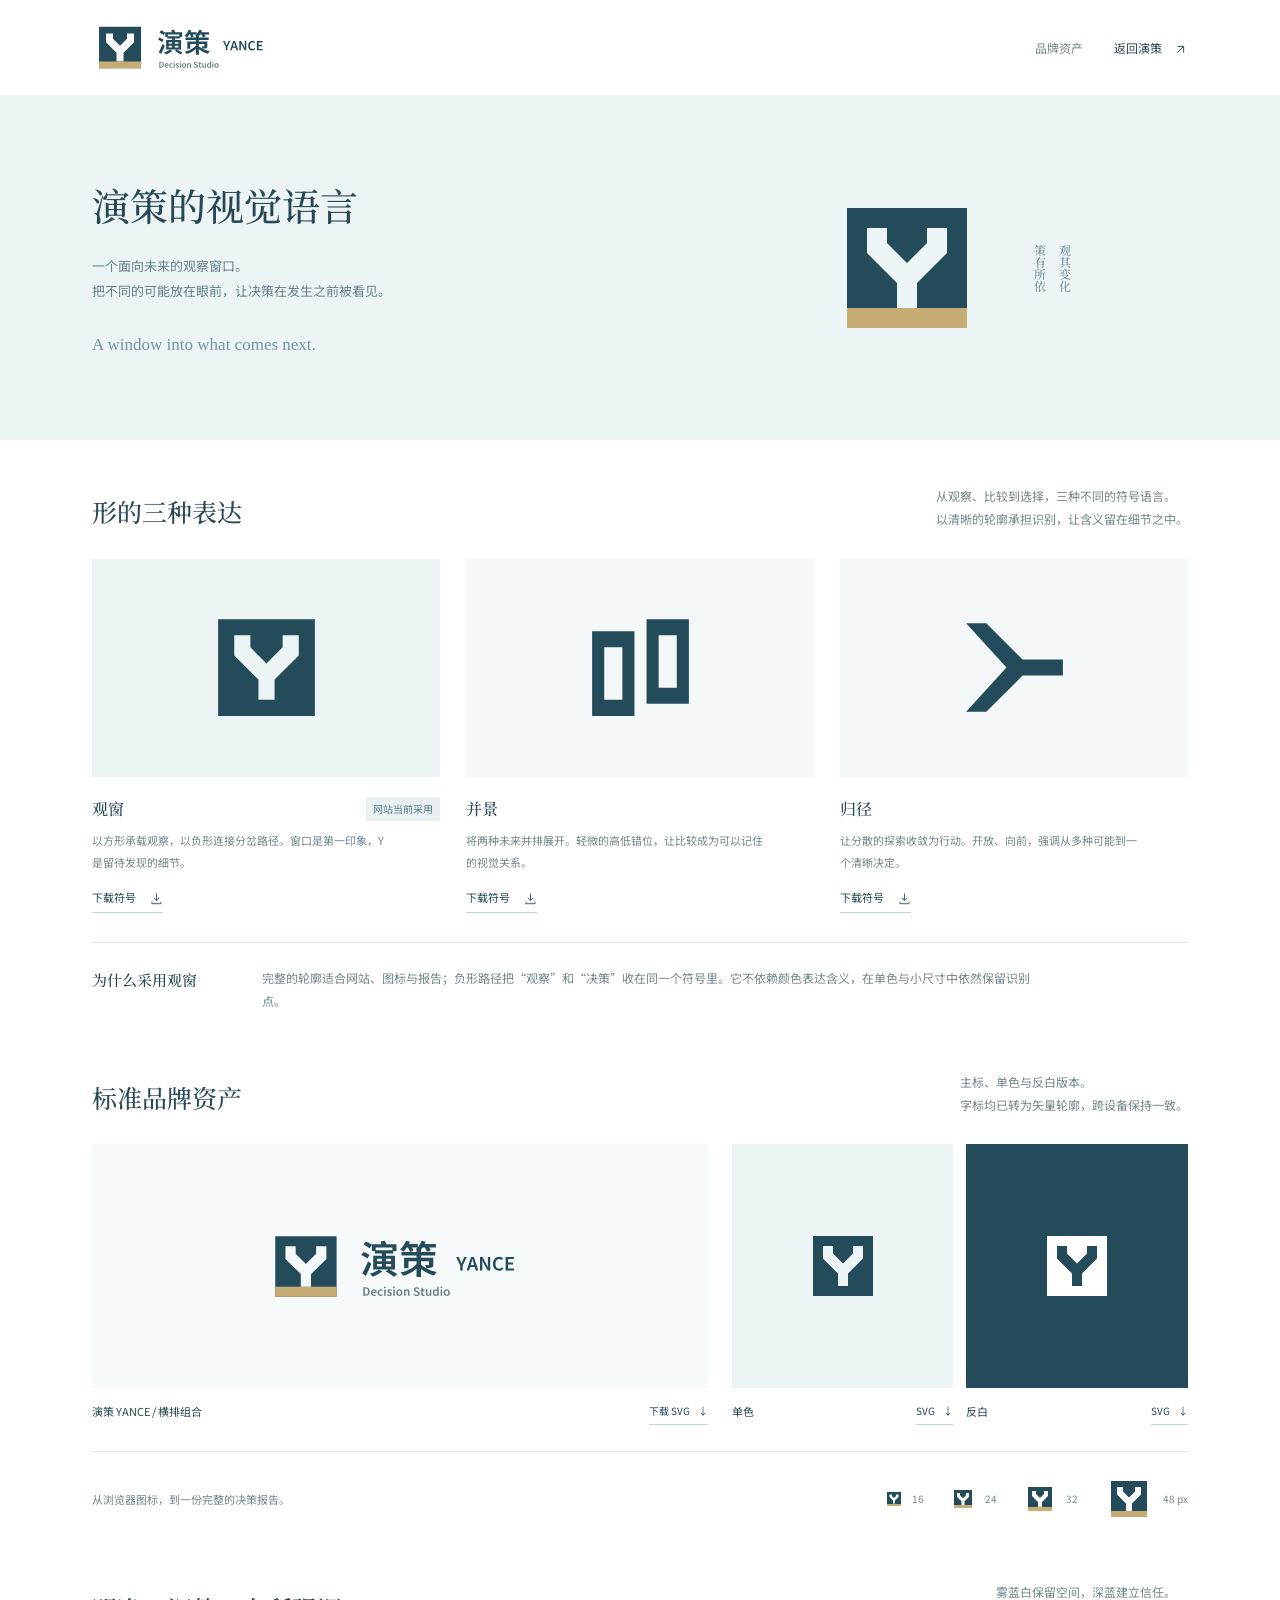
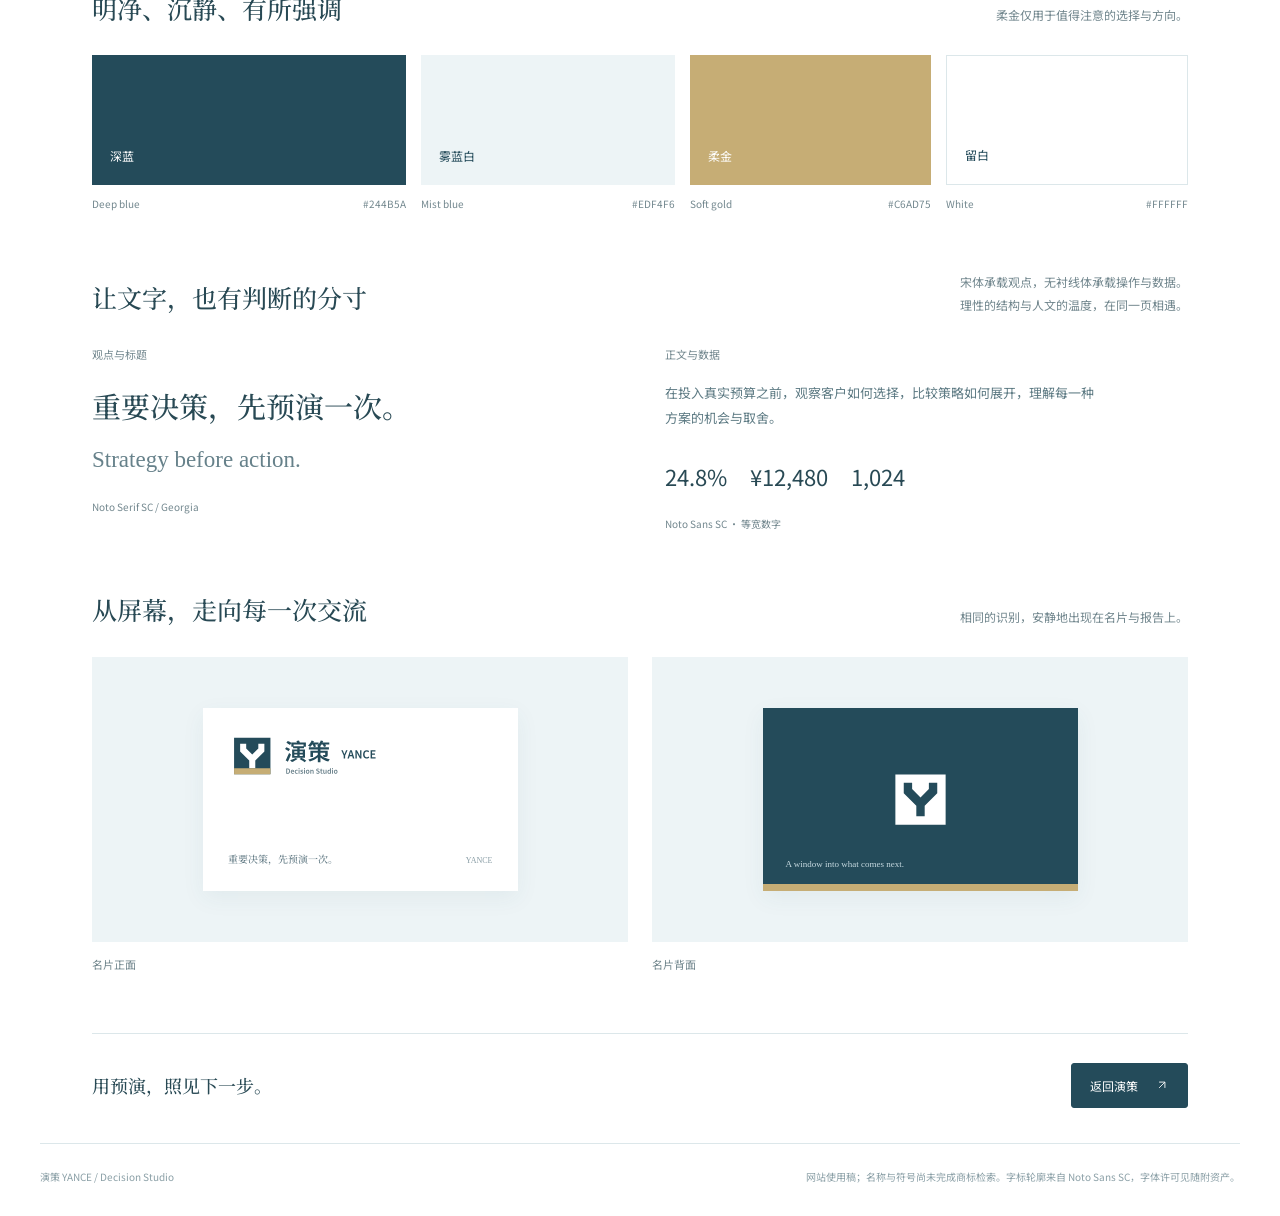
==== docs/brand.html @ 154eb12d "Launch YANCE decision workspace with three scenarios and pixel town" ====
<!doctype html>
<html lang="zh-CN">
<head>
<meta charset="utf-8">
<meta name="viewport" content="width=device-width, initial-scale=1">
<meta name="theme-color" content="#edf4f6">
<meta name="description" content="演策 YANCE 的品牌符号、视觉语言与可下载资产。">
<title>品牌资产 · 演策 YANCE</title>
<link rel="icon" type="image/svg+xml" href="assets/favicon.svg">
<link rel="stylesheet" href="assets/fonts.css">
<style>
:root{--sky:#edf4f6;--navy:#244b5a;--gold:#c6ad75;--lake:#6c9eae;--ink:#284954;--muted:#72878e;--line:#dce7ea;--sans:"Noto Sans SC","Segoe UI","Microsoft YaHei",sans-serif;--serif:"Noto Serif SC","Songti SC",SimSun,Georgia,serif}
*{box-sizing:border-box}html{scroll-behavior:smooth}body{margin:0;background:#fff;color:var(--ink);font:14px/1.8 var(--sans);-webkit-font-smoothing:antialiased}a{color:inherit;text-decoration:none}button{font:inherit;cursor:pointer}a:focus-visible,button:focus-visible{outline:2px solid var(--navy);outline-offset:5px}::selection{background:#d7e8ed}.wrap{max-width:1200px;margin:auto;padding:0 52px}.masthead{height:95px;display:flex;align-items:center;justify-content:space-between;gap:24px}.wordmark{width:185px;height:auto;display:block}.nav{display:flex;align-items:center;gap:31px;font-size:12px}.nav .current{color:var(--muted)}.nav a:hover{color:#528897}.nav svg{width:15px;height:15px;vertical-align:middle;margin-left:11px}.intro-band{background:var(--sky)}.intro{min-height:345px;display:grid;grid-template-columns:1.2fr 1fr;align-items:center;gap:60px;padding-top:55px;padding-bottom:54px}.intro h1{font-family:var(--serif);font-size:38px;line-height:1.6;font-weight:500;margin:0 0 17px}.intro p{font-size:13px;line-height:1.95;color:#66818a;max-width:445px;margin:0}.intro .brand-line{font-family:Georgia,serif;font-size:17px;color:#7794a0;margin-top:24px}.hero-symbol{display:flex;align-items:center;justify-content:center;gap:40px}.hero-symbol img{width:160px;height:160px}.hero-symbol .caption{writing-mode:vertical-rl;color:#76909a;font-family:var(--serif);font-size:12px;line-height:2.1}.content{padding-top:45px}.section{margin-bottom:58px}.section-heading{display:flex;justify-content:space-between;align-items:flex-end;gap:32px;margin-bottom:28px}.section-heading h2{font-size:25px;font-family:var(--serif);line-height:1.5;font-weight:500;margin:0}.section-heading p{margin:0;font-size:12px;color:var(--muted);max-width:420px;line-height:1.9}.concepts{display:grid;grid-template-columns:repeat(3,1fr);gap:26px}.concept{min-width:0}.symbol-stage{height:218px;display:grid;place-items:center;background:#f5f8f9}.symbol-stage img{width:129px;height:129px}.concept.recommended .symbol-stage{background:#edf4f6}.concept-heading{display:flex;align-items:center;justify-content:space-between;gap:12px;margin:18px 0 7px}.concept-heading h3{font-size:16px;font-family:var(--serif);font-weight:500;margin:0}.status{font-size:10px;color:#597e89;background:#e8f0f2;padding:3px 7px}.concept p{font-size:11px;color:var(--muted);margin:0;line-height:1.95;max-width:300px}.concept .download{margin-top:15px}.download{display:inline-flex;align-items:center;gap:14px;font-size:11px;color:var(--navy);padding:0 0 4px;border-bottom:1px solid #bed2da}.download:hover{border-color:var(--navy)}.download svg{width:13px;height:13px}.recommendation{display:grid;grid-template-columns:145px 1fr;gap:25px;border-top:1px solid var(--line);margin-top:29px;padding-top:23px}.recommendation strong{font-family:var(--serif);font-size:15px;font-weight:500}.recommendation p{font-size:12px;color:var(--muted);line-height:1.95;margin:0;max-width:780px}.assets-grid{display:grid;grid-template-columns:1.35fr 1fr;gap:24px}.signature-stage{height:244px;background:#f7fafb;display:flex;align-items:center;justify-content:center}.signature-stage img{width:270px;max-width:80%}.small-variants{display:grid;grid-template-columns:1fr 1fr;gap:13px}.variant-stage{height:244px;display:grid;place-items:center;background:#edf4f6}.variant-stage.dark{background:var(--navy)}.variant-stage img{width:80px;height:80px}.asset-meta{display:flex;justify-content:space-between;gap:15px;margin-top:14px;align-items:flex-start}.asset-meta strong{font-size:11px;font-weight:400}.asset-meta .download{font-size:10px;gap:8px}.size-row{display:flex;justify-content:space-between;align-items:center;gap:25px;padding-top:23px;margin-top:26px;border-top:1px solid var(--line)}.size-row p{font-size:11px;color:var(--muted);margin:0}.size-ladder{display:flex;align-items:center;gap:27px}.size-sample{display:flex;align-items:center;gap:10px;font-size:10px;color:var(--muted)}.size-sample img{display:block}.palette{display:grid;grid-template-columns:1.3fr 1.05fr 1fr 1fr;gap:15px}.swatch{height:130px;display:flex;align-items:flex-end;padding:18px;color:white;font-size:12px}.swatch.navy{background:#244b5a}.swatch.sky{background:#edf4f6;color:var(--navy)}.swatch.gold{background:#c6ad75;color:#fff}.swatch.white{background:#fff;border:1px solid var(--line);color:var(--navy)}.color-meta{display:flex;align-items:center;justify-content:space-between;gap:10px;font-size:10px;color:var(--muted);margin-top:10px}.color-meta span:last-child{font-variant-numeric:tabular-nums}.type-area{display:grid;grid-template-columns:1fr 1fr;gap:50px;align-items:start}.type-kind{font-size:11px;color:var(--muted);margin:0 0 17px}.type-serif{font-family:var(--serif);font-size:29px;font-weight:500;line-height:1.75;margin:0 0 9px}.type-latin{font-family:Georgia,serif;font-size:23px;line-height:1.65;margin:0;color:#66818a}.type-body{font-size:13px;line-height:1.9;margin:0 0 26px;max-width:430px;color:#5e7b84}.type-number{font-size:22px;font-variant-numeric:tabular-nums;display:flex;gap:23px;margin:0 0 15px}.type-note{font-size:10px;line-height:1.8;color:var(--muted);margin:19px 0 0}.applications{display:grid;grid-template-columns:1fr 1fr;gap:24px}.stationery{height:285px;background:#edf4f6;display:grid;place-items:center;padding:28px}.business-card{width:315px;max-width:100%;aspect-ratio:1.72;background:#fff;box-shadow:0 7px 22px #365c6910;padding:23px 25px;display:flex;flex-direction:column;justify-content:space-between}.business-card .card-logo{width:160px;display:block}.card-foot{display:flex;justify-content:space-between;align-items:end;gap:12px}.card-foot p{font-family:var(--serif);font-size:10px;color:#647c86;margin:0}.card-foot span{font-family:Georgia,serif;font-size:8px;color:#8a9ea6}.card-back{background:var(--navy);align-items:center;justify-content:center;position:relative}.card-back img{width:67px;height:67px}.card-back .back-footer{position:absolute;left:23px;bottom:19px;font-family:Georgia,serif;font-size:9px;color:#c6d9e0}.card-back .gold-rule{position:absolute;bottom:0;left:0;height:7px;width:100%;background:var(--gold)}.application-label{font-size:11px;color:var(--muted);margin:13px 0 0}.closing{display:flex;align-items:center;justify-content:space-between;gap:35px;margin:0 0 35px;padding-top:29px;border-top:1px solid var(--line)}.closing p{font-size:18px;line-height:1.6;font-family:var(--serif);margin:0}.button{display:inline-flex;gap:17px;align-items:center;justify-content:center;background:var(--navy);color:#fff;padding:11px 18px;border:1px solid var(--navy);border-radius:3px;font-size:12px}.button:hover{background:#315f70}.button svg{width:14px;height:14px}.footer{font-size:10px;color:#8a9fa6;line-height:1.9;display:flex;justify-content:space-between;gap:35px;border-top:1px solid var(--line);padding:23px 0 30px}.footer p{margin:0}.footer p:last-child{max-width:620px;text-align:right}
@media(max-width:1050px){.wrap{padding-left:30px;padding-right:30px}.intro{gap:25px;min-height:318px}.intro h1{font-size:33px}.hero-symbol{gap:20px}.hero-symbol img{width:140px;height:140px}.concepts{gap:19px}.symbol-stage{height:195px}.assets-grid{gap:18px;grid-template-columns:1.15fr 1fr}.signature-stage,.variant-stage{height:213px}.type-area{gap:35px}.type-serif{font-size:25px}.type-latin{font-size:21px}.stationery{padding:22px;height:268px}.business-card{padding:20px}.business-card .card-logo{width:149px}.palette{gap:12px}.size-ladder{gap:19px}}
@media(max-width:720px){.wrap{padding-left:21px;padding-right:21px}.masthead{height:79px}.wordmark{width:154px}.nav{font-size:11px;gap:15px}.nav .current{display:none}.nav svg{margin-left:6px}.intro{grid-template-columns:1fr;gap:29px;padding-top:36px;padding-bottom:37px}.intro h1{font-size:31px;margin-bottom:14px}.intro p{font-size:12px;max-width:410px}.intro .brand-line{font-size:15px;margin-top:17px}.hero-symbol{justify-content:flex-start;gap:27px}.hero-symbol img{width:103px;height:103px}.hero-symbol .caption{writing-mode:horizontal-tb;font-size:12px}.content{padding-top:31px}.section{margin-bottom:40px}.section-heading{display:block;margin-bottom:21px}.section-heading h2{font-size:24px}.section-heading p{font-size:11px;margin-top:11px;max-width:none}.concepts{grid-template-columns:1fr;gap:27px}.symbol-stage{height:200px}.symbol-stage img{width:122px;height:122px}.concept-heading{margin-top:13px}.concept p{max-width:none}.concept .download{margin-top:11px}.recommendation{grid-template-columns:1fr;gap:8px;margin-top:25px;padding-top:20px}.recommendation strong{font-size:16px}.recommendation p{font-size:11px}.assets-grid{grid-template-columns:1fr;gap:23px}.signature-stage{height:205px}.signature-stage img{width:267px}.variant-stage{height:176px}.variant-stage img{width:75px;height:75px}.size-row{flex-direction:column;align-items:flex-start;gap:19px;padding-top:20px;margin-top:23px}.size-ladder{gap:20px}.size-sample{gap:7px}.palette{grid-template-columns:1fr 1fr;gap:25px 12px}.swatch{height:118px;padding:16px}.color-meta{gap:8px}.type-area{grid-template-columns:1fr;gap:26px}.type-kind{margin-bottom:13px}.type-serif{font-size:26px}.type-latin{font-size:21px}.type-body{font-size:12px;margin-bottom:19px;max-width:none}.type-note{margin-top:15px}.type-number{font-size:20px;gap:23px}.applications{grid-template-columns:1fr;gap:23px}.stationery{height:273px;padding:22px}.business-card{padding:23px}.business-card .card-logo{width:158px}.closing{flex-direction:column;align-items:flex-start;gap:18px;margin-bottom:25px;padding-top:24px}.closing p{font-size:19px}.button{font-size:11px}.footer{flex-direction:column;gap:8px;padding:19px 0 24px}.footer p:last-child{text-align:left}}
@media(prefers-reduced-motion:reduce){html{scroll-behavior:auto}}
@media print{.nav,.closing,.download{display:none}.section{break-inside:avoid}.intro-band,.symbol-stage,.signature-stage,.variant-stage,.swatch,.business-card{print-color-adjust:exact;-webkit-print-color-adjust:exact}.wrap{padding:0 20px}.footer{font-size:9px}}
.applications>div{min-width:0}
</style>
</head>
<body>
<header class="masthead wrap"><a href="index.html" aria-label="演策 YANCE"><img class="wordmark" src="assets/logo-horizontal.svg" alt="演策 YANCE Decision Studio"></a><nav class="nav" aria-label="品牌页面导航"><span class="current">品牌资产</span><a href="index.html">返回演策<svg viewBox="0 0 24 24" fill="none" stroke="currentColor" stroke-width="1.5" aria-hidden="true"><path d="M7 17 17 7M7 7h10v10"/></svg></a></nav></header>
<div class="intro-band"><section class="intro wrap" aria-labelledby="page-title"><div><h1 id="page-title">演策的视觉语言</h1><p>一个面向未来的观察窗口。<br>把不同的可能放在眼前，让决策在发生之前被看见。</p><p class="brand-line">A window into what comes next.</p></div><div class="hero-symbol"><img src="assets/mark.svg" alt="演策观窗品牌符号"><div class="caption">观其变化<br>策有所依</div></div></section></div>
<main class="wrap content">
<section class="section" aria-labelledby="shapes-title"><div class="section-heading"><h2 id="shapes-title">形的三种表达</h2><p>从观察、比较到选择，三种不同的符号语言。<br>以清晰的轮廓承担识别，让含义留在细节之中。</p></div>
<div class="concepts">
<article class="concept recommended"><div class="symbol-stage"><img src="assets/mark-mono.svg" alt="观窗：完整方形边界中的 Y 形负形路径"></div><div class="concept-heading"><h3>观窗</h3><span class="status">网站当前采用</span></div><p>以方形承载观察，以负形连接分岔路径。窗口是第一印象，Y 是留待发现的细节。</p><a class="download" href="assets/mark.svg" download="yance-window.svg">下载符号<svg viewBox="0 0 20 20" fill="none" stroke="currentColor" stroke-width="1.3" aria-hidden="true"><path d="M10 2v11m-4-4 4 4 4-4M3 15v3h14v-3"/></svg></a></article>
<article class="concept"><div class="symbol-stage"><img src="assets/mark-parallel.svg" alt="并景：两个错位排列的观察窗口"></div><div class="concept-heading"><h3>并景</h3></div><p>将两种未来并排展开。轻微的高低错位，让比较成为可以记住的视觉关系。</p><a class="download" href="assets/mark-parallel.svg" download="yance-parallel.svg">下载符号<svg viewBox="0 0 20 20" fill="none" stroke="currentColor" stroke-width="1.3" aria-hidden="true"><path d="M10 2v11m-4-4 4 4 4-4M3 15v3h14v-3"/></svg></a></article>
<article class="concept"><div class="symbol-stage"><img src="assets/mark-converge.svg" alt="归径：两条路径收敛为同一行动方向"></div><div class="concept-heading"><h3>归径</h3></div><p>让分散的探索收敛为行动。开放、向前，强调从多种可能到一个清晰决定。</p><a class="download" href="assets/mark-converge.svg" download="yance-converge.svg">下载符号<svg viewBox="0 0 20 20" fill="none" stroke="currentColor" stroke-width="1.3" aria-hidden="true"><path d="M10 2v11m-4-4 4 4 4-4M3 15v3h14v-3"/></svg></a></article>
</div><div class="recommendation"><strong>为什么采用观窗</strong><p>完整的轮廓适合网站、图标与报告；负形路径把“观察”和“决策”收在同一个符号里。它不依赖颜色表达含义，在单色与小尺寸中依然保留识别点。</p></div></section>
<section class="section" aria-labelledby="assets-title"><div class="section-heading"><h2 id="assets-title">标准品牌资产</h2><p>主标、单色与反白版本。<br>字标均已转为矢量轮廓，跨设备保持一致。</p></div><div class="assets-grid"><div><div class="signature-stage"><img src="assets/logo-horizontal.svg" alt="演策 YANCE 横排品牌组合"></div><div class="asset-meta"><strong>演策 YANCE / 横排组合</strong><a class="download" href="assets/logo-horizontal.svg" download="yance-signature.svg">下载 SVG <span aria-hidden="true">↓</span></a></div></div><div class="small-variants"><div><div class="variant-stage"><img src="assets/mark-mono.svg" alt="演策单色品牌符号"></div><div class="asset-meta"><strong>单色</strong><a class="download" href="assets/mark-mono.svg" download="yance-mono.svg" aria-label="下载单色 SVG">SVG <span aria-hidden="true">↓</span></a></div></div><div><div class="variant-stage dark"><img src="assets/mark-reverse.svg" alt="演策反白品牌符号"></div><div class="asset-meta"><strong>反白</strong><a class="download" href="assets/mark-reverse.svg" download="yance-reverse.svg" aria-label="下载反白 SVG">SVG <span aria-hidden="true">↓</span></a></div></div></div></div><div class="size-row"><p>从浏览器图标，到一份完整的决策报告。</p><div class="size-ladder"><div class="size-sample"><img src="assets/favicon.svg" alt="16 像素符号" width="16" height="16"><span>16</span></div><div class="size-sample"><img src="assets/mark.svg" alt="24 像素符号" width="24" height="24"><span>24</span></div><div class="size-sample"><img src="assets/mark.svg" alt="32 像素符号" width="32" height="32"><span>32</span></div><div class="size-sample"><img src="assets/mark.svg" alt="48 像素符号" width="48" height="48"><span>48 px</span></div></div></div></section>
<section class="section" aria-labelledby="palette-title"><div class="section-heading"><h2 id="palette-title">明净、沉静、有所强调</h2><p>雾蓝白保留空间，深蓝建立信任。<br>柔金仅用于值得注意的选择与方向。</p></div><div class="palette"><div><div class="swatch navy">深蓝</div><div class="color-meta"><span>Deep blue</span><span>#244B5A</span></div></div><div><div class="swatch sky">雾蓝白</div><div class="color-meta"><span>Mist blue</span><span>#EDF4F6</span></div></div><div><div class="swatch gold">柔金</div><div class="color-meta"><span>Soft gold</span><span>#C6AD75</span></div></div><div><div class="swatch white">留白</div><div class="color-meta"><span>White</span><span>#FFFFFF</span></div></div></div></section>
<section class="section" aria-labelledby="type-title"><div class="section-heading"><h2 id="type-title">让文字，也有判断的分寸</h2><p>宋体承载观点，无衬线体承载操作与数据。<br>理性的结构与人文的温度，在同一页相遇。</p></div><div class="type-area"><div><p class="type-kind">观点与标题</p><p class="type-serif">重要决策，先预演一次。</p><p class="type-latin">Strategy before action.</p><p class="type-note">Noto Serif SC / Georgia</p></div><div><p class="type-kind">正文与数据</p><p class="type-body">在投入真实预算之前，观察客户如何选择，比较策略如何展开，理解每一种方案的机会与取舍。</p><p class="type-number"><span>24.8%</span><span>¥12,480</span><span>1,024</span></p><p class="type-note">Noto Sans SC · 等宽数字</p></div></div></section>
<section class="section" aria-labelledby="application-title"><div class="section-heading"><h2 id="application-title">从屏幕，走向每一次交流</h2><p>相同的识别，安静地出现在名片与报告上。</p></div><div class="applications"><div><div class="stationery"><div class="business-card"><img class="card-logo" src="assets/logo-horizontal.svg" alt="演策横排标志名片"><div class="card-foot"><p>重要决策，先预演一次。</p><span>YANCE</span></div></div></div><p class="application-label">名片正面</p></div><div><div class="stationery"><div class="business-card card-back"><img src="assets/mark-reverse.svg" alt="演策反白符号名片"><span class="back-footer">A window into what comes next.</span><span class="gold-rule" aria-hidden="true"></span></div></div><p class="application-label">名片背面</p></div></div></section>
<div class="closing"><p>用预演，照见下一步。</p><a class="button" href="index.html">返回演策<svg viewBox="0 0 24 24" fill="none" stroke="currentColor" stroke-width="1.5" aria-hidden="true"><path d="M7 17 17 7M7 7h10v10"/></svg></a></div>
</main><footer class="footer wrap"><p>演策 YANCE / Decision Studio</p><p>网站使用稿；名称与符号尚未完成商标检索。字标轮廓来自 Noto Sans SC，字体许可见随附资产。</p></footer>
</body>
</html>
---- docs/assets/fonts.css ----
@font-face {
  font-family: 'Noto Sans SC';
  font-style: normal;
  font-weight: 400;
  font-display: swap;
  src: url(yance-text-0.woff2) format('woff2');
}
@font-face {
  font-family: 'Noto Sans SC';
  font-style: normal;
  font-weight: 500;
  font-display: swap;
  src: url(yance-text-1.woff2) format('woff2');
}
@font-face {
  font-family: 'Noto Sans SC';
  font-style: normal;
  font-weight: 600;
  font-display: swap;
  src: url(yance-text-2.woff2) format('woff2');
}

@font-face {
  font-family: 'Noto Serif SC';
  font-style: normal;
  font-weight: 500;
  font-display: swap;
  src: url(yance-title-0.woff2) format('woff2');
}
@font-face {
  font-family: 'Noto Serif SC';
  font-style: normal;
  font-weight: 600;
  font-display: swap;
  src: url(yance-title-1.woff2) format('woff2');
}
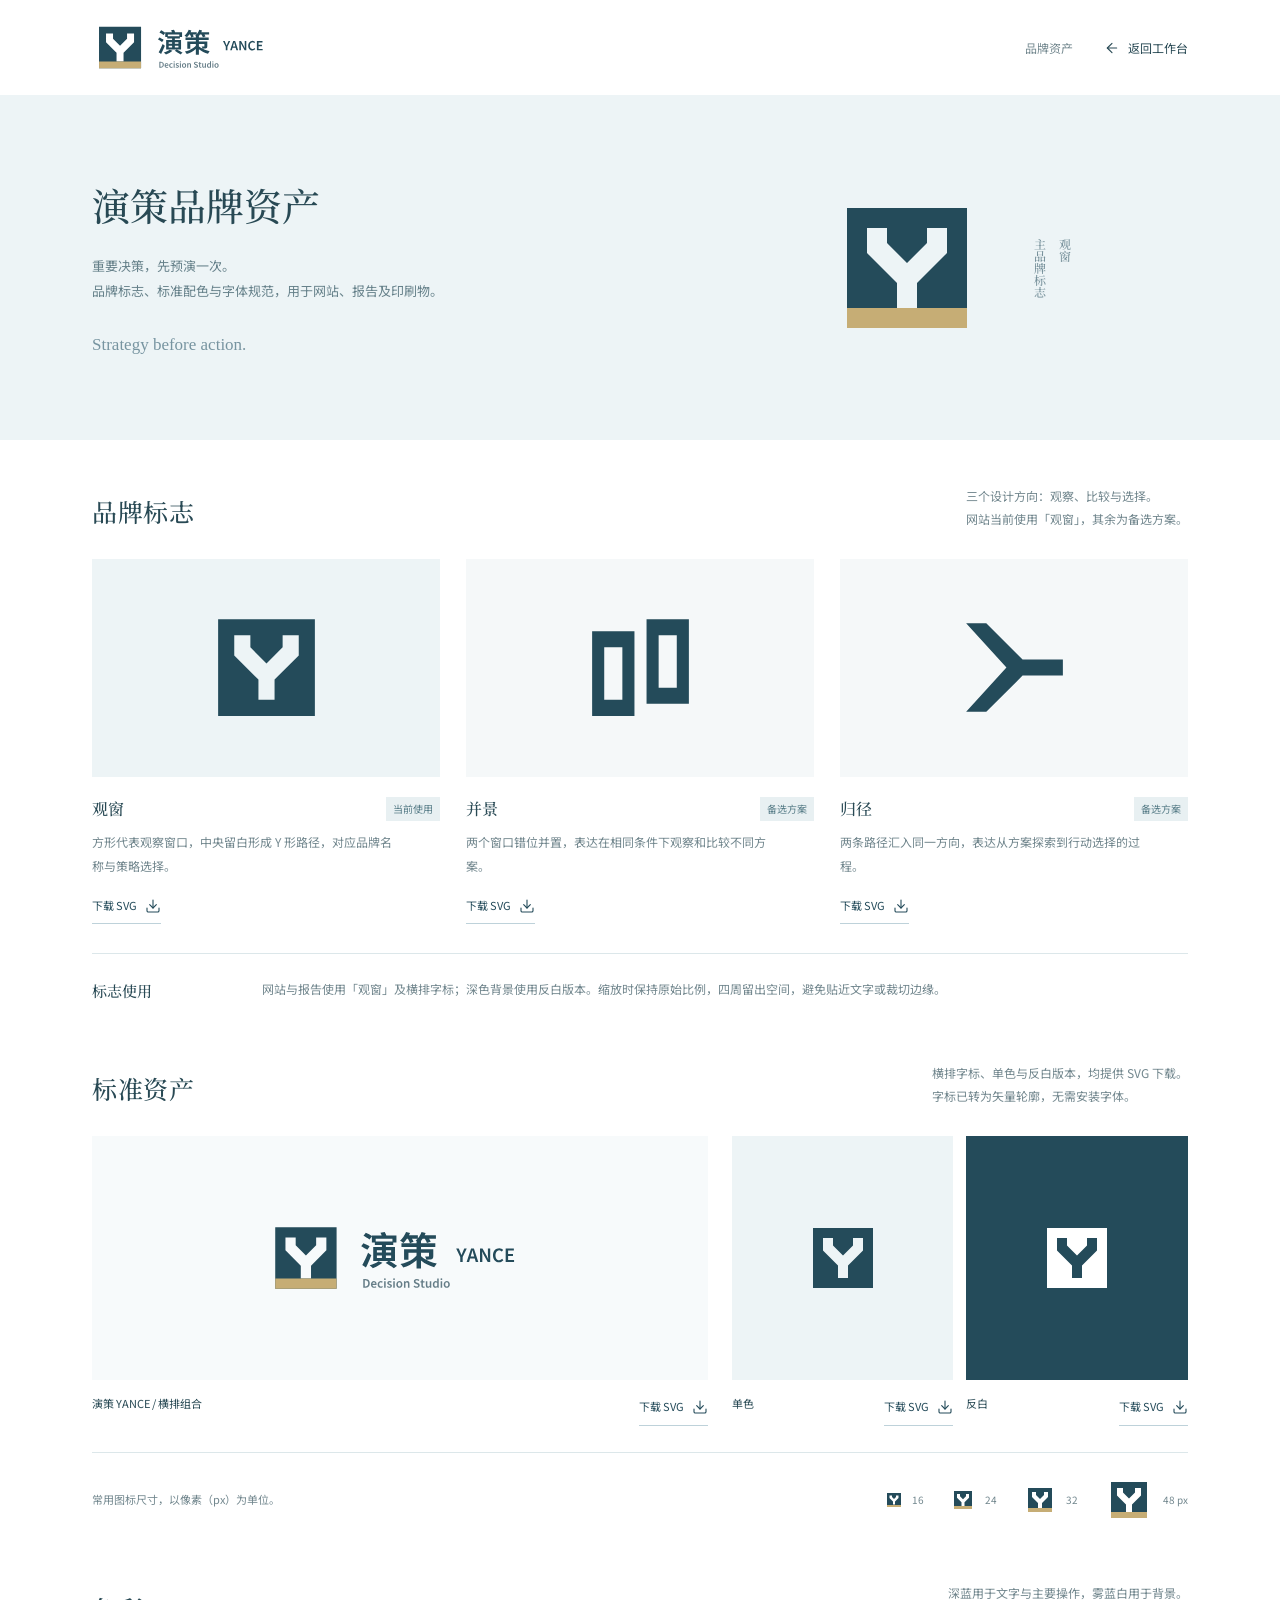
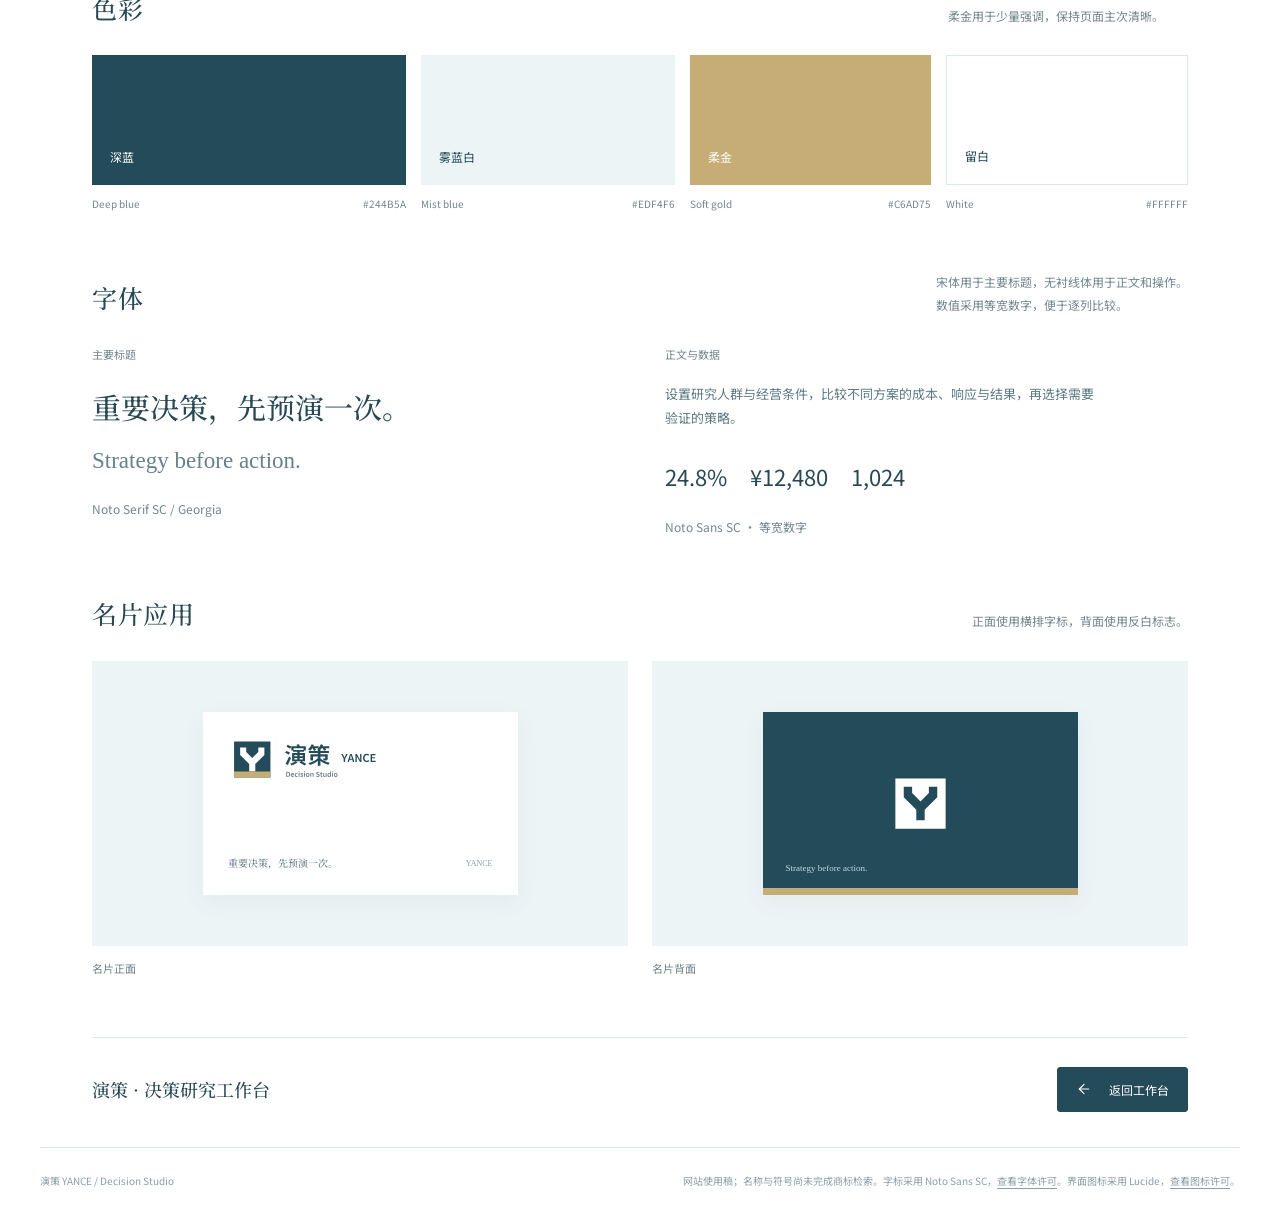
==== commit df4a9fca: "Refine interface copy, icon hierarchy and research controls" ====
--- a/docs/brand.html
+++ b/docs/brand.html
@@ -8,6 +8,7 @@
 <title>品牌资产 · 演策 YANCE</title>
 <link rel="icon" type="image/svg+xml" href="assets/favicon.svg">
 <link rel="stylesheet" href="assets/fonts.css">
+<script defer src="assets/lucide.min.js"></script>
 <style>
 :root{--sky:#edf4f6;--navy:#244b5a;--gold:#c6ad75;--lake:#6c9eae;--ink:#284954;--muted:#72878e;--line:#dce7ea;--sans:"Noto Sans SC","Segoe UI","Microsoft YaHei",sans-serif;--serif:"Noto Serif SC","Songti SC",SimSun,Georgia,serif}
 *{box-sizing:border-box}html{scroll-behavior:smooth}body{margin:0;background:#fff;color:var(--ink);font:14px/1.8 var(--sans);-webkit-font-smoothing:antialiased}a{color:inherit;text-decoration:none}button{font:inherit;cursor:pointer}a:focus-visible,button:focus-visible{outline:2px solid var(--navy);outline-offset:5px}::selection{background:#d7e8ed}.wrap{max-width:1200px;margin:auto;padding:0 52px}.masthead{height:95px;display:flex;align-items:center;justify-content:space-between;gap:24px}.wordmark{width:185px;height:auto;display:block}.nav{display:flex;align-items:center;gap:31px;font-size:12px}.nav .current{color:var(--muted)}.nav a:hover{color:#528897}.nav svg{width:15px;height:15px;vertical-align:middle;margin-left:11px}.intro-band{background:var(--sky)}.intro{min-height:345px;display:grid;grid-template-columns:1.2fr 1fr;align-items:center;gap:60px;padding-top:55px;padding-bottom:54px}.intro h1{font-family:var(--serif);font-size:38px;line-height:1.6;font-weight:500;margin:0 0 17px}.intro p{font-size:13px;line-height:1.95;color:#66818a;max-width:445px;margin:0}.intro .brand-line{font-family:Georgia,serif;font-size:17px;color:#7794a0;margin-top:24px}.hero-symbol{display:flex;align-items:center;justify-content:center;gap:40px}.hero-symbol img{width:160px;height:160px}.hero-symbol .caption{writing-mode:vertical-rl;color:#76909a;font-family:var(--serif);font-size:12px;line-height:2.1}.content{padding-top:45px}.section{margin-bottom:58px}.section-heading{display:flex;justify-content:space-between;align-items:flex-end;gap:32px;margin-bottom:28px}.section-heading h2{font-size:25px;font-family:var(--serif);line-height:1.5;font-weight:500;margin:0}.section-heading p{margin:0;font-size:12px;color:var(--muted);max-width:420px;line-height:1.9}.concepts{display:grid;grid-template-columns:repeat(3,1fr);gap:26px}.concept{min-width:0}.symbol-stage{height:218px;display:grid;place-items:center;background:#f5f8f9}.symbol-stage img{width:129px;height:129px}.concept.recommended .symbol-stage{background:#edf4f6}.concept-heading{display:flex;align-items:center;justify-content:space-between;gap:12px;margin:18px 0 7px}.concept-heading h3{font-size:16px;font-family:var(--serif);font-weight:500;margin:0}.status{font-size:10px;color:#597e89;background:#e8f0f2;padding:3px 7px}.concept p{font-size:11px;color:var(--muted);margin:0;line-height:1.95;max-width:300px}.concept .download{margin-top:15px}.download{display:inline-flex;align-items:center;gap:14px;font-size:11px;color:var(--navy);padding:0 0 4px;border-bottom:1px solid #bed2da}.download:hover{border-color:var(--navy)}.download svg{width:13px;height:13px}.recommendation{display:grid;grid-template-columns:145px 1fr;gap:25px;border-top:1px solid var(--line);margin-top:29px;padding-top:23px}.recommendation strong{font-family:var(--serif);font-size:15px;font-weight:500}.recommendation p{font-size:12px;color:var(--muted);line-height:1.95;margin:0;max-width:780px}.assets-grid{display:grid;grid-template-columns:1.35fr 1fr;gap:24px}.signature-stage{height:244px;background:#f7fafb;display:flex;align-items:center;justify-content:center}.signature-stage img{width:270px;max-width:80%}.small-variants{display:grid;grid-template-columns:1fr 1fr;gap:13px}.variant-stage{height:244px;display:grid;place-items:center;background:#edf4f6}.variant-stage.dark{background:var(--navy)}.variant-stage img{width:80px;height:80px}.asset-meta{display:flex;justify-content:space-between;gap:15px;margin-top:14px;align-items:flex-start}.asset-meta strong{font-size:11px;font-weight:400}.asset-meta .download{font-size:10px;gap:8px}.size-row{display:flex;justify-content:space-between;align-items:center;gap:25px;padding-top:23px;margin-top:26px;border-top:1px solid var(--line)}.size-row p{font-size:11px;color:var(--muted);margin:0}.size-ladder{display:flex;align-items:center;gap:27px}.size-sample{display:flex;align-items:center;gap:10px;font-size:10px;color:var(--muted)}.size-sample img{display:block}.palette{display:grid;grid-template-columns:1.3fr 1.05fr 1fr 1fr;gap:15px}.swatch{height:130px;display:flex;align-items:flex-end;padding:18px;color:white;font-size:12px}.swatch.navy{background:#244b5a}.swatch.sky{background:#edf4f6;color:var(--navy)}.swatch.gold{background:#c6ad75;color:#fff}.swatch.white{background:#fff;border:1px solid var(--line);color:var(--navy)}.color-meta{display:flex;align-items:center;justify-content:space-between;gap:10px;font-size:10px;color:var(--muted);margin-top:10px}.color-meta span:last-child{font-variant-numeric:tabular-nums}.type-area{display:grid;grid-template-columns:1fr 1fr;gap:50px;align-items:start}.type-kind{font-size:11px;color:var(--muted);margin:0 0 17px}.type-serif{font-family:var(--serif);font-size:29px;font-weight:500;line-height:1.75;margin:0 0 9px}.type-latin{font-family:Georgia,serif;font-size:23px;line-height:1.65;margin:0;color:#66818a}.type-body{font-size:13px;line-height:1.9;margin:0 0 26px;max-width:430px;color:#5e7b84}.type-number{font-size:22px;font-variant-numeric:tabular-nums;display:flex;gap:23px;margin:0 0 15px}.type-note{font-size:10px;line-height:1.8;color:var(--muted);margin:19px 0 0}.applications{display:grid;grid-template-columns:1fr 1fr;gap:24px}.stationery{height:285px;background:#edf4f6;display:grid;place-items:center;padding:28px}.business-card{width:315px;max-width:100%;aspect-ratio:1.72;background:#fff;box-shadow:0 7px 22px #365c6910;padding:23px 25px;display:flex;flex-direction:column;justify-content:space-between}.business-card .card-logo{width:160px;display:block}.card-foot{display:flex;justify-content:space-between;align-items:end;gap:12px}.card-foot p{font-family:var(--serif);font-size:10px;color:#647c86;margin:0}.card-foot span{font-family:Georgia,serif;font-size:8px;color:#8a9ea6}.card-back{background:var(--navy);align-items:center;justify-content:center;position:relative}.card-back img{width:67px;height:67px}.card-back .back-footer{position:absolute;left:23px;bottom:19px;font-family:Georgia,serif;font-size:9px;color:#c6d9e0}.card-back .gold-rule{position:absolute;bottom:0;left:0;height:7px;width:100%;background:var(--gold)}.application-label{font-size:11px;color:var(--muted);margin:13px 0 0}.closing{display:flex;align-items:center;justify-content:space-between;gap:35px;margin:0 0 35px;padding-top:29px;border-top:1px solid var(--line)}.closing p{font-size:18px;line-height:1.6;font-family:var(--serif);margin:0}.button{display:inline-flex;gap:17px;align-items:center;justify-content:center;background:var(--navy);color:#fff;padding:11px 18px;border:1px solid var(--navy);border-radius:3px;font-size:12px}.button:hover{background:#315f70}.button svg{width:14px;height:14px}.footer{font-size:10px;color:#8a9fa6;line-height:1.9;display:flex;justify-content:space-between;gap:35px;border-top:1px solid var(--line);padding:23px 0 30px}.footer p{margin:0}.footer p:last-child{max-width:620px;text-align:right}
@@ -16,23 +17,24 @@
 @media(prefers-reduced-motion:reduce){html{scroll-behavior:auto}}
 @media print{.nav,.closing,.download{display:none}.section{break-inside:avoid}.intro-band,.symbol-stage,.signature-stage,.variant-stage,.swatch,.business-card{print-color-adjust:exact;-webkit-print-color-adjust:exact}.wrap{padding:0 20px}.footer{font-size:9px}}
 .applications>div{min-width:0}
+.nav a{display:inline-flex;align-items:center;gap:8px}.nav a .lucide,.download .lucide,.button .lucide{display:block;width:16px;height:16px;flex-shrink:0;margin:0;stroke-width:1.65}.download{gap:8px;min-height:32px;white-space:nowrap}.asset-meta .download{font-size:11px}.concept p,.type-note{font-size:12px}.section-heading h2{letter-spacing:.02em}.type-number{font-variant-numeric:lining-nums tabular-nums}.footer a{text-decoration:underline;text-underline-offset:3px}
 </style>
 </head>
 <body>
-<header class="masthead wrap"><a href="index.html" aria-label="演策 YANCE"><img class="wordmark" src="assets/logo-horizontal.svg" alt="演策 YANCE Decision Studio"></a><nav class="nav" aria-label="品牌页面导航"><span class="current">品牌资产</span><a href="index.html">返回演策<svg viewBox="0 0 24 24" fill="none" stroke="currentColor" stroke-width="1.5" aria-hidden="true"><path d="M7 17 17 7M7 7h10v10"/></svg></a></nav></header>
-<div class="intro-band"><section class="intro wrap" aria-labelledby="page-title"><div><h1 id="page-title">演策的视觉语言</h1><p>一个面向未来的观察窗口。<br>把不同的可能放在眼前，让决策在发生之前被看见。</p><p class="brand-line">A window into what comes next.</p></div><div class="hero-symbol"><img src="assets/mark.svg" alt="演策观窗品牌符号"><div class="caption">观其变化<br>策有所依</div></div></section></div>
+<header class="masthead wrap"><a href="index.html" aria-label="演策 YANCE，返回研究工作台"><img class="wordmark" src="assets/logo-horizontal.svg" alt="演策 YANCE Decision Studio"></a><nav class="nav" aria-label="品牌页面导航"><span class="current" aria-current="page">品牌资产</span><a href="index.html"><i data-lucide="arrow-left" aria-hidden="true"></i>返回工作台</a></nav></header>
+<div class="intro-band"><section class="intro wrap" aria-labelledby="page-title"><div><h1 id="page-title">演策品牌资产</h1><p>重要决策，先预演一次。<br>品牌标志、标准配色与字体规范，用于网站、报告及印刷物。</p><p class="brand-line" lang="en">Strategy before action.</p></div><div class="hero-symbol"><img src="assets/mark.svg" alt="演策观窗品牌标志"><div class="caption">观窗<br>主品牌标志</div></div></section></div>
 <main class="wrap content">
-<section class="section" aria-labelledby="shapes-title"><div class="section-heading"><h2 id="shapes-title">形的三种表达</h2><p>从观察、比较到选择，三种不同的符号语言。<br>以清晰的轮廓承担识别，让含义留在细节之中。</p></div>
+<section class="section" aria-labelledby="shapes-title"><div class="section-heading"><h2 id="shapes-title">品牌标志</h2><p>三个设计方向：观察、比较与选择。<br>网站当前使用「观窗」，其余为备选方案。</p></div>
 <div class="concepts">
-<article class="concept recommended"><div class="symbol-stage"><img src="assets/mark-mono.svg" alt="观窗：完整方形边界中的 Y 形负形路径"></div><div class="concept-heading"><h3>观窗</h3><span class="status">网站当前采用</span></div><p>以方形承载观察，以负形连接分岔路径。窗口是第一印象，Y 是留待发现的细节。</p><a class="download" href="assets/mark.svg" download="yance-window.svg">下载符号<svg viewBox="0 0 20 20" fill="none" stroke="currentColor" stroke-width="1.3" aria-hidden="true"><path d="M10 2v11m-4-4 4 4 4-4M3 15v3h14v-3"/></svg></a></article>
-<article class="concept"><div class="symbol-stage"><img src="assets/mark-parallel.svg" alt="并景：两个错位排列的观察窗口"></div><div class="concept-heading"><h3>并景</h3></div><p>将两种未来并排展开。轻微的高低错位，让比较成为可以记住的视觉关系。</p><a class="download" href="assets/mark-parallel.svg" download="yance-parallel.svg">下载符号<svg viewBox="0 0 20 20" fill="none" stroke="currentColor" stroke-width="1.3" aria-hidden="true"><path d="M10 2v11m-4-4 4 4 4-4M3 15v3h14v-3"/></svg></a></article>
-<article class="concept"><div class="symbol-stage"><img src="assets/mark-converge.svg" alt="归径：两条路径收敛为同一行动方向"></div><div class="concept-heading"><h3>归径</h3></div><p>让分散的探索收敛为行动。开放、向前，强调从多种可能到一个清晰决定。</p><a class="download" href="assets/mark-converge.svg" download="yance-converge.svg">下载符号<svg viewBox="0 0 20 20" fill="none" stroke="currentColor" stroke-width="1.3" aria-hidden="true"><path d="M10 2v11m-4-4 4 4 4-4M3 15v3h14v-3"/></svg></a></article>
-</div><div class="recommendation"><strong>为什么采用观窗</strong><p>完整的轮廓适合网站、图标与报告；负形路径把“观察”和“决策”收在同一个符号里。它不依赖颜色表达含义，在单色与小尺寸中依然保留识别点。</p></div></section>
-<section class="section" aria-labelledby="assets-title"><div class="section-heading"><h2 id="assets-title">标准品牌资产</h2><p>主标、单色与反白版本。<br>字标均已转为矢量轮廓，跨设备保持一致。</p></div><div class="assets-grid"><div><div class="signature-stage"><img src="assets/logo-horizontal.svg" alt="演策 YANCE 横排品牌组合"></div><div class="asset-meta"><strong>演策 YANCE / 横排组合</strong><a class="download" href="assets/logo-horizontal.svg" download="yance-signature.svg">下载 SVG <span aria-hidden="true">↓</span></a></div></div><div class="small-variants"><div><div class="variant-stage"><img src="assets/mark-mono.svg" alt="演策单色品牌符号"></div><div class="asset-meta"><strong>单色</strong><a class="download" href="assets/mark-mono.svg" download="yance-mono.svg" aria-label="下载单色 SVG">SVG <span aria-hidden="true">↓</span></a></div></div><div><div class="variant-stage dark"><img src="assets/mark-reverse.svg" alt="演策反白品牌符号"></div><div class="asset-meta"><strong>反白</strong><a class="download" href="assets/mark-reverse.svg" download="yance-reverse.svg" aria-label="下载反白 SVG">SVG <span aria-hidden="true">↓</span></a></div></div></div></div><div class="size-row"><p>从浏览器图标，到一份完整的决策报告。</p><div class="size-ladder"><div class="size-sample"><img src="assets/favicon.svg" alt="16 像素符号" width="16" height="16"><span>16</span></div><div class="size-sample"><img src="assets/mark.svg" alt="24 像素符号" width="24" height="24"><span>24</span></div><div class="size-sample"><img src="assets/mark.svg" alt="32 像素符号" width="32" height="32"><span>32</span></div><div class="size-sample"><img src="assets/mark.svg" alt="48 像素符号" width="48" height="48"><span>48 px</span></div></div></div></section>
-<section class="section" aria-labelledby="palette-title"><div class="section-heading"><h2 id="palette-title">明净、沉静、有所强调</h2><p>雾蓝白保留空间，深蓝建立信任。<br>柔金仅用于值得注意的选择与方向。</p></div><div class="palette"><div><div class="swatch navy">深蓝</div><div class="color-meta"><span>Deep blue</span><span>#244B5A</span></div></div><div><div class="swatch sky">雾蓝白</div><div class="color-meta"><span>Mist blue</span><span>#EDF4F6</span></div></div><div><div class="swatch gold">柔金</div><div class="color-meta"><span>Soft gold</span><span>#C6AD75</span></div></div><div><div class="swatch white">留白</div><div class="color-meta"><span>White</span><span>#FFFFFF</span></div></div></div></section>
-<section class="section" aria-labelledby="type-title"><div class="section-heading"><h2 id="type-title">让文字，也有判断的分寸</h2><p>宋体承载观点，无衬线体承载操作与数据。<br>理性的结构与人文的温度，在同一页相遇。</p></div><div class="type-area"><div><p class="type-kind">观点与标题</p><p class="type-serif">重要决策，先预演一次。</p><p class="type-latin">Strategy before action.</p><p class="type-note">Noto Serif SC / Georgia</p></div><div><p class="type-kind">正文与数据</p><p class="type-body">在投入真实预算之前，观察客户如何选择，比较策略如何展开，理解每一种方案的机会与取舍。</p><p class="type-number"><span>24.8%</span><span>¥12,480</span><span>1,024</span></p><p class="type-note">Noto Sans SC · 等宽数字</p></div></div></section>
-<section class="section" aria-labelledby="application-title"><div class="section-heading"><h2 id="application-title">从屏幕，走向每一次交流</h2><p>相同的识别，安静地出现在名片与报告上。</p></div><div class="applications"><div><div class="stationery"><div class="business-card"><img class="card-logo" src="assets/logo-horizontal.svg" alt="演策横排标志名片"><div class="card-foot"><p>重要决策，先预演一次。</p><span>YANCE</span></div></div></div><p class="application-label">名片正面</p></div><div><div class="stationery"><div class="business-card card-back"><img src="assets/mark-reverse.svg" alt="演策反白符号名片"><span class="back-footer">A window into what comes next.</span><span class="gold-rule" aria-hidden="true"></span></div></div><p class="application-label">名片背面</p></div></div></section>
-<div class="closing"><p>用预演，照见下一步。</p><a class="button" href="index.html">返回演策<svg viewBox="0 0 24 24" fill="none" stroke="currentColor" stroke-width="1.5" aria-hidden="true"><path d="M7 17 17 7M7 7h10v10"/></svg></a></div>
-</main><footer class="footer wrap"><p>演策 YANCE / Decision Studio</p><p>网站使用稿；名称与符号尚未完成商标检索。字标轮廓来自 Noto Sans SC，字体许可见随附资产。</p></footer>
-</body>
+<article class="concept recommended"><div class="symbol-stage"><img src="assets/mark-mono.svg" alt="观窗单色标志：方形边界中的 Y 形路径"></div><div class="concept-heading"><h3>观窗</h3><span class="status">当前使用</span></div><p>方形代表观察窗口，中央留白形成 Y 形路径，对应品牌名称与策略选择。</p><a class="download" href="assets/mark-mono.svg" download="yance-window-mono.svg" aria-label="下载观窗单色标志 SVG">下载 SVG<i data-lucide="download" aria-hidden="true"></i></a></article>
+<article class="concept"><div class="symbol-stage"><img src="assets/mark-parallel.svg" alt="并景标志：两个错位排列的观察窗口"></div><div class="concept-heading"><h3>并景</h3><span class="status">备选方案</span></div><p>两个窗口错位并置，表达在相同条件下观察和比较不同方案。</p><a class="download" href="assets/mark-parallel.svg" download="yance-parallel.svg" aria-label="下载并景标志 SVG">下载 SVG<i data-lucide="download" aria-hidden="true"></i></a></article>
+<article class="concept"><div class="symbol-stage"><img src="assets/mark-converge.svg" alt="归径标志：两条路径汇入同一方向"></div><div class="concept-heading"><h3>归径</h3><span class="status">备选方案</span></div><p>两条路径汇入同一方向，表达从方案探索到行动选择的过程。</p><a class="download" href="assets/mark-converge.svg" download="yance-converge.svg" aria-label="下载归径标志 SVG">下载 SVG<i data-lucide="download" aria-hidden="true"></i></a></article>
+</div><div class="recommendation"><strong>标志使用</strong><p>网站与报告使用「观窗」及横排字标；深色背景使用反白版本。缩放时保持原始比例，四周留出空间，避免贴近文字或裁切边缘。</p></div></section>
+<section class="section" aria-labelledby="assets-title"><div class="section-heading"><h2 id="assets-title">标准资产</h2><p>横排字标、单色与反白版本，均提供 SVG 下载。<br>字标已转为矢量轮廓，无需安装字体。</p></div><div class="assets-grid"><div><div class="signature-stage"><img src="assets/logo-horizontal.svg" alt="演策 YANCE 横排品牌组合"></div><div class="asset-meta"><strong>演策 YANCE / 横排组合</strong><a class="download" href="assets/logo-horizontal.svg" download="yance-signature.svg" aria-label="下载演策横排字标 SVG">下载 SVG<i data-lucide="download" aria-hidden="true"></i></a></div></div><div class="small-variants"><div><div class="variant-stage"><img src="assets/mark-mono.svg" alt="演策单色品牌符号"></div><div class="asset-meta"><strong>单色</strong><a class="download" href="assets/mark-mono.svg" download="yance-mono.svg" aria-label="下载单色 SVG">下载 SVG<i data-lucide="download" aria-hidden="true"></i></a></div></div><div><div class="variant-stage dark"><img src="assets/mark-reverse.svg" alt="演策反白品牌符号"></div><div class="asset-meta"><strong>反白</strong><a class="download" href="assets/mark-reverse.svg" download="yance-reverse.svg" aria-label="下载反白 SVG">下载 SVG<i data-lucide="download" aria-hidden="true"></i></a></div></div></div></div><div class="size-row"><p>常用图标尺寸，以像素（px）为单位。</p><div class="size-ladder"><div class="size-sample"><img src="assets/favicon.svg" alt="16 像素符号" width="16" height="16"><span>16</span></div><div class="size-sample"><img src="assets/mark.svg" alt="24 像素符号" width="24" height="24"><span>24</span></div><div class="size-sample"><img src="assets/mark.svg" alt="32 像素符号" width="32" height="32"><span>32</span></div><div class="size-sample"><img src="assets/mark.svg" alt="48 像素符号" width="48" height="48"><span>48 px</span></div></div></div></section>
+<section class="section" aria-labelledby="palette-title"><div class="section-heading"><h2 id="palette-title">色彩</h2><p>深蓝用于文字与主要操作，雾蓝白用于背景。<br>柔金用于少量强调，保持页面主次清晰。</p></div><div class="palette"><div><div class="swatch navy">深蓝</div><div class="color-meta"><span>Deep blue</span><span>#244B5A</span></div></div><div><div class="swatch sky">雾蓝白</div><div class="color-meta"><span>Mist blue</span><span>#EDF4F6</span></div></div><div><div class="swatch gold">柔金</div><div class="color-meta"><span>Soft gold</span><span>#C6AD75</span></div></div><div><div class="swatch white">留白</div><div class="color-meta"><span>White</span><span>#FFFFFF</span></div></div></div></section>
+<section class="section" aria-labelledby="type-title"><div class="section-heading"><h2 id="type-title">字体</h2><p>宋体用于主要标题，无衬线体用于正文和操作。<br>数值采用等宽数字，便于逐列比较。</p></div><div class="type-area"><div><p class="type-kind">主要标题</p><p class="type-serif">重要决策，先预演一次。</p><p class="type-latin" lang="en">Strategy before action.</p><p class="type-note">Noto Serif SC / Georgia</p></div><div><p class="type-kind">正文与数据</p><p class="type-body">设置研究人群与经营条件，比较不同方案的成本、响应与结果，再选择需要验证的策略。</p><p class="type-number"><span>24.8%</span><span>¥12,480</span><span>1,024</span></p><p class="type-note">Noto Sans SC · 等宽数字</p></div></div></section>
+<section class="section" aria-labelledby="application-title"><div class="section-heading"><h2 id="application-title">名片应用</h2><p>正面使用横排字标，背面使用反白标志。</p></div><div class="applications"><div><div class="stationery"><div class="business-card"><img class="card-logo" src="assets/logo-horizontal.svg" alt="演策横排标志名片"><div class="card-foot"><p>重要决策，先预演一次。</p><span>YANCE</span></div></div></div><p class="application-label">名片正面</p></div><div><div class="stationery"><div class="business-card card-back"><img src="assets/mark-reverse.svg" alt="演策反白符号名片"><span class="back-footer" lang="en">Strategy before action.</span><span class="gold-rule" aria-hidden="true"></span></div></div><p class="application-label">名片背面</p></div></div></section>
+<div class="closing"><p>演策 · 决策研究工作台</p><a class="button" href="index.html"><i data-lucide="arrow-left" aria-hidden="true"></i>返回工作台</a></div>
+</main><footer class="footer wrap"><p>演策 YANCE / Decision Studio</p><p>网站使用稿；名称与符号尚未完成商标检索。字标采用 Noto Sans SC，<a href="assets/FONT-LICENSE.txt">查看字体许可</a>。界面图标采用 Lucide，<a href="assets/ICON-LICENSE.txt">查看图标许可</a>。</p></footer>
+<script>document.addEventListener("DOMContentLoaded",function(){if(window.lucide){lucide.createIcons({attrs:{"stroke-width":1.65,"aria-hidden":"true","focusable":"false"}})}});</script></body>
 </html>
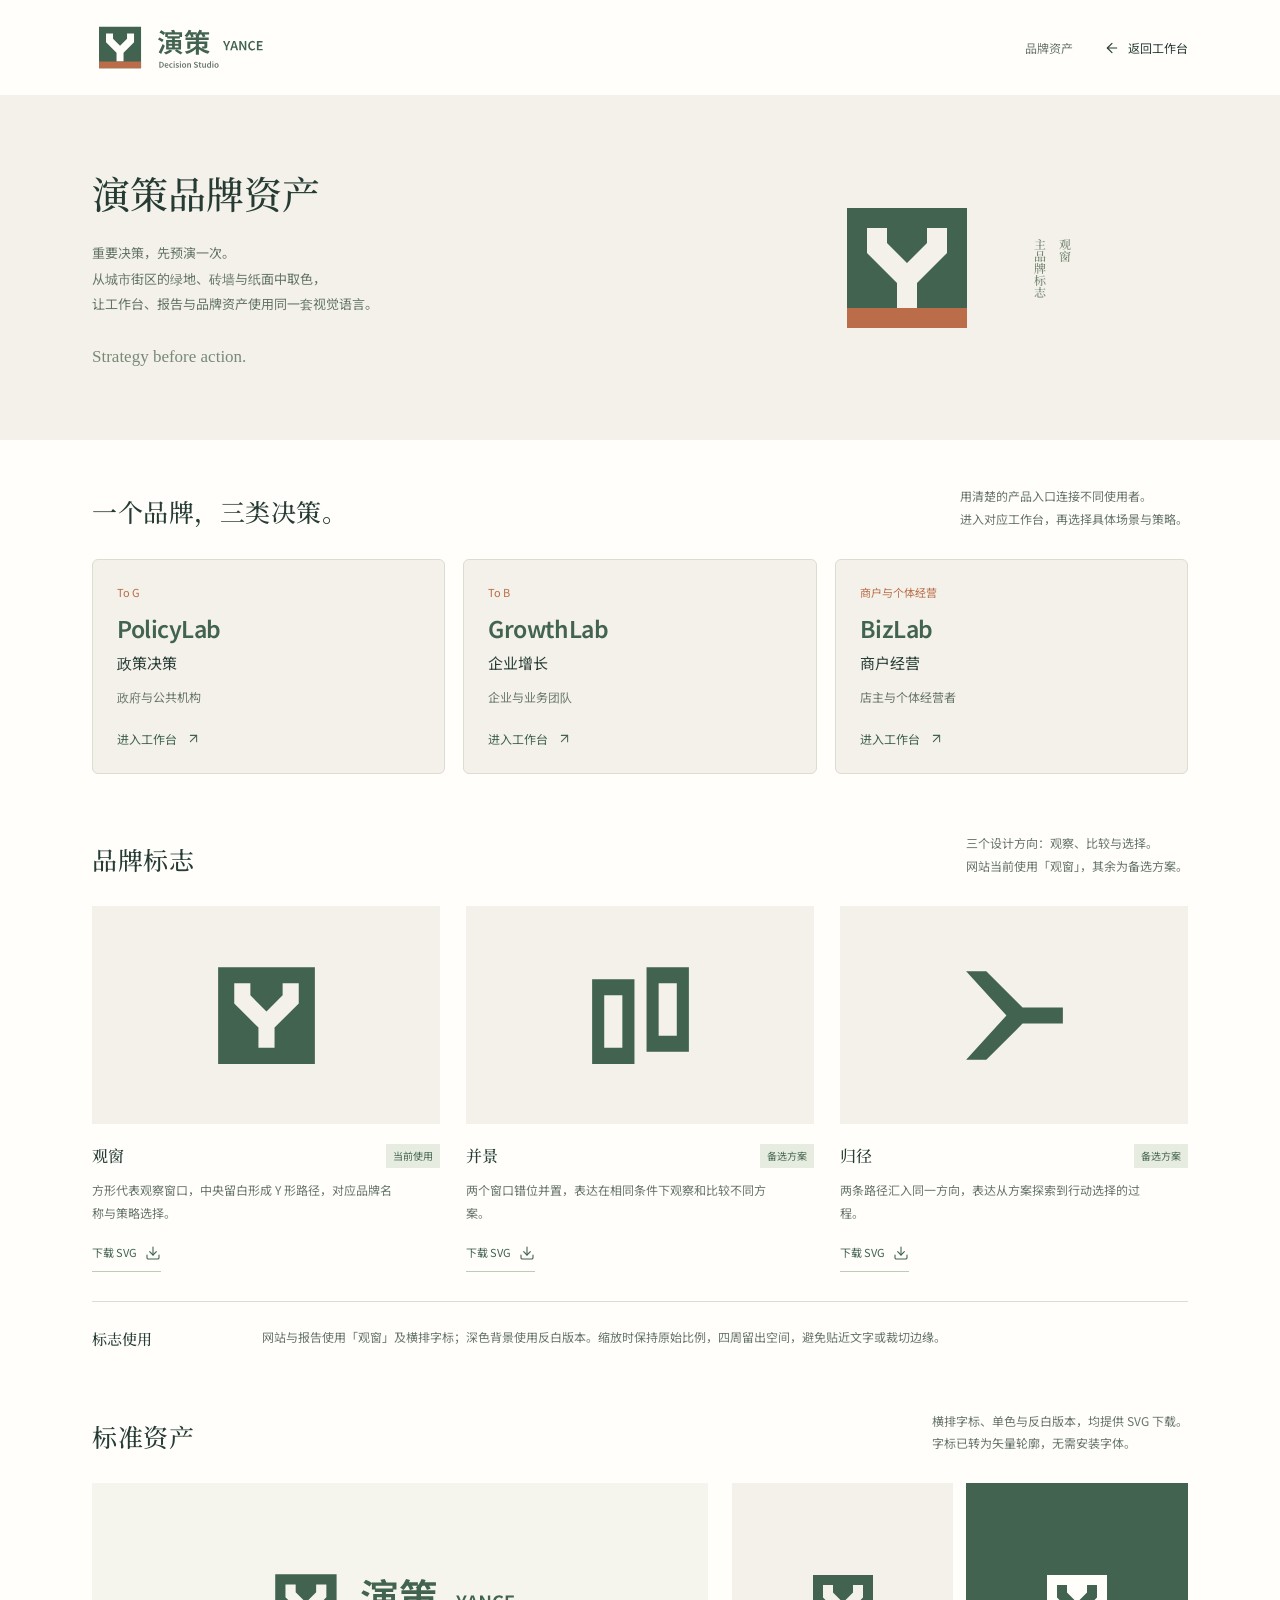
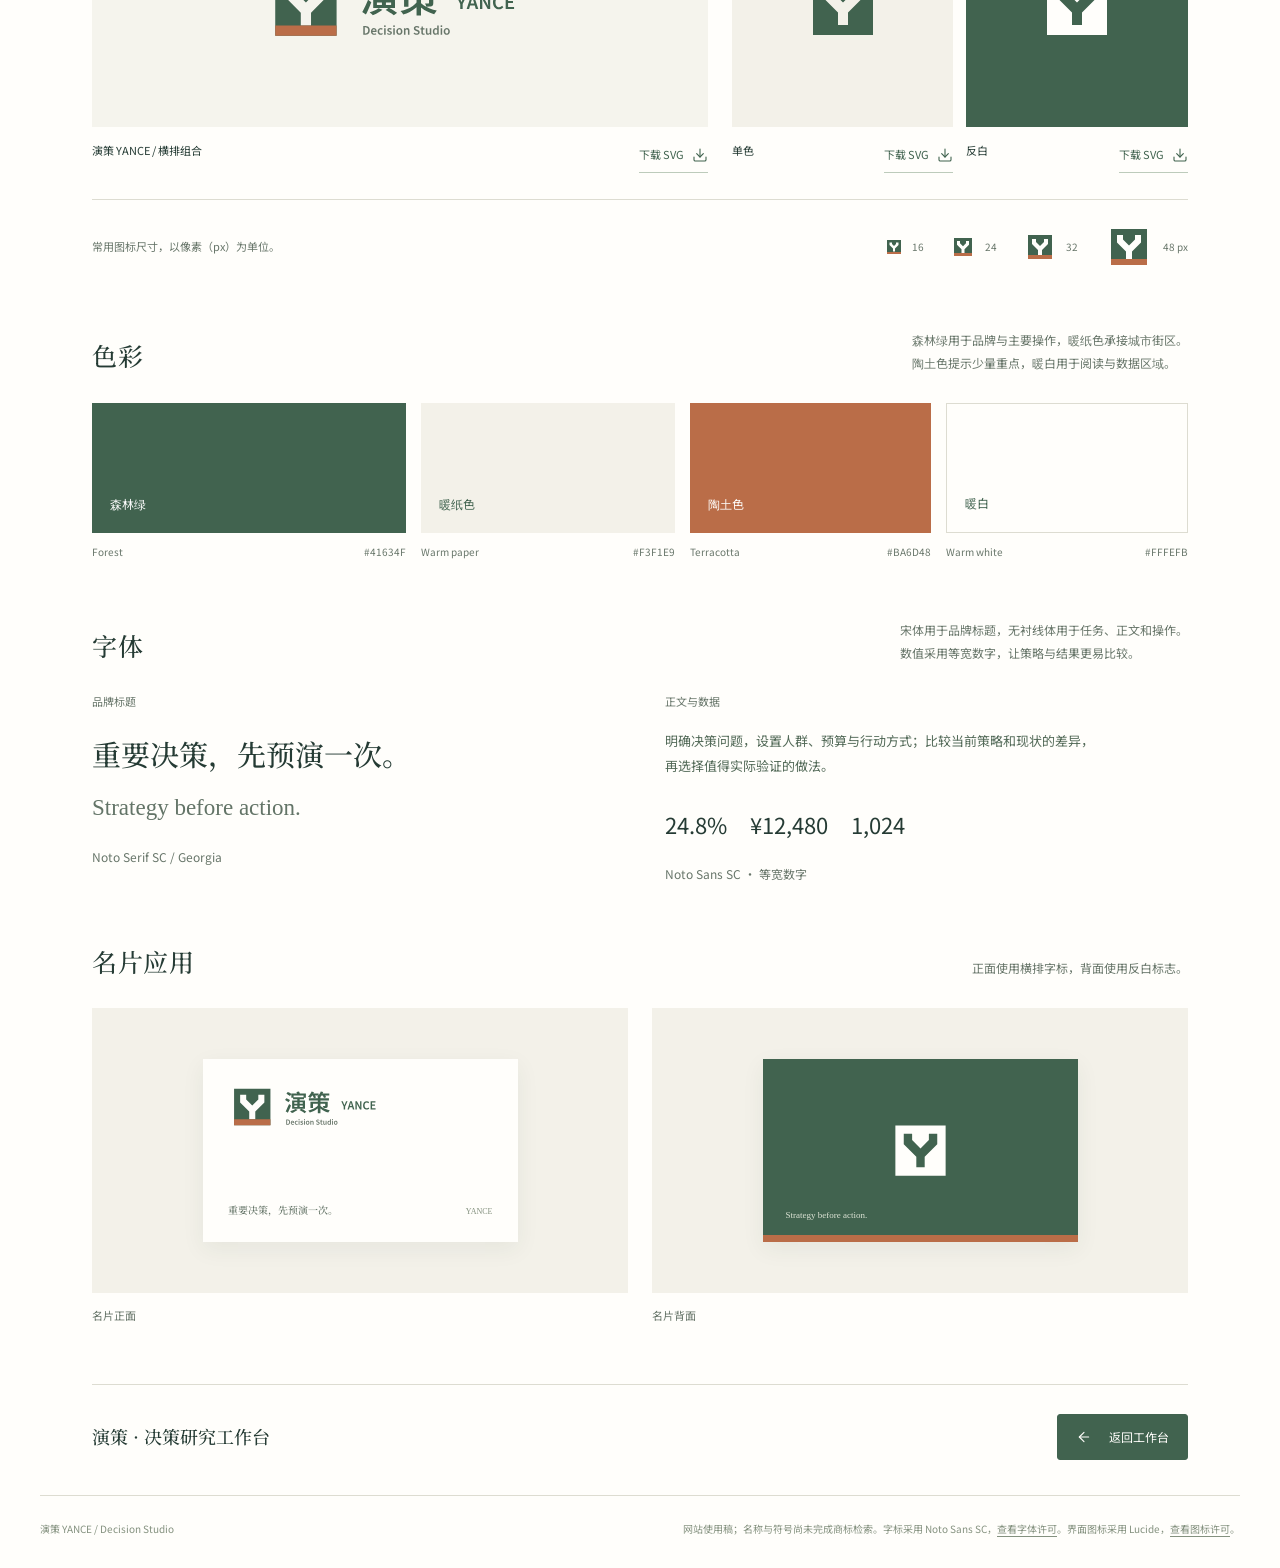
==== commit 55d6b922: "Clarify Lab products and add guided custom strategy workspace" ====
--- a/docs/brand.html
+++ b/docs/brand.html
@@ -1,40 +1,43 @@
-<!doctype html>
-<html lang="zh-CN">
-<head>
-<meta charset="utf-8">
-<meta name="viewport" content="width=device-width, initial-scale=1">
-<meta name="theme-color" content="#edf4f6">
-<meta name="description" content="演策 YANCE 的品牌符号、视觉语言与可下载资产。">
-<title>品牌资产 · 演策 YANCE</title>
-<link rel="icon" type="image/svg+xml" href="assets/favicon.svg">
-<link rel="stylesheet" href="assets/fonts.css">
-<script defer src="assets/lucide.min.js"></script>
-<style>
-:root{--sky:#edf4f6;--navy:#244b5a;--gold:#c6ad75;--lake:#6c9eae;--ink:#284954;--muted:#72878e;--line:#dce7ea;--sans:"Noto Sans SC","Segoe UI","Microsoft YaHei",sans-serif;--serif:"Noto Serif SC","Songti SC",SimSun,Georgia,serif}
-*{box-sizing:border-box}html{scroll-behavior:smooth}body{margin:0;background:#fff;color:var(--ink);font:14px/1.8 var(--sans);-webkit-font-smoothing:antialiased}a{color:inherit;text-decoration:none}button{font:inherit;cursor:pointer}a:focus-visible,button:focus-visible{outline:2px solid var(--navy);outline-offset:5px}::selection{background:#d7e8ed}.wrap{max-width:1200px;margin:auto;padding:0 52px}.masthead{height:95px;display:flex;align-items:center;justify-content:space-between;gap:24px}.wordmark{width:185px;height:auto;display:block}.nav{display:flex;align-items:center;gap:31px;font-size:12px}.nav .current{color:var(--muted)}.nav a:hover{color:#528897}.nav svg{width:15px;height:15px;vertical-align:middle;margin-left:11px}.intro-band{background:var(--sky)}.intro{min-height:345px;display:grid;grid-template-columns:1.2fr 1fr;align-items:center;gap:60px;padding-top:55px;padding-bottom:54px}.intro h1{font-family:var(--serif);font-size:38px;line-height:1.6;font-weight:500;margin:0 0 17px}.intro p{font-size:13px;line-height:1.95;color:#66818a;max-width:445px;margin:0}.intro .brand-line{font-family:Georgia,serif;font-size:17px;color:#7794a0;margin-top:24px}.hero-symbol{display:flex;align-items:center;justify-content:center;gap:40px}.hero-symbol img{width:160px;height:160px}.hero-symbol .caption{writing-mode:vertical-rl;color:#76909a;font-family:var(--serif);font-size:12px;line-height:2.1}.content{padding-top:45px}.section{margin-bottom:58px}.section-heading{display:flex;justify-content:space-between;align-items:flex-end;gap:32px;margin-bottom:28px}.section-heading h2{font-size:25px;font-family:var(--serif);line-height:1.5;font-weight:500;margin:0}.section-heading p{margin:0;font-size:12px;color:var(--muted);max-width:420px;line-height:1.9}.concepts{display:grid;grid-template-columns:repeat(3,1fr);gap:26px}.concept{min-width:0}.symbol-stage{height:218px;display:grid;place-items:center;background:#f5f8f9}.symbol-stage img{width:129px;height:129px}.concept.recommended .symbol-stage{background:#edf4f6}.concept-heading{display:flex;align-items:center;justify-content:space-between;gap:12px;margin:18px 0 7px}.concept-heading h3{font-size:16px;font-family:var(--serif);font-weight:500;margin:0}.status{font-size:10px;color:#597e89;background:#e8f0f2;padding:3px 7px}.concept p{font-size:11px;color:var(--muted);margin:0;line-height:1.95;max-width:300px}.concept .download{margin-top:15px}.download{display:inline-flex;align-items:center;gap:14px;font-size:11px;color:var(--navy);padding:0 0 4px;border-bottom:1px solid #bed2da}.download:hover{border-color:var(--navy)}.download svg{width:13px;height:13px}.recommendation{display:grid;grid-template-columns:145px 1fr;gap:25px;border-top:1px solid var(--line);margin-top:29px;padding-top:23px}.recommendation strong{font-family:var(--serif);font-size:15px;font-weight:500}.recommendation p{font-size:12px;color:var(--muted);line-height:1.95;margin:0;max-width:780px}.assets-grid{display:grid;grid-template-columns:1.35fr 1fr;gap:24px}.signature-stage{height:244px;background:#f7fafb;display:flex;align-items:center;justify-content:center}.signature-stage img{width:270px;max-width:80%}.small-variants{display:grid;grid-template-columns:1fr 1fr;gap:13px}.variant-stage{height:244px;display:grid;place-items:center;background:#edf4f6}.variant-stage.dark{background:var(--navy)}.variant-stage img{width:80px;height:80px}.asset-meta{display:flex;justify-content:space-between;gap:15px;margin-top:14px;align-items:flex-start}.asset-meta strong{font-size:11px;font-weight:400}.asset-meta .download{font-size:10px;gap:8px}.size-row{display:flex;justify-content:space-between;align-items:center;gap:25px;padding-top:23px;margin-top:26px;border-top:1px solid var(--line)}.size-row p{font-size:11px;color:var(--muted);margin:0}.size-ladder{display:flex;align-items:center;gap:27px}.size-sample{display:flex;align-items:center;gap:10px;font-size:10px;color:var(--muted)}.size-sample img{display:block}.palette{display:grid;grid-template-columns:1.3fr 1.05fr 1fr 1fr;gap:15px}.swatch{height:130px;display:flex;align-items:flex-end;padding:18px;color:white;font-size:12px}.swatch.navy{background:#244b5a}.swatch.sky{background:#edf4f6;color:var(--navy)}.swatch.gold{background:#c6ad75;color:#fff}.swatch.white{background:#fff;border:1px solid var(--line);color:var(--navy)}.color-meta{display:flex;align-items:center;justify-content:space-between;gap:10px;font-size:10px;color:var(--muted);margin-top:10px}.color-meta span:last-child{font-variant-numeric:tabular-nums}.type-area{display:grid;grid-template-columns:1fr 1fr;gap:50px;align-items:start}.type-kind{font-size:11px;color:var(--muted);margin:0 0 17px}.type-serif{font-family:var(--serif);font-size:29px;font-weight:500;line-height:1.75;margin:0 0 9px}.type-latin{font-family:Georgia,serif;font-size:23px;line-height:1.65;margin:0;color:#66818a}.type-body{font-size:13px;line-height:1.9;margin:0 0 26px;max-width:430px;color:#5e7b84}.type-number{font-size:22px;font-variant-numeric:tabular-nums;display:flex;gap:23px;margin:0 0 15px}.type-note{font-size:10px;line-height:1.8;color:var(--muted);margin:19px 0 0}.applications{display:grid;grid-template-columns:1fr 1fr;gap:24px}.stationery{height:285px;background:#edf4f6;display:grid;place-items:center;padding:28px}.business-card{width:315px;max-width:100%;aspect-ratio:1.72;background:#fff;box-shadow:0 7px 22px #365c6910;padding:23px 25px;display:flex;flex-direction:column;justify-content:space-between}.business-card .card-logo{width:160px;display:block}.card-foot{display:flex;justify-content:space-between;align-items:end;gap:12px}.card-foot p{font-family:var(--serif);font-size:10px;color:#647c86;margin:0}.card-foot span{font-family:Georgia,serif;font-size:8px;color:#8a9ea6}.card-back{background:var(--navy);align-items:center;justify-content:center;position:relative}.card-back img{width:67px;height:67px}.card-back .back-footer{position:absolute;left:23px;bottom:19px;font-family:Georgia,serif;font-size:9px;color:#c6d9e0}.card-back .gold-rule{position:absolute;bottom:0;left:0;height:7px;width:100%;background:var(--gold)}.application-label{font-size:11px;color:var(--muted);margin:13px 0 0}.closing{display:flex;align-items:center;justify-content:space-between;gap:35px;margin:0 0 35px;padding-top:29px;border-top:1px solid var(--line)}.closing p{font-size:18px;line-height:1.6;font-family:var(--serif);margin:0}.button{display:inline-flex;gap:17px;align-items:center;justify-content:center;background:var(--navy);color:#fff;padding:11px 18px;border:1px solid var(--navy);border-radius:3px;font-size:12px}.button:hover{background:#315f70}.button svg{width:14px;height:14px}.footer{font-size:10px;color:#8a9fa6;line-height:1.9;display:flex;justify-content:space-between;gap:35px;border-top:1px solid var(--line);padding:23px 0 30px}.footer p{margin:0}.footer p:last-child{max-width:620px;text-align:right}
-@media(max-width:1050px){.wrap{padding-left:30px;padding-right:30px}.intro{gap:25px;min-height:318px}.intro h1{font-size:33px}.hero-symbol{gap:20px}.hero-symbol img{width:140px;height:140px}.concepts{gap:19px}.symbol-stage{height:195px}.assets-grid{gap:18px;grid-template-columns:1.15fr 1fr}.signature-stage,.variant-stage{height:213px}.type-area{gap:35px}.type-serif{font-size:25px}.type-latin{font-size:21px}.stationery{padding:22px;height:268px}.business-card{padding:20px}.business-card .card-logo{width:149px}.palette{gap:12px}.size-ladder{gap:19px}}
-@media(max-width:720px){.wrap{padding-left:21px;padding-right:21px}.masthead{height:79px}.wordmark{width:154px}.nav{font-size:11px;gap:15px}.nav .current{display:none}.nav svg{margin-left:6px}.intro{grid-template-columns:1fr;gap:29px;padding-top:36px;padding-bottom:37px}.intro h1{font-size:31px;margin-bottom:14px}.intro p{font-size:12px;max-width:410px}.intro .brand-line{font-size:15px;margin-top:17px}.hero-symbol{justify-content:flex-start;gap:27px}.hero-symbol img{width:103px;height:103px}.hero-symbol .caption{writing-mode:horizontal-tb;font-size:12px}.content{padding-top:31px}.section{margin-bottom:40px}.section-heading{display:block;margin-bottom:21px}.section-heading h2{font-size:24px}.section-heading p{font-size:11px;margin-top:11px;max-width:none}.concepts{grid-template-columns:1fr;gap:27px}.symbol-stage{height:200px}.symbol-stage img{width:122px;height:122px}.concept-heading{margin-top:13px}.concept p{max-width:none}.concept .download{margin-top:11px}.recommendation{grid-template-columns:1fr;gap:8px;margin-top:25px;padding-top:20px}.recommendation strong{font-size:16px}.recommendation p{font-size:11px}.assets-grid{grid-template-columns:1fr;gap:23px}.signature-stage{height:205px}.signature-stage img{width:267px}.variant-stage{height:176px}.variant-stage img{width:75px;height:75px}.size-row{flex-direction:column;align-items:flex-start;gap:19px;padding-top:20px;margin-top:23px}.size-ladder{gap:20px}.size-sample{gap:7px}.palette{grid-template-columns:1fr 1fr;gap:25px 12px}.swatch{height:118px;padding:16px}.color-meta{gap:8px}.type-area{grid-template-columns:1fr;gap:26px}.type-kind{margin-bottom:13px}.type-serif{font-size:26px}.type-latin{font-size:21px}.type-body{font-size:12px;margin-bottom:19px;max-width:none}.type-note{margin-top:15px}.type-number{font-size:20px;gap:23px}.applications{grid-template-columns:1fr;gap:23px}.stationery{height:273px;padding:22px}.business-card{padding:23px}.business-card .card-logo{width:158px}.closing{flex-direction:column;align-items:flex-start;gap:18px;margin-bottom:25px;padding-top:24px}.closing p{font-size:19px}.button{font-size:11px}.footer{flex-direction:column;gap:8px;padding:19px 0 24px}.footer p:last-child{text-align:left}}
-@media(prefers-reduced-motion:reduce){html{scroll-behavior:auto}}
-@media print{.nav,.closing,.download{display:none}.section{break-inside:avoid}.intro-band,.symbol-stage,.signature-stage,.variant-stage,.swatch,.business-card{print-color-adjust:exact;-webkit-print-color-adjust:exact}.wrap{padding:0 20px}.footer{font-size:9px}}
-.applications>div{min-width:0}
-.nav a{display:inline-flex;align-items:center;gap:8px}.nav a .lucide,.download .lucide,.button .lucide{display:block;width:16px;height:16px;flex-shrink:0;margin:0;stroke-width:1.65}.download{gap:8px;min-height:32px;white-space:nowrap}.asset-meta .download{font-size:11px}.concept p,.type-note{font-size:12px}.section-heading h2{letter-spacing:.02em}.type-number{font-variant-numeric:lining-nums tabular-nums}.footer a{text-decoration:underline;text-underline-offset:3px}
-</style>
-</head>
-<body>
-<header class="masthead wrap"><a href="index.html" aria-label="演策 YANCE，返回研究工作台"><img class="wordmark" src="assets/logo-horizontal.svg" alt="演策 YANCE Decision Studio"></a><nav class="nav" aria-label="品牌页面导航"><span class="current" aria-current="page">品牌资产</span><a href="index.html"><i data-lucide="arrow-left" aria-hidden="true"></i>返回工作台</a></nav></header>
-<div class="intro-band"><section class="intro wrap" aria-labelledby="page-title"><div><h1 id="page-title">演策品牌资产</h1><p>重要决策，先预演一次。<br>品牌标志、标准配色与字体规范，用于网站、报告及印刷物。</p><p class="brand-line" lang="en">Strategy before action.</p></div><div class="hero-symbol"><img src="assets/mark.svg" alt="演策观窗品牌标志"><div class="caption">观窗<br>主品牌标志</div></div></section></div>
-<main class="wrap content">
-<section class="section" aria-labelledby="shapes-title"><div class="section-heading"><h2 id="shapes-title">品牌标志</h2><p>三个设计方向：观察、比较与选择。<br>网站当前使用「观窗」，其余为备选方案。</p></div>
-<div class="concepts">
-<article class="concept recommended"><div class="symbol-stage"><img src="assets/mark-mono.svg" alt="观窗单色标志：方形边界中的 Y 形路径"></div><div class="concept-heading"><h3>观窗</h3><span class="status">当前使用</span></div><p>方形代表观察窗口，中央留白形成 Y 形路径，对应品牌名称与策略选择。</p><a class="download" href="assets/mark-mono.svg" download="yance-window-mono.svg" aria-label="下载观窗单色标志 SVG">下载 SVG<i data-lucide="download" aria-hidden="true"></i></a></article>
-<article class="concept"><div class="symbol-stage"><img src="assets/mark-parallel.svg" alt="并景标志：两个错位排列的观察窗口"></div><div class="concept-heading"><h3>并景</h3><span class="status">备选方案</span></div><p>两个窗口错位并置，表达在相同条件下观察和比较不同方案。</p><a class="download" href="assets/mark-parallel.svg" download="yance-parallel.svg" aria-label="下载并景标志 SVG">下载 SVG<i data-lucide="download" aria-hidden="true"></i></a></article>
-<article class="concept"><div class="symbol-stage"><img src="assets/mark-converge.svg" alt="归径标志：两条路径汇入同一方向"></div><div class="concept-heading"><h3>归径</h3><span class="status">备选方案</span></div><p>两条路径汇入同一方向，表达从方案探索到行动选择的过程。</p><a class="download" href="assets/mark-converge.svg" download="yance-converge.svg" aria-label="下载归径标志 SVG">下载 SVG<i data-lucide="download" aria-hidden="true"></i></a></article>
-</div><div class="recommendation"><strong>标志使用</strong><p>网站与报告使用「观窗」及横排字标；深色背景使用反白版本。缩放时保持原始比例，四周留出空间，避免贴近文字或裁切边缘。</p></div></section>
-<section class="section" aria-labelledby="assets-title"><div class="section-heading"><h2 id="assets-title">标准资产</h2><p>横排字标、单色与反白版本，均提供 SVG 下载。<br>字标已转为矢量轮廓，无需安装字体。</p></div><div class="assets-grid"><div><div class="signature-stage"><img src="assets/logo-horizontal.svg" alt="演策 YANCE 横排品牌组合"></div><div class="asset-meta"><strong>演策 YANCE / 横排组合</strong><a class="download" href="assets/logo-horizontal.svg" download="yance-signature.svg" aria-label="下载演策横排字标 SVG">下载 SVG<i data-lucide="download" aria-hidden="true"></i></a></div></div><div class="small-variants"><div><div class="variant-stage"><img src="assets/mark-mono.svg" alt="演策单色品牌符号"></div><div class="asset-meta"><strong>单色</strong><a class="download" href="assets/mark-mono.svg" download="yance-mono.svg" aria-label="下载单色 SVG">下载 SVG<i data-lucide="download" aria-hidden="true"></i></a></div></div><div><div class="variant-stage dark"><img src="assets/mark-reverse.svg" alt="演策反白品牌符号"></div><div class="asset-meta"><strong>反白</strong><a class="download" href="assets/mark-reverse.svg" download="yance-reverse.svg" aria-label="下载反白 SVG">下载 SVG<i data-lucide="download" aria-hidden="true"></i></a></div></div></div></div><div class="size-row"><p>常用图标尺寸，以像素（px）为单位。</p><div class="size-ladder"><div class="size-sample"><img src="assets/favicon.svg" alt="16 像素符号" width="16" height="16"><span>16</span></div><div class="size-sample"><img src="assets/mark.svg" alt="24 像素符号" width="24" height="24"><span>24</span></div><div class="size-sample"><img src="assets/mark.svg" alt="32 像素符号" width="32" height="32"><span>32</span></div><div class="size-sample"><img src="assets/mark.svg" alt="48 像素符号" width="48" height="48"><span>48 px</span></div></div></div></section>
-<section class="section" aria-labelledby="palette-title"><div class="section-heading"><h2 id="palette-title">色彩</h2><p>深蓝用于文字与主要操作，雾蓝白用于背景。<br>柔金用于少量强调，保持页面主次清晰。</p></div><div class="palette"><div><div class="swatch navy">深蓝</div><div class="color-meta"><span>Deep blue</span><span>#244B5A</span></div></div><div><div class="swatch sky">雾蓝白</div><div class="color-meta"><span>Mist blue</span><span>#EDF4F6</span></div></div><div><div class="swatch gold">柔金</div><div class="color-meta"><span>Soft gold</span><span>#C6AD75</span></div></div><div><div class="swatch white">留白</div><div class="color-meta"><span>White</span><span>#FFFFFF</span></div></div></div></section>
-<section class="section" aria-labelledby="type-title"><div class="section-heading"><h2 id="type-title">字体</h2><p>宋体用于主要标题，无衬线体用于正文和操作。<br>数值采用等宽数字，便于逐列比较。</p></div><div class="type-area"><div><p class="type-kind">主要标题</p><p class="type-serif">重要决策，先预演一次。</p><p class="type-latin" lang="en">Strategy before action.</p><p class="type-note">Noto Serif SC / Georgia</p></div><div><p class="type-kind">正文与数据</p><p class="type-body">设置研究人群与经营条件，比较不同方案的成本、响应与结果，再选择需要验证的策略。</p><p class="type-number"><span>24.8%</span><span>¥12,480</span><span>1,024</span></p><p class="type-note">Noto Sans SC · 等宽数字</p></div></div></section>
-<section class="section" aria-labelledby="application-title"><div class="section-heading"><h2 id="application-title">名片应用</h2><p>正面使用横排字标，背面使用反白标志。</p></div><div class="applications"><div><div class="stationery"><div class="business-card"><img class="card-logo" src="assets/logo-horizontal.svg" alt="演策横排标志名片"><div class="card-foot"><p>重要决策，先预演一次。</p><span>YANCE</span></div></div></div><p class="application-label">名片正面</p></div><div><div class="stationery"><div class="business-card card-back"><img src="assets/mark-reverse.svg" alt="演策反白符号名片"><span class="back-footer" lang="en">Strategy before action.</span><span class="gold-rule" aria-hidden="true"></span></div></div><p class="application-label">名片背面</p></div></div></section>
-<div class="closing"><p>演策 · 决策研究工作台</p><a class="button" href="index.html"><i data-lucide="arrow-left" aria-hidden="true"></i>返回工作台</a></div>
-</main><footer class="footer wrap"><p>演策 YANCE / Decision Studio</p><p>网站使用稿；名称与符号尚未完成商标检索。字标采用 Noto Sans SC，<a href="assets/FONT-LICENSE.txt">查看字体许可</a>。界面图标采用 Lucide，<a href="assets/ICON-LICENSE.txt">查看图标许可</a>。</p></footer>
-<script>document.addEventListener("DOMContentLoaded",function(){if(window.lucide){lucide.createIcons({attrs:{"stroke-width":1.65,"aria-hidden":"true","focusable":"false"}})}});</script></body>
-</html>
+<!doctype html>
+<html lang="zh-CN">
+<head>
+<meta charset="utf-8">
+<meta name="viewport" content="width=device-width, initial-scale=1">
+<meta name="theme-color" content="#f3f1e9">
+<meta name="description" content="演策 YANCE 的城市视觉语言、PolicyLab / GrowthLab / BizLab 产品架构与品牌下载资产。">
+<title>品牌资产 · 演策 YANCE</title>
+<link rel="icon" type="image/svg+xml" href="assets/favicon.svg">
+<link rel="stylesheet" href="assets/fonts.css">
+<script defer src="assets/lucide.min.js"></script>
+<style>
+:root{--paper:#f3f1e9;--forest:#41634f;--terracotta:#ba6d48;--sage:#829484;--ink:#253b34;--muted:#68766a;--line:#dddcd1;--sans:"Noto Sans SC","Segoe UI","Microsoft YaHei",sans-serif;--serif:"Noto Serif SC","Songti SC",SimSun,Georgia,serif}
+*{box-sizing:border-box}html{scroll-behavior:smooth}body{margin:0;background:#fffefb;color:var(--ink);font:14px/1.8 var(--sans);-webkit-font-smoothing:antialiased}a{color:inherit;text-decoration:none}button{font:inherit;cursor:pointer}a:focus-visible,button:focus-visible{outline:2px solid var(--forest);outline-offset:5px}::selection{background:#dbe4d8}.wrap{max-width:1200px;margin:auto;padding:0 52px}.masthead{height:95px;display:flex;align-items:center;justify-content:space-between;gap:24px}.wordmark{width:185px;height:auto;display:block}.nav{display:flex;align-items:center;gap:31px;font-size:12px}.nav .current{color:var(--muted)}.nav a:hover{color:#55785e}.nav svg{width:15px;height:15px;vertical-align:middle;margin-left:11px}.intro-band{background:var(--paper)}.intro{min-height:345px;display:grid;grid-template-columns:1.2fr 1fr;align-items:center;gap:60px;padding-top:55px;padding-bottom:54px}.intro h1{font-family:var(--serif);font-size:38px;line-height:1.6;font-weight:500;margin:0 0 17px}.intro p{font-size:13px;line-height:1.95;color:#637467;max-width:445px;margin:0}.intro .brand-line{font-family:Georgia,serif;font-size:17px;color:#788977;margin-top:24px}.hero-symbol{display:flex;align-items:center;justify-content:center;gap:40px}.hero-symbol img{width:160px;height:160px}.hero-symbol .caption{writing-mode:vertical-rl;color:#758674;font-family:var(--serif);font-size:12px;line-height:2.1}.content{padding-top:45px}.section{margin-bottom:58px}.section-heading{display:flex;justify-content:space-between;align-items:flex-end;gap:32px;margin-bottom:28px}.section-heading h2{font-size:25px;font-family:var(--serif);line-height:1.5;font-weight:500;margin:0}.section-heading p{margin:0;font-size:12px;color:var(--muted);max-width:420px;line-height:1.9}.concepts{display:grid;grid-template-columns:repeat(3,1fr);gap:26px}.concept{min-width:0}.symbol-stage{height:218px;display:grid;place-items:center;background:#f3f1e9}.symbol-stage img{width:129px;height:129px}.concept.recommended .symbol-stage{background:#f3f1e9}.concept-heading{display:flex;align-items:center;justify-content:space-between;gap:12px;margin:18px 0 7px}.concept-heading h3{font-size:16px;font-family:var(--serif);font-weight:500;margin:0}.status{font-size:10px;color:#496952;background:#e6ece0;padding:3px 7px}.concept p{font-size:11px;color:var(--muted);margin:0;line-height:1.95;max-width:300px}.concept .download{margin-top:15px}.download{display:inline-flex;align-items:center;gap:14px;font-size:11px;color:var(--forest);padding:0 0 4px;border-bottom:1px solid #bdcbbb}.download:hover{border-color:var(--forest)}.download svg{width:13px;height:13px}.recommendation{display:grid;grid-template-columns:145px 1fr;gap:25px;border-top:1px solid var(--line);margin-top:29px;padding-top:23px}.recommendation strong{font-family:var(--serif);font-size:15px;font-weight:500}.recommendation p{font-size:12px;color:var(--muted);line-height:1.95;margin:0;max-width:780px}.assets-grid{display:grid;grid-template-columns:1.35fr 1fr;gap:24px}.signature-stage{height:244px;background:#f5f4ed;display:flex;align-items:center;justify-content:center}.signature-stage img{width:270px;max-width:80%}.small-variants{display:grid;grid-template-columns:1fr 1fr;gap:13px}.variant-stage{height:244px;display:grid;place-items:center;background:#f3f1e9}.variant-stage.dark{background:var(--forest)}.variant-stage img{width:80px;height:80px}.asset-meta{display:flex;justify-content:space-between;gap:15px;margin-top:14px;align-items:flex-start}.asset-meta strong{font-size:11px;font-weight:400}.asset-meta .download{font-size:10px;gap:8px}.size-row{display:flex;justify-content:space-between;align-items:center;gap:25px;padding-top:23px;margin-top:26px;border-top:1px solid var(--line)}.size-row p{font-size:11px;color:var(--muted);margin:0}.size-ladder{display:flex;align-items:center;gap:27px}.size-sample{display:flex;align-items:center;gap:10px;font-size:10px;color:var(--muted)}.size-sample img{display:block}.palette{display:grid;grid-template-columns:1.3fr 1.05fr 1fr 1fr;gap:15px}.swatch{height:130px;display:flex;align-items:flex-end;padding:18px;color:white;font-size:12px}.swatch.forest{background:#41634f}.swatch.paper{background:#f3f1e9;color:var(--forest)}.swatch.terracotta{background:#ba6d48;color:#fffefb}.swatch.white{background:#fffefb;border:1px solid var(--line);color:var(--forest)}.color-meta{display:flex;align-items:center;justify-content:space-between;gap:10px;font-size:10px;color:var(--muted);margin-top:10px}.color-meta span:last-child{font-variant-numeric:tabular-nums}.type-area{display:grid;grid-template-columns:1fr 1fr;gap:50px;align-items:start}.type-kind{font-size:11px;color:var(--muted);margin:0 0 17px}.type-serif{font-family:var(--serif);font-size:29px;font-weight:500;line-height:1.75;margin:0 0 9px}.type-latin{font-family:Georgia,serif;font-size:23px;line-height:1.65;margin:0;color:#637467}.type-body{font-size:13px;line-height:1.9;margin:0 0 26px;max-width:430px;color:#536a58}.type-number{font-size:22px;font-variant-numeric:tabular-nums;display:flex;gap:23px;margin:0 0 15px}.type-note{font-size:10px;line-height:1.8;color:var(--muted);margin:19px 0 0}.applications{display:grid;grid-template-columns:1fr 1fr;gap:24px}.stationery{height:285px;background:#f3f1e9;display:grid;place-items:center;padding:28px}.business-card{width:315px;max-width:100%;aspect-ratio:1.72;background:#fffefb;box-shadow:0 7px 22px #253b3410;padding:23px 25px;display:flex;flex-direction:column;justify-content:space-between}.business-card .card-logo{width:160px;display:block}.card-foot{display:flex;justify-content:space-between;align-items:end;gap:12px}.card-foot p{font-family:var(--serif);font-size:10px;color:#627265;margin:0}.card-foot span{font-family:Georgia,serif;font-size:8px;color:#84917f}.card-back{background:var(--forest);align-items:center;justify-content:center;position:relative}.card-back img{width:67px;height:67px}.card-back .back-footer{position:absolute;left:23px;bottom:19px;font-family:Georgia,serif;font-size:9px;color:#dde4d6}.card-back .earth-rule{position:absolute;bottom:0;left:0;height:7px;width:100%;background:var(--terracotta)}.application-label{font-size:11px;color:var(--muted);margin:13px 0 0}.closing{display:flex;align-items:center;justify-content:space-between;gap:35px;margin:0 0 35px;padding-top:29px;border-top:1px solid var(--line)}.closing p{font-size:18px;line-height:1.6;font-family:var(--serif);margin:0}.button{display:inline-flex;gap:17px;align-items:center;justify-content:center;background:var(--forest);color:#fffefb;padding:11px 18px;border:1px solid var(--forest);border-radius:3px;font-size:12px}.button:hover{background:#34533f}.button svg{width:14px;height:14px}.footer{font-size:10px;color:#84917f;line-height:1.9;display:flex;justify-content:space-between;gap:35px;border-top:1px solid var(--line);padding:23px 0 30px}.footer p{margin:0}.footer p:last-child{max-width:620px;text-align:right}
+@media(max-width:1050px){.wrap{padding-left:30px;padding-right:30px}.intro{gap:25px;min-height:318px}.intro h1{font-size:33px}.hero-symbol{gap:20px}.hero-symbol img{width:140px;height:140px}.concepts{gap:19px}.symbol-stage{height:195px}.assets-grid{gap:18px;grid-template-columns:1.15fr 1fr}.signature-stage,.variant-stage{height:213px}.type-area{gap:35px}.type-serif{font-size:25px}.type-latin{font-size:21px}.stationery{padding:22px;height:268px}.business-card{padding:20px}.business-card .card-logo{width:149px}.palette{gap:12px}.size-ladder{gap:19px}}
+@media(max-width:720px){.wrap{padding-left:21px;padding-right:21px}.masthead{height:79px}.wordmark{width:154px}.nav{font-size:11px;gap:15px}.nav .current{display:none}.nav svg{margin-left:6px}.intro{grid-template-columns:1fr;gap:29px;padding-top:36px;padding-bottom:37px}.intro h1{font-size:31px;margin-bottom:14px}.intro p{font-size:12px;max-width:410px}.intro .brand-line{font-size:15px;margin-top:17px}.hero-symbol{justify-content:flex-start;gap:27px}.hero-symbol img{width:103px;height:103px}.hero-symbol .caption{writing-mode:horizontal-tb;font-size:12px}.content{padding-top:31px}.section{margin-bottom:40px}.section-heading{display:block;margin-bottom:21px}.section-heading h2{font-size:24px}.section-heading p{font-size:11px;margin-top:11px;max-width:none}.concepts{grid-template-columns:1fr;gap:27px}.symbol-stage{height:200px}.symbol-stage img{width:122px;height:122px}.concept-heading{margin-top:13px}.concept p{max-width:none}.concept .download{margin-top:11px}.recommendation{grid-template-columns:1fr;gap:8px;margin-top:25px;padding-top:20px}.recommendation strong{font-size:16px}.recommendation p{font-size:11px}.assets-grid{grid-template-columns:1fr;gap:23px}.signature-stage{height:205px}.signature-stage img{width:267px}.variant-stage{height:176px}.variant-stage img{width:75px;height:75px}.size-row{flex-direction:column;align-items:flex-start;gap:19px;padding-top:20px;margin-top:23px}.size-ladder{gap:20px}.size-sample{gap:7px}.palette{grid-template-columns:1fr 1fr;gap:25px 12px}.swatch{height:118px;padding:16px}.color-meta{gap:8px}.type-area{grid-template-columns:1fr;gap:26px}.type-kind{margin-bottom:13px}.type-serif{font-size:26px}.type-latin{font-size:21px}.type-body{font-size:12px;margin-bottom:19px;max-width:none}.type-note{margin-top:15px}.type-number{font-size:20px;gap:23px}.applications{grid-template-columns:1fr;gap:23px}.stationery{height:273px;padding:22px}.business-card{padding:23px}.business-card .card-logo{width:158px}.closing{flex-direction:column;align-items:flex-start;gap:18px;margin-bottom:25px;padding-top:24px}.closing p{font-size:19px}.button{font-size:11px}.footer{flex-direction:column;gap:8px;padding:19px 0 24px}.footer p:last-child{text-align:left}}
+@media(prefers-reduced-motion:reduce){html{scroll-behavior:auto}}
+@media print{.nav,.closing,.download{display:none}.section{break-inside:avoid}.intro-band,.symbol-stage,.signature-stage,.variant-stage,.swatch,.business-card{print-color-adjust:exact;-webkit-print-color-adjust:exact}.wrap{padding:0 20px}.footer{font-size:9px}}
+.applications>div{min-width:0}
+.nav a{display:inline-flex;align-items:center;gap:8px}.nav a .lucide,.download .lucide,.button .lucide{display:block;width:16px;height:16px;flex-shrink:0;margin:0;stroke-width:1.65}.download{gap:8px;min-height:32px;white-space:nowrap}.asset-meta .download{font-size:11px}.concept p,.type-note{font-size:12px}.section-heading h2{letter-spacing:.02em}.type-number{font-variant-numeric:lining-nums tabular-nums}.footer a{text-decoration:underline;text-underline-offset:3px}
+
+.product-architecture{display:grid;grid-template-columns:repeat(3,minmax(0,1fr));gap:18px}.product-link{display:flex;flex-direction:column;align-items:flex-start;padding:24px;background:var(--paper);border:1px solid var(--line);border-radius:6px;transition:background .15s,border-color .15s}.product-link:hover{background:#e9eddf;border-color:#9db097}.product-code{font-size:11px;color:var(--terracotta);line-height:1.5;margin-bottom:12px}.product-link strong{font-size:23px;font-weight:600;line-height:1.4;color:var(--forest);letter-spacing:-.02em}.product-label{font-size:15px;margin-top:5px;color:var(--ink)}.product-link p{font-size:12px;color:var(--muted);margin:10px 0 20px}.product-visit{display:inline-flex;align-items:center;gap:9px;font-size:12px;color:var(--forest);margin-top:auto}.product-visit svg{width:15px;height:15px}.swatch.terracotta{color:#fffefb}.color-meta span:last-child{text-transform:uppercase}@media(max-width:720px){.product-architecture{grid-template-columns:1fr;gap:12px}.product-link{padding:20px}.product-link strong{font-size:22px}.product-code{margin-bottom:8px}.product-link p{margin-bottom:15px}}
+</style>
+</head>
+<body>
+<header class="masthead wrap"><a href="index.html" aria-label="演策 YANCE，返回研究工作台"><img class="wordmark" src="assets/logo-horizontal.svg" alt="演策 YANCE Decision Studio"></a><nav class="nav" aria-label="品牌页面导航"><span class="current" aria-current="page">品牌资产</span><a href="index.html"><i data-lucide="arrow-left" aria-hidden="true"></i>返回工作台</a></nav></header>
+<div class="intro-band"><section class="intro wrap" aria-labelledby="page-title"><div><h1 id="page-title">演策品牌资产</h1><p>重要决策，先预演一次。<br>从城市街区的绿地、砖墙与纸面中取色，<br>让工作台、报告与品牌资产使用同一套视觉语言。</p><p class="brand-line" lang="en">Strategy before action.</p></div><div class="hero-symbol"><img src="assets/mark.svg" alt="演策观窗品牌标志"><div class="caption">观窗<br>主品牌标志</div></div></section></div>
+<main class="wrap content">
+<section class="section" aria-labelledby="products-title"><div class="section-heading"><h2 id="products-title">一个品牌，三类决策。</h2><p>用清楚的产品入口连接不同使用者。<br>进入对应工作台，再选择具体场景与策略。</p></div><nav class="product-architecture" aria-label="演策产品"><a class="product-link" href="index.html?scene=public"><span class="product-code">To G</span><strong>PolicyLab</strong><span class="product-label">政策决策</span><p>政府与公共机构</p><span class="product-visit">进入工作台<i data-lucide="arrow-up-right" aria-hidden="true"></i></span></a><a class="product-link" href="index.html?scene=growth"><span class="product-code">To B</span><strong>GrowthLab</strong><span class="product-label">企业增长</span><p>企业与业务团队</p><span class="product-visit">进入工作台<i data-lucide="arrow-up-right" aria-hidden="true"></i></span></a><a class="product-link" href="index.html?scene=merchant"><span class="product-code">商户与个体经营</span><strong>BizLab</strong><span class="product-label">商户经营</span><p>店主与个体经营者</p><span class="product-visit">进入工作台<i data-lucide="arrow-up-right" aria-hidden="true"></i></span></a></nav></section>
+<section class="section" aria-labelledby="shapes-title"><div class="section-heading"><h2 id="shapes-title">品牌标志</h2><p>三个设计方向：观察、比较与选择。<br>网站当前使用「观窗」，其余为备选方案。</p></div>
+<div class="concepts">
+<article class="concept recommended"><div class="symbol-stage"><img src="assets/mark-mono.svg" alt="观窗单色标志：方形边界中的 Y 形路径"></div><div class="concept-heading"><h3>观窗</h3><span class="status">当前使用</span></div><p>方形代表观察窗口，中央留白形成 Y 形路径，对应品牌名称与策略选择。</p><a class="download" href="assets/mark-mono.svg" download="yance-window-mono.svg" aria-label="下载观窗单色标志 SVG">下载 SVG<i data-lucide="download" aria-hidden="true"></i></a></article>
+<article class="concept"><div class="symbol-stage"><img src="assets/mark-parallel.svg" alt="并景标志：两个错位排列的观察窗口"></div><div class="concept-heading"><h3>并景</h3><span class="status">备选方案</span></div><p>两个窗口错位并置，表达在相同条件下观察和比较不同方案。</p><a class="download" href="assets/mark-parallel.svg" download="yance-parallel.svg" aria-label="下载并景标志 SVG">下载 SVG<i data-lucide="download" aria-hidden="true"></i></a></article>
+<article class="concept"><div class="symbol-stage"><img src="assets/mark-converge.svg" alt="归径标志：两条路径汇入同一方向"></div><div class="concept-heading"><h3>归径</h3><span class="status">备选方案</span></div><p>两条路径汇入同一方向，表达从方案探索到行动选择的过程。</p><a class="download" href="assets/mark-converge.svg" download="yance-converge.svg" aria-label="下载归径标志 SVG">下载 SVG<i data-lucide="download" aria-hidden="true"></i></a></article>
+</div><div class="recommendation"><strong>标志使用</strong><p>网站与报告使用「观窗」及横排字标；深色背景使用反白版本。缩放时保持原始比例，四周留出空间，避免贴近文字或裁切边缘。</p></div></section>
+<section class="section" aria-labelledby="assets-title"><div class="section-heading"><h2 id="assets-title">标准资产</h2><p>横排字标、单色与反白版本，均提供 SVG 下载。<br>字标已转为矢量轮廓，无需安装字体。</p></div><div class="assets-grid"><div><div class="signature-stage"><img src="assets/logo-horizontal.svg" alt="演策 YANCE 横排品牌组合"></div><div class="asset-meta"><strong>演策 YANCE / 横排组合</strong><a class="download" href="assets/logo-horizontal.svg" download="yance-signature.svg" aria-label="下载演策横排字标 SVG">下载 SVG<i data-lucide="download" aria-hidden="true"></i></a></div></div><div class="small-variants"><div><div class="variant-stage"><img src="assets/mark-mono.svg" alt="演策单色品牌符号"></div><div class="asset-meta"><strong>单色</strong><a class="download" href="assets/mark-mono.svg" download="yance-mono.svg" aria-label="下载单色 SVG">下载 SVG<i data-lucide="download" aria-hidden="true"></i></a></div></div><div><div class="variant-stage dark"><img src="assets/mark-reverse.svg" alt="演策反白品牌符号"></div><div class="asset-meta"><strong>反白</strong><a class="download" href="assets/mark-reverse.svg" download="yance-reverse.svg" aria-label="下载反白 SVG">下载 SVG<i data-lucide="download" aria-hidden="true"></i></a></div></div></div></div><div class="size-row"><p>常用图标尺寸，以像素（px）为单位。</p><div class="size-ladder"><div class="size-sample"><img src="assets/favicon.svg" alt="16 像素符号" width="16" height="16"><span>16</span></div><div class="size-sample"><img src="assets/mark.svg" alt="24 像素符号" width="24" height="24"><span>24</span></div><div class="size-sample"><img src="assets/mark.svg" alt="32 像素符号" width="32" height="32"><span>32</span></div><div class="size-sample"><img src="assets/mark.svg" alt="48 像素符号" width="48" height="48"><span>48 px</span></div></div></div></section>
+<section class="section" aria-labelledby="palette-title"><div class="section-heading"><h2 id="palette-title">色彩</h2><p>森林绿用于品牌与主要操作，暖纸色承接城市街区。<br>陶土色提示少量重点，暖白用于阅读与数据区域。</p></div><div class="palette"><div><div class="swatch forest">森林绿</div><div class="color-meta"><span>Forest</span><span>#41634f</span></div></div><div><div class="swatch paper">暖纸色</div><div class="color-meta"><span>Warm paper</span><span>#f3f1e9</span></div></div><div><div class="swatch terracotta">陶土色</div><div class="color-meta"><span>Terracotta</span><span>#ba6d48</span></div></div><div><div class="swatch white">暖白</div><div class="color-meta"><span>Warm white</span><span>#fffefb</span></div></div></div></section>
+<section class="section" aria-labelledby="type-title"><div class="section-heading"><h2 id="type-title">字体</h2><p>宋体用于品牌标题，无衬线体用于任务、正文和操作。<br>数值采用等宽数字，让策略与结果更易比较。</p></div><div class="type-area"><div><p class="type-kind">品牌标题</p><p class="type-serif">重要决策，先预演一次。</p><p class="type-latin" lang="en">Strategy before action.</p><p class="type-note">Noto Serif SC / Georgia</p></div><div><p class="type-kind">正文与数据</p><p class="type-body">明确决策问题，设置人群、预算与行动方式；比较当前策略和现状的差异，再选择值得实际验证的做法。</p><p class="type-number"><span>24.8%</span><span>¥12,480</span><span>1,024</span></p><p class="type-note">Noto Sans SC · 等宽数字</p></div></div></section>
+<section class="section" aria-labelledby="application-title"><div class="section-heading"><h2 id="application-title">名片应用</h2><p>正面使用横排字标，背面使用反白标志。</p></div><div class="applications"><div><div class="stationery"><div class="business-card"><img class="card-logo" src="assets/logo-horizontal.svg" alt="演策横排标志名片"><div class="card-foot"><p>重要决策，先预演一次。</p><span>YANCE</span></div></div></div><p class="application-label">名片正面</p></div><div><div class="stationery"><div class="business-card card-back"><img src="assets/mark-reverse.svg" alt="演策反白符号名片"><span class="back-footer" lang="en">Strategy before action.</span><span class="earth-rule" aria-hidden="true"></span></div></div><p class="application-label">名片背面</p></div></div></section>
+<div class="closing"><p>演策 · 决策研究工作台</p><a class="button" href="index.html"><i data-lucide="arrow-left" aria-hidden="true"></i>返回工作台</a></div>
+</main><footer class="footer wrap"><p>演策 YANCE / Decision Studio</p><p>网站使用稿；名称与符号尚未完成商标检索。字标采用 Noto Sans SC，<a href="assets/FONT-LICENSE.txt">查看字体许可</a>。界面图标采用 Lucide，<a href="assets/ICON-LICENSE.txt">查看图标许可</a>。</p></footer>
+<script>document.addEventListener("DOMContentLoaded",function(){if(window.lucide){lucide.createIcons({attrs:{"stroke-width":1.65,"aria-hidden":"true","focusable":"false"}})}});</script></body>
+</html>
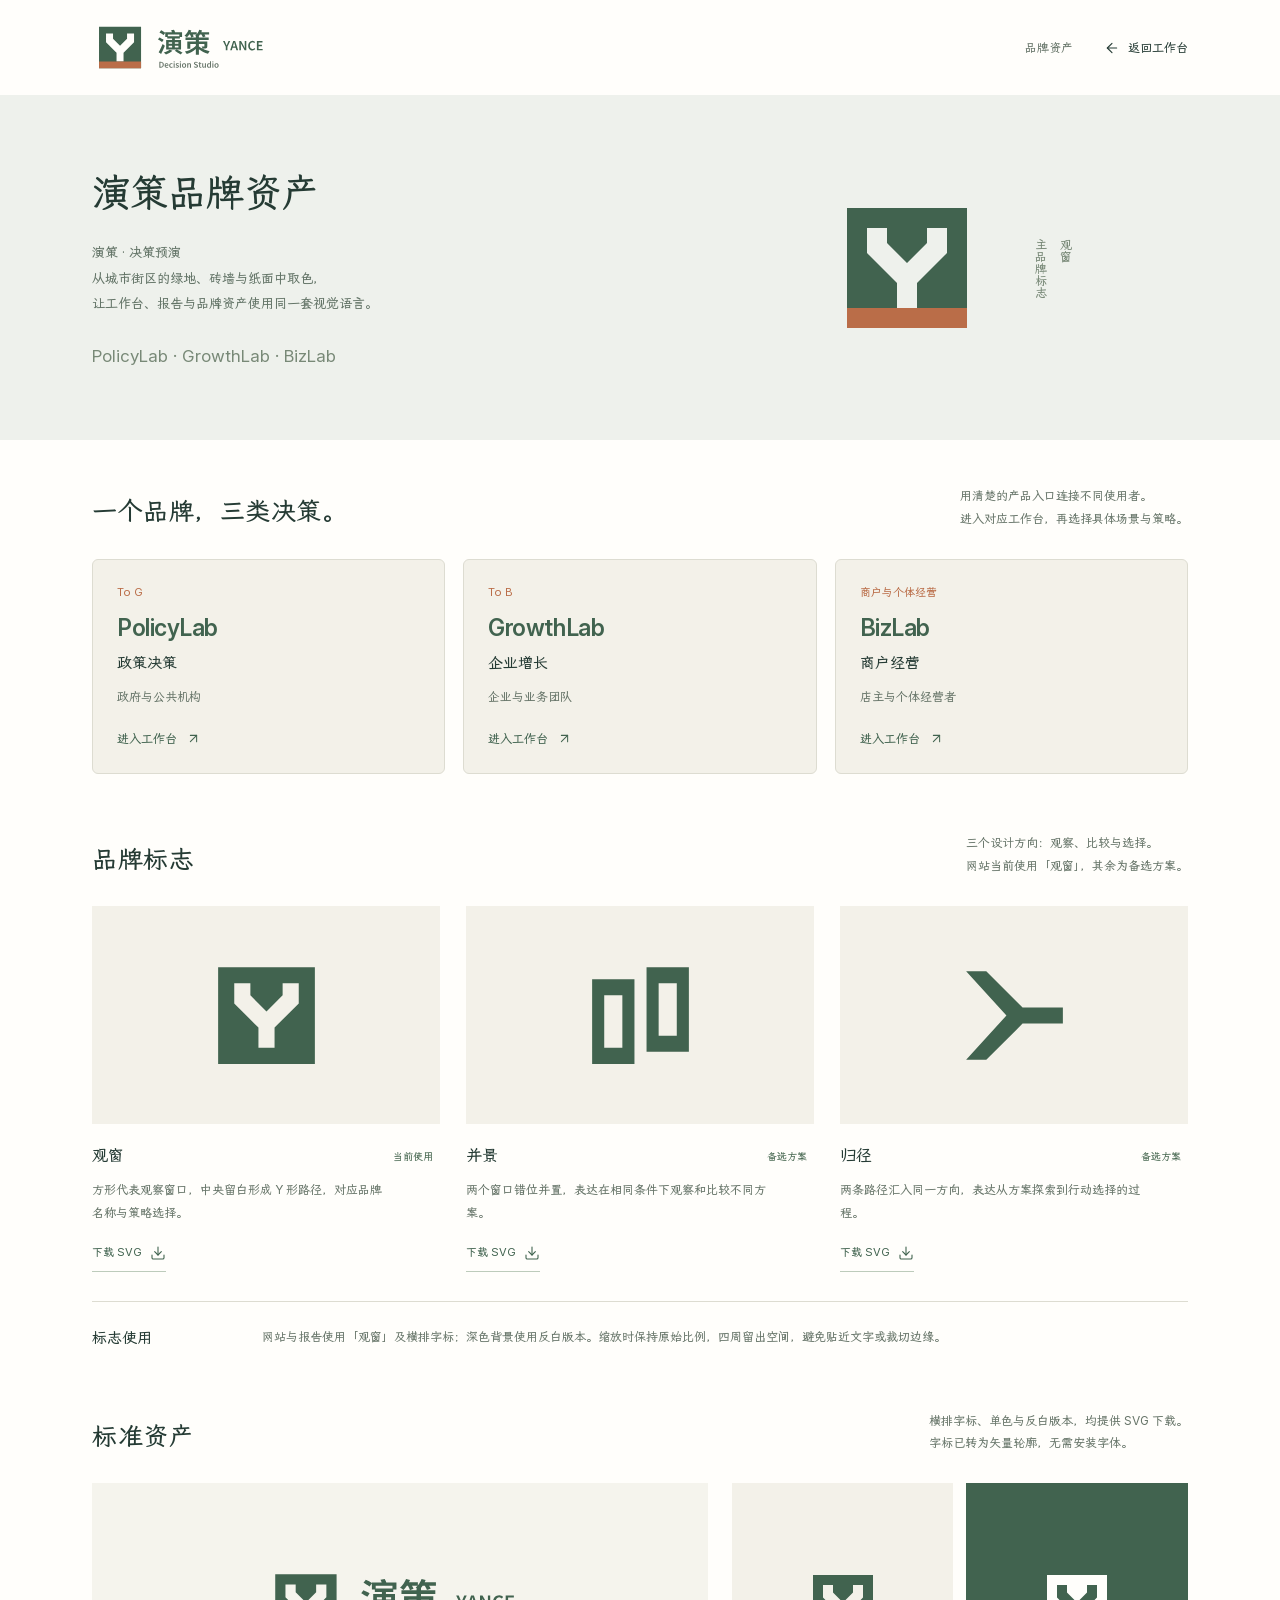
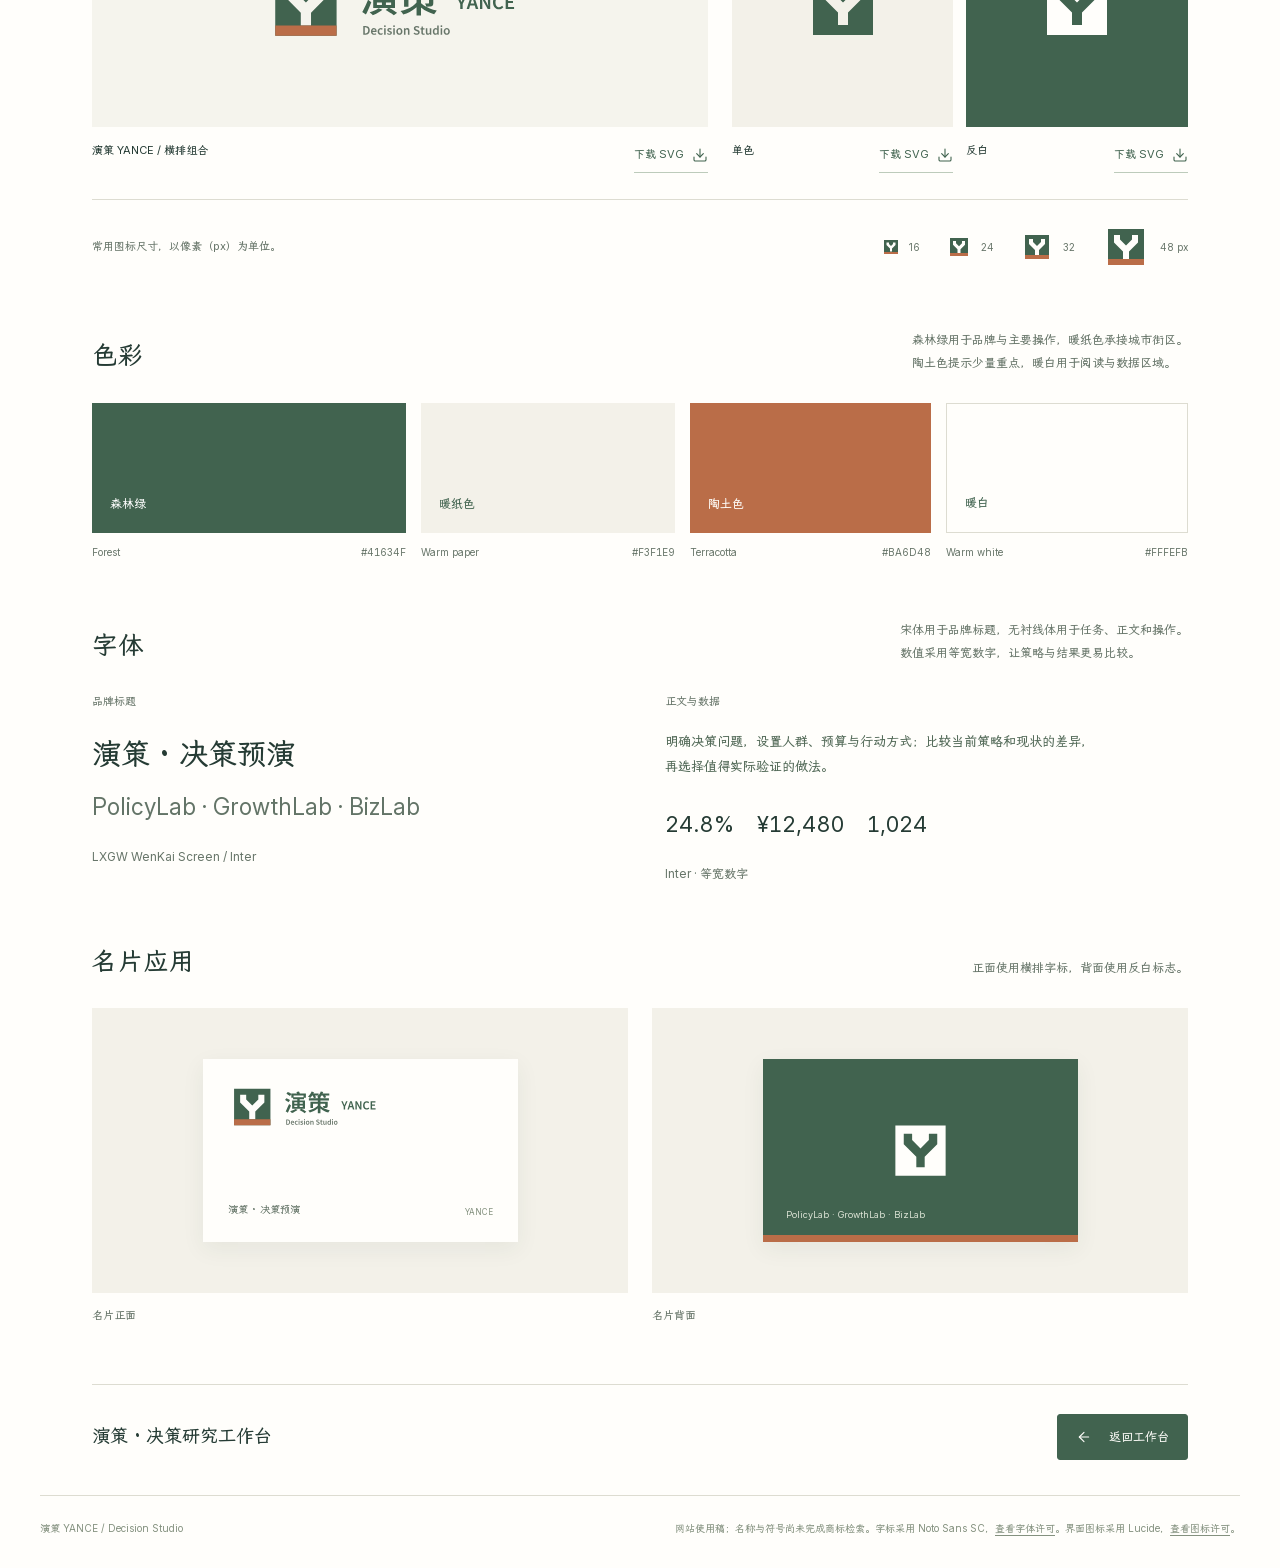
==== commit 0b53018e: "Polish product typography navigation and district scenes" ====
--- a/docs/brand.html
+++ b/docs/brand.html
@@ -10,8 +10,8 @@
 <link rel="stylesheet" href="assets/fonts.css">
 <script defer src="assets/lucide.min.js"></script>
 <style>
-:root{--paper:#f3f1e9;--forest:#41634f;--terracotta:#ba6d48;--sage:#829484;--ink:#253b34;--muted:#68766a;--line:#dddcd1;--sans:"Noto Sans SC","Segoe UI","Microsoft YaHei",sans-serif;--serif:"Noto Serif SC","Songti SC",SimSun,Georgia,serif}
-*{box-sizing:border-box}html{scroll-behavior:smooth}body{margin:0;background:#fffefb;color:var(--ink);font:14px/1.8 var(--sans);-webkit-font-smoothing:antialiased}a{color:inherit;text-decoration:none}button{font:inherit;cursor:pointer}a:focus-visible,button:focus-visible{outline:2px solid var(--forest);outline-offset:5px}::selection{background:#dbe4d8}.wrap{max-width:1200px;margin:auto;padding:0 52px}.masthead{height:95px;display:flex;align-items:center;justify-content:space-between;gap:24px}.wordmark{width:185px;height:auto;display:block}.nav{display:flex;align-items:center;gap:31px;font-size:12px}.nav .current{color:var(--muted)}.nav a:hover{color:#55785e}.nav svg{width:15px;height:15px;vertical-align:middle;margin-left:11px}.intro-band{background:var(--paper)}.intro{min-height:345px;display:grid;grid-template-columns:1.2fr 1fr;align-items:center;gap:60px;padding-top:55px;padding-bottom:54px}.intro h1{font-family:var(--serif);font-size:38px;line-height:1.6;font-weight:500;margin:0 0 17px}.intro p{font-size:13px;line-height:1.95;color:#637467;max-width:445px;margin:0}.intro .brand-line{font-family:Georgia,serif;font-size:17px;color:#788977;margin-top:24px}.hero-symbol{display:flex;align-items:center;justify-content:center;gap:40px}.hero-symbol img{width:160px;height:160px}.hero-symbol .caption{writing-mode:vertical-rl;color:#758674;font-family:var(--serif);font-size:12px;line-height:2.1}.content{padding-top:45px}.section{margin-bottom:58px}.section-heading{display:flex;justify-content:space-between;align-items:flex-end;gap:32px;margin-bottom:28px}.section-heading h2{font-size:25px;font-family:var(--serif);line-height:1.5;font-weight:500;margin:0}.section-heading p{margin:0;font-size:12px;color:var(--muted);max-width:420px;line-height:1.9}.concepts{display:grid;grid-template-columns:repeat(3,1fr);gap:26px}.concept{min-width:0}.symbol-stage{height:218px;display:grid;place-items:center;background:#f3f1e9}.symbol-stage img{width:129px;height:129px}.concept.recommended .symbol-stage{background:#f3f1e9}.concept-heading{display:flex;align-items:center;justify-content:space-between;gap:12px;margin:18px 0 7px}.concept-heading h3{font-size:16px;font-family:var(--serif);font-weight:500;margin:0}.status{font-size:10px;color:#496952;background:#e6ece0;padding:3px 7px}.concept p{font-size:11px;color:var(--muted);margin:0;line-height:1.95;max-width:300px}.concept .download{margin-top:15px}.download{display:inline-flex;align-items:center;gap:14px;font-size:11px;color:var(--forest);padding:0 0 4px;border-bottom:1px solid #bdcbbb}.download:hover{border-color:var(--forest)}.download svg{width:13px;height:13px}.recommendation{display:grid;grid-template-columns:145px 1fr;gap:25px;border-top:1px solid var(--line);margin-top:29px;padding-top:23px}.recommendation strong{font-family:var(--serif);font-size:15px;font-weight:500}.recommendation p{font-size:12px;color:var(--muted);line-height:1.95;margin:0;max-width:780px}.assets-grid{display:grid;grid-template-columns:1.35fr 1fr;gap:24px}.signature-stage{height:244px;background:#f5f4ed;display:flex;align-items:center;justify-content:center}.signature-stage img{width:270px;max-width:80%}.small-variants{display:grid;grid-template-columns:1fr 1fr;gap:13px}.variant-stage{height:244px;display:grid;place-items:center;background:#f3f1e9}.variant-stage.dark{background:var(--forest)}.variant-stage img{width:80px;height:80px}.asset-meta{display:flex;justify-content:space-between;gap:15px;margin-top:14px;align-items:flex-start}.asset-meta strong{font-size:11px;font-weight:400}.asset-meta .download{font-size:10px;gap:8px}.size-row{display:flex;justify-content:space-between;align-items:center;gap:25px;padding-top:23px;margin-top:26px;border-top:1px solid var(--line)}.size-row p{font-size:11px;color:var(--muted);margin:0}.size-ladder{display:flex;align-items:center;gap:27px}.size-sample{display:flex;align-items:center;gap:10px;font-size:10px;color:var(--muted)}.size-sample img{display:block}.palette{display:grid;grid-template-columns:1.3fr 1.05fr 1fr 1fr;gap:15px}.swatch{height:130px;display:flex;align-items:flex-end;padding:18px;color:white;font-size:12px}.swatch.forest{background:#41634f}.swatch.paper{background:#f3f1e9;color:var(--forest)}.swatch.terracotta{background:#ba6d48;color:#fffefb}.swatch.white{background:#fffefb;border:1px solid var(--line);color:var(--forest)}.color-meta{display:flex;align-items:center;justify-content:space-between;gap:10px;font-size:10px;color:var(--muted);margin-top:10px}.color-meta span:last-child{font-variant-numeric:tabular-nums}.type-area{display:grid;grid-template-columns:1fr 1fr;gap:50px;align-items:start}.type-kind{font-size:11px;color:var(--muted);margin:0 0 17px}.type-serif{font-family:var(--serif);font-size:29px;font-weight:500;line-height:1.75;margin:0 0 9px}.type-latin{font-family:Georgia,serif;font-size:23px;line-height:1.65;margin:0;color:#637467}.type-body{font-size:13px;line-height:1.9;margin:0 0 26px;max-width:430px;color:#536a58}.type-number{font-size:22px;font-variant-numeric:tabular-nums;display:flex;gap:23px;margin:0 0 15px}.type-note{font-size:10px;line-height:1.8;color:var(--muted);margin:19px 0 0}.applications{display:grid;grid-template-columns:1fr 1fr;gap:24px}.stationery{height:285px;background:#f3f1e9;display:grid;place-items:center;padding:28px}.business-card{width:315px;max-width:100%;aspect-ratio:1.72;background:#fffefb;box-shadow:0 7px 22px #253b3410;padding:23px 25px;display:flex;flex-direction:column;justify-content:space-between}.business-card .card-logo{width:160px;display:block}.card-foot{display:flex;justify-content:space-between;align-items:end;gap:12px}.card-foot p{font-family:var(--serif);font-size:10px;color:#627265;margin:0}.card-foot span{font-family:Georgia,serif;font-size:8px;color:#84917f}.card-back{background:var(--forest);align-items:center;justify-content:center;position:relative}.card-back img{width:67px;height:67px}.card-back .back-footer{position:absolute;left:23px;bottom:19px;font-family:Georgia,serif;font-size:9px;color:#dde4d6}.card-back .earth-rule{position:absolute;bottom:0;left:0;height:7px;width:100%;background:var(--terracotta)}.application-label{font-size:11px;color:var(--muted);margin:13px 0 0}.closing{display:flex;align-items:center;justify-content:space-between;gap:35px;margin:0 0 35px;padding-top:29px;border-top:1px solid var(--line)}.closing p{font-size:18px;line-height:1.6;font-family:var(--serif);margin:0}.button{display:inline-flex;gap:17px;align-items:center;justify-content:center;background:var(--forest);color:#fffefb;padding:11px 18px;border:1px solid var(--forest);border-radius:3px;font-size:12px}.button:hover{background:#34533f}.button svg{width:14px;height:14px}.footer{font-size:10px;color:#84917f;line-height:1.9;display:flex;justify-content:space-between;gap:35px;border-top:1px solid var(--line);padding:23px 0 30px}.footer p{margin:0}.footer p:last-child{max-width:620px;text-align:right}
+:root{--paper:#f3f1e9;--forest:#41634f;--terracotta:#ba6d48;--sage:#829484;--ink:#253b34;--muted:#68766a;--line:#dddcd1;--sans:"Inter","Yance Screen","Microsoft YaHei",sans-serif;--serif:"Yance Screen",serif}
+*{box-sizing:border-box}html{scroll-behavior:smooth}body{margin:0;background:#fffefb;color:var(--ink);font:14px/1.8 var(--sans);-webkit-font-smoothing:antialiased}a{color:inherit;text-decoration:none}button{font:inherit;cursor:pointer}a:focus-visible,button:focus-visible{outline:2px solid var(--forest);outline-offset:5px}::selection{background:#dbe4d8}.wrap{max-width:1200px;margin:auto;padding:0 52px}.masthead{height:95px;display:flex;align-items:center;justify-content:space-between;gap:24px}.wordmark{width:185px;height:auto;display:block}.nav{display:flex;align-items:center;gap:31px;font-size:12px}.nav .current{color:var(--muted)}.nav a:hover{color:#55785e}.nav svg{width:15px;height:15px;vertical-align:middle;margin-left:11px}.intro-band{background:var(--paper)}.intro{min-height:345px;display:grid;grid-template-columns:1.2fr 1fr;align-items:center;gap:60px;padding-top:55px;padding-bottom:54px}.intro h1{font-family:var(--serif);font-size:38px;line-height:1.6;font-weight:500;margin:0 0 17px}.intro p{font-size:13px;line-height:1.95;color:#637467;max-width:445px;margin:0}.intro .brand-line{font-family:"Inter",sans-serif;font-size:17px;color:#788977;margin-top:24px}.hero-symbol{display:flex;align-items:center;justify-content:center;gap:40px}.hero-symbol img{width:160px;height:160px}.hero-symbol .caption{writing-mode:vertical-rl;color:#758674;font-family:var(--serif);font-size:12px;line-height:2.1}.content{padding-top:45px}.section{margin-bottom:58px}.section-heading{display:flex;justify-content:space-between;align-items:flex-end;gap:32px;margin-bottom:28px}.section-heading h2{font-size:25px;font-family:var(--serif);line-height:1.5;font-weight:500;margin:0}.section-heading p{margin:0;font-size:12px;color:var(--muted);max-width:420px;line-height:1.9}.concepts{display:grid;grid-template-columns:repeat(3,1fr);gap:26px}.concept{min-width:0}.symbol-stage{height:218px;display:grid;place-items:center;background:#f3f1e9}.symbol-stage img{width:129px;height:129px}.concept.recommended .symbol-stage{background:#f3f1e9}.concept-heading{display:flex;align-items:center;justify-content:space-between;gap:12px;margin:18px 0 7px}.concept-heading h3{font-size:16px;font-family:var(--serif);font-weight:500;margin:0}.status{font-size:10px;color:#496952;background:#e6ece0;padding:3px 7px}.concept p{font-size:11px;color:var(--muted);margin:0;line-height:1.95;max-width:300px}.concept .download{margin-top:15px}.download{display:inline-flex;align-items:center;gap:14px;font-size:11px;color:var(--forest);padding:0 0 4px;border-bottom:1px solid #bdcbbb}.download:hover{border-color:var(--forest)}.download svg{width:13px;height:13px}.recommendation{display:grid;grid-template-columns:145px 1fr;gap:25px;border-top:1px solid var(--line);margin-top:29px;padding-top:23px}.recommendation strong{font-family:var(--serif);font-size:15px;font-weight:500}.recommendation p{font-size:12px;color:var(--muted);line-height:1.95;margin:0;max-width:780px}.assets-grid{display:grid;grid-template-columns:1.35fr 1fr;gap:24px}.signature-stage{height:244px;background:#f5f4ed;display:flex;align-items:center;justify-content:center}.signature-stage img{width:270px;max-width:80%}.small-variants{display:grid;grid-template-columns:1fr 1fr;gap:13px}.variant-stage{height:244px;display:grid;place-items:center;background:#f3f1e9}.variant-stage.dark{background:var(--forest)}.variant-stage img{width:80px;height:80px}.asset-meta{display:flex;justify-content:space-between;gap:15px;margin-top:14px;align-items:flex-start}.asset-meta strong{font-size:11px;font-weight:400}.asset-meta .download{font-size:10px;gap:8px}.size-row{display:flex;justify-content:space-between;align-items:center;gap:25px;padding-top:23px;margin-top:26px;border-top:1px solid var(--line)}.size-row p{font-size:11px;color:var(--muted);margin:0}.size-ladder{display:flex;align-items:center;gap:27px}.size-sample{display:flex;align-items:center;gap:10px;font-size:10px;color:var(--muted)}.size-sample img{display:block}.palette{display:grid;grid-template-columns:1.3fr 1.05fr 1fr 1fr;gap:15px}.swatch{height:130px;display:flex;align-items:flex-end;padding:18px;color:white;font-size:12px}.swatch.forest{background:#41634f}.swatch.paper{background:#f3f1e9;color:var(--forest)}.swatch.terracotta{background:#ba6d48;color:#fffefb}.swatch.white{background:#fffefb;border:1px solid var(--line);color:var(--forest)}.color-meta{display:flex;align-items:center;justify-content:space-between;gap:10px;font-size:10px;color:var(--muted);margin-top:10px}.color-meta span:last-child{font-variant-numeric:tabular-nums}.type-area{display:grid;grid-template-columns:1fr 1fr;gap:50px;align-items:start}.type-kind{font-size:11px;color:var(--muted);margin:0 0 17px}.type-serif{font-family:var(--serif);font-size:29px;font-weight:500;line-height:1.75;margin:0 0 9px}.type-latin{font-family:"Inter",sans-serif;font-size:23px;line-height:1.65;margin:0;color:#637467}.type-body{font-size:13px;line-height:1.9;margin:0 0 26px;max-width:430px;color:#536a58}.type-number{font-size:22px;font-variant-numeric:tabular-nums;display:flex;gap:23px;margin:0 0 15px}.type-note{font-size:10px;line-height:1.8;color:var(--muted);margin:19px 0 0}.applications{display:grid;grid-template-columns:1fr 1fr;gap:24px}.stationery{height:285px;background:#f3f1e9;display:grid;place-items:center;padding:28px}.business-card{width:315px;max-width:100%;aspect-ratio:1.72;background:#fffefb;box-shadow:0 7px 22px #253b3410;padding:23px 25px;display:flex;flex-direction:column;justify-content:space-between}.business-card .card-logo{width:160px;display:block}.card-foot{display:flex;justify-content:space-between;align-items:end;gap:12px}.card-foot p{font-family:var(--serif);font-size:10px;color:#627265;margin:0}.card-foot span{font-family:"Inter",sans-serif;font-size:8px;color:#84917f}.card-back{background:var(--forest);align-items:center;justify-content:center;position:relative}.card-back img{width:67px;height:67px}.card-back .back-footer{position:absolute;left:23px;bottom:19px;font-family:"Inter",sans-serif;font-size:9px;color:#dde4d6}.card-back .earth-rule{position:absolute;bottom:0;left:0;height:7px;width:100%;background:var(--terracotta)}.application-label{font-size:11px;color:var(--muted);margin:13px 0 0}.closing{display:flex;align-items:center;justify-content:space-between;gap:35px;margin:0 0 35px;padding-top:29px;border-top:1px solid var(--line)}.closing p{font-size:18px;line-height:1.6;font-family:var(--serif);margin:0}.button{display:inline-flex;gap:17px;align-items:center;justify-content:center;background:var(--forest);color:#fffefb;padding:11px 18px;border:1px solid var(--forest);border-radius:3px;font-size:12px}.button:hover{background:#34533f}.button svg{width:14px;height:14px}.footer{font-size:10px;color:#84917f;line-height:1.9;display:flex;justify-content:space-between;gap:35px;border-top:1px solid var(--line);padding:23px 0 30px}.footer p{margin:0}.footer p:last-child{max-width:620px;text-align:right}
 @media(max-width:1050px){.wrap{padding-left:30px;padding-right:30px}.intro{gap:25px;min-height:318px}.intro h1{font-size:33px}.hero-symbol{gap:20px}.hero-symbol img{width:140px;height:140px}.concepts{gap:19px}.symbol-stage{height:195px}.assets-grid{gap:18px;grid-template-columns:1.15fr 1fr}.signature-stage,.variant-stage{height:213px}.type-area{gap:35px}.type-serif{font-size:25px}.type-latin{font-size:21px}.stationery{padding:22px;height:268px}.business-card{padding:20px}.business-card .card-logo{width:149px}.palette{gap:12px}.size-ladder{gap:19px}}
 @media(max-width:720px){.wrap{padding-left:21px;padding-right:21px}.masthead{height:79px}.wordmark{width:154px}.nav{font-size:11px;gap:15px}.nav .current{display:none}.nav svg{margin-left:6px}.intro{grid-template-columns:1fr;gap:29px;padding-top:36px;padding-bottom:37px}.intro h1{font-size:31px;margin-bottom:14px}.intro p{font-size:12px;max-width:410px}.intro .brand-line{font-size:15px;margin-top:17px}.hero-symbol{justify-content:flex-start;gap:27px}.hero-symbol img{width:103px;height:103px}.hero-symbol .caption{writing-mode:horizontal-tb;font-size:12px}.content{padding-top:31px}.section{margin-bottom:40px}.section-heading{display:block;margin-bottom:21px}.section-heading h2{font-size:24px}.section-heading p{font-size:11px;margin-top:11px;max-width:none}.concepts{grid-template-columns:1fr;gap:27px}.symbol-stage{height:200px}.symbol-stage img{width:122px;height:122px}.concept-heading{margin-top:13px}.concept p{max-width:none}.concept .download{margin-top:11px}.recommendation{grid-template-columns:1fr;gap:8px;margin-top:25px;padding-top:20px}.recommendation strong{font-size:16px}.recommendation p{font-size:11px}.assets-grid{grid-template-columns:1fr;gap:23px}.signature-stage{height:205px}.signature-stage img{width:267px}.variant-stage{height:176px}.variant-stage img{width:75px;height:75px}.size-row{flex-direction:column;align-items:flex-start;gap:19px;padding-top:20px;margin-top:23px}.size-ladder{gap:20px}.size-sample{gap:7px}.palette{grid-template-columns:1fr 1fr;gap:25px 12px}.swatch{height:118px;padding:16px}.color-meta{gap:8px}.type-area{grid-template-columns:1fr;gap:26px}.type-kind{margin-bottom:13px}.type-serif{font-size:26px}.type-latin{font-size:21px}.type-body{font-size:12px;margin-bottom:19px;max-width:none}.type-note{margin-top:15px}.type-number{font-size:20px;gap:23px}.applications{grid-template-columns:1fr;gap:23px}.stationery{height:273px;padding:22px}.business-card{padding:23px}.business-card .card-logo{width:158px}.closing{flex-direction:column;align-items:flex-start;gap:18px;margin-bottom:25px;padding-top:24px}.closing p{font-size:19px}.button{font-size:11px}.footer{flex-direction:column;gap:8px;padding:19px 0 24px}.footer p:last-child{text-align:left}}
 @media(prefers-reduced-motion:reduce){html{scroll-behavior:auto}}
@@ -20,11 +20,12 @@
 .nav a{display:inline-flex;align-items:center;gap:8px}.nav a .lucide,.download .lucide,.button .lucide{display:block;width:16px;height:16px;flex-shrink:0;margin:0;stroke-width:1.65}.download{gap:8px;min-height:32px;white-space:nowrap}.asset-meta .download{font-size:11px}.concept p,.type-note{font-size:12px}.section-heading h2{letter-spacing:.02em}.type-number{font-variant-numeric:lining-nums tabular-nums}.footer a{text-decoration:underline;text-underline-offset:3px}
 
 .product-architecture{display:grid;grid-template-columns:repeat(3,minmax(0,1fr));gap:18px}.product-link{display:flex;flex-direction:column;align-items:flex-start;padding:24px;background:var(--paper);border:1px solid var(--line);border-radius:6px;transition:background .15s,border-color .15s}.product-link:hover{background:#e9eddf;border-color:#9db097}.product-code{font-size:11px;color:var(--terracotta);line-height:1.5;margin-bottom:12px}.product-link strong{font-size:23px;font-weight:600;line-height:1.4;color:var(--forest);letter-spacing:-.02em}.product-label{font-size:15px;margin-top:5px;color:var(--ink)}.product-link p{font-size:12px;color:var(--muted);margin:10px 0 20px}.product-visit{display:inline-flex;align-items:center;gap:9px;font-size:12px;color:var(--forest);margin-top:auto}.product-visit svg{width:15px;height:15px}.swatch.terracotta{color:#fffefb}.color-meta span:last-child{text-transform:uppercase}@media(max-width:720px){.product-architecture{grid-template-columns:1fr;gap:12px}.product-link{padding:20px}.product-link strong{font-size:22px}.product-code{margin-bottom:8px}.product-link p{margin-bottom:15px}}
+body{font-size:15px}.type-serif,.intro h1,.section-heading h2{font-weight:400}.type-latin,.type-number{font-family:"Inter",sans-serif}.intro-band{background:#eef1ec}.status{border-radius:0;background:transparent}.symbol-stage,.signature-stage,.variant-stage{border-radius:0}
 </style>
 </head>
 <body>
 <header class="masthead wrap"><a href="index.html" aria-label="演策 YANCE，返回研究工作台"><img class="wordmark" src="assets/logo-horizontal.svg" alt="演策 YANCE Decision Studio"></a><nav class="nav" aria-label="品牌页面导航"><span class="current" aria-current="page">品牌资产</span><a href="index.html"><i data-lucide="arrow-left" aria-hidden="true"></i>返回工作台</a></nav></header>
-<div class="intro-band"><section class="intro wrap" aria-labelledby="page-title"><div><h1 id="page-title">演策品牌资产</h1><p>重要决策，先预演一次。<br>从城市街区的绿地、砖墙与纸面中取色，<br>让工作台、报告与品牌资产使用同一套视觉语言。</p><p class="brand-line" lang="en">Strategy before action.</p></div><div class="hero-symbol"><img src="assets/mark.svg" alt="演策观窗品牌标志"><div class="caption">观窗<br>主品牌标志</div></div></section></div>
+<div class="intro-band"><section class="intro wrap" aria-labelledby="page-title"><div><h1 id="page-title">演策品牌资产</h1><p>演策 · 决策预演<br>从城市街区的绿地、砖墙与纸面中取色，<br>让工作台、报告与品牌资产使用同一套视觉语言。</p><p class="brand-line" lang="en">PolicyLab · GrowthLab · BizLab</p></div><div class="hero-symbol"><img src="assets/mark.svg" alt="演策观窗品牌标志"><div class="caption">观窗<br>主品牌标志</div></div></section></div>
 <main class="wrap content">
 <section class="section" aria-labelledby="products-title"><div class="section-heading"><h2 id="products-title">一个品牌，三类决策。</h2><p>用清楚的产品入口连接不同使用者。<br>进入对应工作台，再选择具体场景与策略。</p></div><nav class="product-architecture" aria-label="演策产品"><a class="product-link" href="index.html?scene=public"><span class="product-code">To G</span><strong>PolicyLab</strong><span class="product-label">政策决策</span><p>政府与公共机构</p><span class="product-visit">进入工作台<i data-lucide="arrow-up-right" aria-hidden="true"></i></span></a><a class="product-link" href="index.html?scene=growth"><span class="product-code">To B</span><strong>GrowthLab</strong><span class="product-label">企业增长</span><p>企业与业务团队</p><span class="product-visit">进入工作台<i data-lucide="arrow-up-right" aria-hidden="true"></i></span></a><a class="product-link" href="index.html?scene=merchant"><span class="product-code">商户与个体经营</span><strong>BizLab</strong><span class="product-label">商户经营</span><p>店主与个体经营者</p><span class="product-visit">进入工作台<i data-lucide="arrow-up-right" aria-hidden="true"></i></span></a></nav></section>
 <section class="section" aria-labelledby="shapes-title"><div class="section-heading"><h2 id="shapes-title">品牌标志</h2><p>三个设计方向：观察、比较与选择。<br>网站当前使用「观窗」，其余为备选方案。</p></div>
@@ -35,8 +36,8 @@
 </div><div class="recommendation"><strong>标志使用</strong><p>网站与报告使用「观窗」及横排字标；深色背景使用反白版本。缩放时保持原始比例，四周留出空间，避免贴近文字或裁切边缘。</p></div></section>
 <section class="section" aria-labelledby="assets-title"><div class="section-heading"><h2 id="assets-title">标准资产</h2><p>横排字标、单色与反白版本，均提供 SVG 下载。<br>字标已转为矢量轮廓，无需安装字体。</p></div><div class="assets-grid"><div><div class="signature-stage"><img src="assets/logo-horizontal.svg" alt="演策 YANCE 横排品牌组合"></div><div class="asset-meta"><strong>演策 YANCE / 横排组合</strong><a class="download" href="assets/logo-horizontal.svg" download="yance-signature.svg" aria-label="下载演策横排字标 SVG">下载 SVG<i data-lucide="download" aria-hidden="true"></i></a></div></div><div class="small-variants"><div><div class="variant-stage"><img src="assets/mark-mono.svg" alt="演策单色品牌符号"></div><div class="asset-meta"><strong>单色</strong><a class="download" href="assets/mark-mono.svg" download="yance-mono.svg" aria-label="下载单色 SVG">下载 SVG<i data-lucide="download" aria-hidden="true"></i></a></div></div><div><div class="variant-stage dark"><img src="assets/mark-reverse.svg" alt="演策反白品牌符号"></div><div class="asset-meta"><strong>反白</strong><a class="download" href="assets/mark-reverse.svg" download="yance-reverse.svg" aria-label="下载反白 SVG">下载 SVG<i data-lucide="download" aria-hidden="true"></i></a></div></div></div></div><div class="size-row"><p>常用图标尺寸，以像素（px）为单位。</p><div class="size-ladder"><div class="size-sample"><img src="assets/favicon.svg" alt="16 像素符号" width="16" height="16"><span>16</span></div><div class="size-sample"><img src="assets/mark.svg" alt="24 像素符号" width="24" height="24"><span>24</span></div><div class="size-sample"><img src="assets/mark.svg" alt="32 像素符号" width="32" height="32"><span>32</span></div><div class="size-sample"><img src="assets/mark.svg" alt="48 像素符号" width="48" height="48"><span>48 px</span></div></div></div></section>
 <section class="section" aria-labelledby="palette-title"><div class="section-heading"><h2 id="palette-title">色彩</h2><p>森林绿用于品牌与主要操作，暖纸色承接城市街区。<br>陶土色提示少量重点，暖白用于阅读与数据区域。</p></div><div class="palette"><div><div class="swatch forest">森林绿</div><div class="color-meta"><span>Forest</span><span>#41634f</span></div></div><div><div class="swatch paper">暖纸色</div><div class="color-meta"><span>Warm paper</span><span>#f3f1e9</span></div></div><div><div class="swatch terracotta">陶土色</div><div class="color-meta"><span>Terracotta</span><span>#ba6d48</span></div></div><div><div class="swatch white">暖白</div><div class="color-meta"><span>Warm white</span><span>#fffefb</span></div></div></div></section>
-<section class="section" aria-labelledby="type-title"><div class="section-heading"><h2 id="type-title">字体</h2><p>宋体用于品牌标题，无衬线体用于任务、正文和操作。<br>数值采用等宽数字，让策略与结果更易比较。</p></div><div class="type-area"><div><p class="type-kind">品牌标题</p><p class="type-serif">重要决策，先预演一次。</p><p class="type-latin" lang="en">Strategy before action.</p><p class="type-note">Noto Serif SC / Georgia</p></div><div><p class="type-kind">正文与数据</p><p class="type-body">明确决策问题，设置人群、预算与行动方式；比较当前策略和现状的差异，再选择值得实际验证的做法。</p><p class="type-number"><span>24.8%</span><span>¥12,480</span><span>1,024</span></p><p class="type-note">Noto Sans SC · 等宽数字</p></div></div></section>
-<section class="section" aria-labelledby="application-title"><div class="section-heading"><h2 id="application-title">名片应用</h2><p>正面使用横排字标，背面使用反白标志。</p></div><div class="applications"><div><div class="stationery"><div class="business-card"><img class="card-logo" src="assets/logo-horizontal.svg" alt="演策横排标志名片"><div class="card-foot"><p>重要决策，先预演一次。</p><span>YANCE</span></div></div></div><p class="application-label">名片正面</p></div><div><div class="stationery"><div class="business-card card-back"><img src="assets/mark-reverse.svg" alt="演策反白符号名片"><span class="back-footer" lang="en">Strategy before action.</span><span class="earth-rule" aria-hidden="true"></span></div></div><p class="application-label">名片背面</p></div></div></section>
+<section class="section" aria-labelledby="type-title"><div class="section-heading"><h2 id="type-title">字体</h2><p>宋体用于品牌标题，无衬线体用于任务、正文和操作。<br>数值采用等宽数字，让策略与结果更易比较。</p></div><div class="type-area"><div><p class="type-kind">品牌标题</p><p class="type-serif">演策 · 决策预演</p><p class="type-latin" lang="en">PolicyLab · GrowthLab · BizLab</p><p class="type-note">LXGW WenKai Screen / Inter</p></div><div><p class="type-kind">正文与数据</p><p class="type-body">明确决策问题，设置人群、预算与行动方式；比较当前策略和现状的差异，再选择值得实际验证的做法。</p><p class="type-number"><span>24.8%</span><span>¥12,480</span><span>1,024</span></p><p class="type-note">Inter · 等宽数字</p></div></div></section>
+<section class="section" aria-labelledby="application-title"><div class="section-heading"><h2 id="application-title">名片应用</h2><p>正面使用横排字标，背面使用反白标志。</p></div><div class="applications"><div><div class="stationery"><div class="business-card"><img class="card-logo" src="assets/logo-horizontal.svg" alt="演策横排标志名片"><div class="card-foot"><p>演策 · 决策预演</p><span>YANCE</span></div></div></div><p class="application-label">名片正面</p></div><div><div class="stationery"><div class="business-card card-back"><img src="assets/mark-reverse.svg" alt="演策反白符号名片"><span class="back-footer" lang="en">PolicyLab · GrowthLab · BizLab</span><span class="earth-rule" aria-hidden="true"></span></div></div><p class="application-label">名片背面</p></div></div></section>
 <div class="closing"><p>演策 · 决策研究工作台</p><a class="button" href="index.html"><i data-lucide="arrow-left" aria-hidden="true"></i>返回工作台</a></div>
 </main><footer class="footer wrap"><p>演策 YANCE / Decision Studio</p><p>网站使用稿；名称与符号尚未完成商标检索。字标采用 Noto Sans SC，<a href="assets/FONT-LICENSE.txt">查看字体许可</a>。界面图标采用 Lucide，<a href="assets/ICON-LICENSE.txt">查看图标许可</a>。</p></footer>
 <script>document.addEventListener("DOMContentLoaded",function(){if(window.lucide){lucide.createIcons({attrs:{"stroke-width":1.65,"aria-hidden":"true","focusable":"false"}})}});</script></body>
--- a/docs/assets/fonts.css
+++ b/docs/assets/fonts.css
@@ -34,3 +34,7 @@
   font-display: swap;
   src: url(yance-title-1.woff2) format('woff2');
 }
+/* Screen reading family, with complete static copy and common GB2312 characters. */
+@font-face{font-family:"Yance Screen";font-style:normal;font-weight:400;font-display:swap;src:url("yance-screen.woff2") format("woff2")}
+@font-face{font-family:"Inter";font-style:normal;font-weight:100 900;font-display:swap;src:url("inter-latin.woff2") format("woff2");unicode-range:U+0000-024F,U+2000-20CF,U+2190-21FF}
+@font-face{font-family:"Yance Screen";font-style:normal;font-weight:400;font-display:swap;src:url("yance-screen-common.woff2") format("woff2");unicode-range:U+A4,U+A7,U+A8,U+B0,U+B1,U+E0,U+E1,U+E8,U+E9,U+EA,U+EC,U+ED,U+F2,U+F3,U+F9,U+FA,U+FC,U+101,U+113,U+11B,U+12B,U+14D,U+16B,U+1CE,U+1D0,U+1D2,U+1D4,U+1D6,U+1D8,U+1DA,U+1DC,U+2C7,U+2C9,U+391,U+392,U+393,U+394,U+395,U+396,U+397,U+398,U+399,U+39A,U+39B,U+39C,U+39D,U+39E,U+39F,U+3A0,U+3A1,U+3A3,U+3A4,U+3A5,U+3A6,U+3A7,U+3A8,U+3A9,U+3B1,U+3B2,U+3B3,U+3B4,U+3B5,U+3B6,U+3B7,U+3B8,U+3B9,U+3BA,U+3BB,U+3BC,U+3BD,U+3BE,U+3BF,U+3C0,U+3C1,U+3C3,U+3C4,U+3C5,U+3C6,U+3C7,U+3C8,U+3C9,U+401,U+410,U+411,U+412,U+413,U+414,U+415,U+416,U+417,U+418,U+419,U+41A,U+41B,U+41C,U+41D,U+41E,U+41F,U+420,U+421,U+422,U+423,U+424,U+425,U+426,U+427,U+428,U+429,U+42A,U+42B,U+42C,U+42D,U+42E,U+42F,U+430,U+431,U+432,U+433,U+434,U+435,U+436,U+437,U+438,U+439,U+43A,U+43B,U+43C,U+43D,U+43E,U+43F,U+440,U+441,U+442,U+443,U+444,U+445,U+446,U+447,U+448,U+449,U+44A,U+44B,U+44C,U+44D,U+44E,U+44F,U+451,U+2015,U+2016,U+2018,U+2019,U+2030,U+2032,U+2033,U+203B,U+2103,U+2116,U+2160,U+2161,U+2162,U+2163,U+2164,U+2165,U+2166,U+2167,U+2168,U+2169,U+216A,U+216B,U+2190,U+2191,U+2193,U+2208,U+220F,U+2211,U+221A,U+221D,U+221E,U+2220,U+2225,U+2227,U+2228,U+2229,U+222A,U+222B,U+222E,U+2234,U+2235,U+2236,U+2237,U+223D,U+2248,U+224C,U+2260,U+2261,U+2264,U+2265,U+226E,U+226F,U+2299,U+22A5,U+2312,U+2460,U+2461,U+2462,U+2463,U+2464,U+2465,U+2466,U+2467,U+2468,U+2469,U+2474,U+2475,U+2476,U+2477,U+2478,U+2479,U+247A,U+247B,U+247C,U+247D,U+247E,U+247F,U+2480,U+2481,U+2482,U+2483,U+2484,U+2485,U+2486,U+2487,U+2488,U+2489,U+248A,U+248B,U+248C,U+248D,U+248E,U+248F,U+2490,U+2491,U+2492,U+2493,U+2494,U+2495,U+2496,U+2497,U+2498,U+2499,U+249A,U+249B,U+2500,U+2501,U+2502,U+2503,U+2504,U+2505,U+2506,U+2507,U+2508,U+2509,U+250A,U+250B,U+250C,U+250D,U+250E,U+250F,U+2510,U+2511,U+2512,U+2513,U+2514,U+2515,U+2516,U+2517,U+2518,U+2519,U+251A,U+251B,U+251C,U+251D,U+251E,U+251F,U+2520,U+2521,U+2522,U+2523,U+2524,U+2525,U+2526,U+2527,U+2528,U+2529,U+252A,U+252B,U+252C,U+252D,U+252E,U+252F,U+2530,U+2531,U+2532,U+2533,U+2534,U+2535,U+2536,U+2537,U+2538,U+2539,U+253A,U+253B,U+253C,U+253D,U+253E,U+253F,U+2540,U+2541,U+2542,U+2543,U+2544,U+2545,U+2546,U+2547,U+2548,U+2549,U+254A,U+254B,U+25A0,U+25A1,U+25B2,U+25B3,U+25C6,U+25C7,U+25CB,U+25CE,U+25CF,U+2605,U+2606,U+2640,U+2642,U+3041,U+3042,U+3043,U+3044,U+3045,U+3046,U+3047,U+3048,U+3049,U+304A,U+304B,U+304C,U+304D,U+304E,U+304F,U+3050,U+3051,U+3052,U+3053,U+3054,U+3055,U+3056,U+3057,U+3058,U+3059,U+305A,U+305B,U+305C,U+305D,U+305E,U+305F,U+3060,U+3061,U+3062,U+3063,U+3064,U+3065,U+3066,U+3067,U+3068,U+3069,U+306A,U+306B,U+306C,U+306D,U+306E,U+306F,U+3070,U+3071,U+3072,U+3073,U+3074,U+3075,U+3076,U+3077,U+3078,U+3079,U+307A,U+307B,U+307C,U+307D,U+307E,U+307F,U+3080,U+3081,U+3082,U+3083,U+3084,U+3085,U+3086,U+3087,U+3088,U+3089,U+308A,U+308B,U+308C,U+308D,U+308E,U+308F,U+3090,U+3091,U+3092,U+3093,U+30A1,U+30A2,U+30A3,U+30A4,U+30A5,U+30A6,U+30A7,U+30A8,U+30A9,U+30AA,U+30AB,U+30AC,U+30AD,U+30AE,U+30AF,U+30B0,U+30B1,U+30B2,U+30B3,U+30B4,U+30B5,U+30B6,U+30B7,U+30B8,U+30B9,U+30BA,U+30BB,U+30BC,U+30BD,U+30BE,U+30BF,U+30C0,U+30C1,U+30C2,U+30C3,U+30C4,U+30C5,U+30C6,U+30C7,U+30C8,U+30C9,U+30CA,U+30CB,U+30CC,U+30CD,U+30CE,U+30CF,U+30D0,U+30D1,U+30D2,U+30D3,U+30D4,U+30D5,U+30D6,U+30D7,U+30D8,U+30D9,U+30DA,U+30DB,U+30DC,U+30DD,U+30DE,U+30DF,U+30E0,U+30E1,U+30E2,U+30E3,U+30E4,U+30E5,U+30E6,U+30E7,U+30E8,U+30E9,U+30EA,U+30EB,U+30EC,U+30ED,U+30EE,U+30EF,U+30F0,U+30F1,U+30F2,U+30F3,U+30F4,U+30F5,U+30F6,U+30FB,U+3105,U+3106,U+3107,U+3108,U+3109,U+310A,U+310B,U+310C,U+310D,U+310E,U+310F,U+3110,U+3111,U+3112,U+3113,U+3114,U+3115,U+3116,U+3117,U+3118,U+3119,U+311A,U+311B,U+311C,U+311D,U+311E,U+311F,U+3120,U+3121,U+3122,U+3123,U+3124,U+3125,U+3126,U+3127,U+3128,U+3129,U+3220,U+3221,U+3222,U+3223,U+3224,U+3225,U+3226,U+3227,U+3228,U+3229,U+4E01,U+4E03,U+4E07,U+4E08,U+4E0C,U+4E10,U+4E11,U+4E15,U+4E16,U+4E18,U+4E19,U+4E1B,U+4E1C,U+4E1D,U+4E1E,U+4E22,U+4E25,U+4E27,U+4E28,U+4E2B,U+4E2C,U+4E30,U+4E32,U+4E34,U+4E36,U+4E38,U+4E39,U+4E3D,U+4E3E,U+4E3F,U+4E43,U+4E45,U+4E47,U+4E48,U+4E4C,U+4E4D,U+4E4E,U+4E4F,U+4E52,U+4E53,U+4E54,U+4E56,U+4E58,U+4E59,U+4E5C,U+4E5D,U+4E5E,U+4E60,U+4E61,U+4E69,U+4E71,U+4E73,U+4E7E,U+4E89,U+4E8C,U+4E8D,U+4E8F,U+4E91,U+4E93,U+4E95,U+4E98,U+4E9A,U+4E9F,U+4EA0,U+4EA1,U+4EA2,U+4EA5,U+4EA6,U+4EA8,U+4EA9,U+4EAC,U+4EAD,U+4EAE,U+4EB2,U+4EB3,U+4EB5,U+4EBB,U+4EBF,U+4EC0,U+4EC1,U+4EC2,U+4EC3,U+4EC4,U+4EC6,U+4EC7,U+4EC9,U+4ECA,U+4ED1,U+4ED3,U+4ED4,U+4ED5,U+4ED7,U+4ED9,U+4EDD,U+4EDE,U+4EDF,U+4EE1,U+4EE4,U+4EE8,U+4EEA,U+4EEB,U+4EEC,U+4EF0,U+4EF2,U+4EF3,U+4EF5,U+4EFF,U+4F09,U+4F0A,U+4F0D,U+4F0E,U+4F0F,U+4F10,U+4F17,U+4F19,U+4F1B,U+4F1E,U+4F1F,U+4F22,U+4F24,U+4F25,U+4F26,U+4F27,U+4F2A,U+4F2B,U+4F2F,U+4F32,U+4F36,U+4F38,U+4F3A,U+4F3C,U+4F3D,U+4F43,U+4F50,U+4F51,U+4F57,U+4F58,U+4F5A,U+4F5B,U+4F5D,U+4F5E,U+4F5F,U+4F63,U+4F64,U+4F65,U+4F67,U+4F69,U+4F6C,U+4F6F,U+4F70,U+4F73,U+4F74,U+4F76,U+4F7B,U+4F7C,U+4F7E,U+4F83,U+4F84,U+4F88,U+4F89,U+4F8D,U+4F8F,U+4F91,U+4F94,U+4F97,U+4FA0,U+4FA3,U+4FA5,U+4FA6,U+4FA7,U+4FA8,U+4FA9,U+4FAA,U+4FAC,U+4FAE,U+4FAF,U+4FB5,U+4FC4,U+4FC5,U+4FCA,U+4FCE,U+4FCF,U+4FD0,U+4FD1,U+4FD7,U+4FD8,U+4FDA,U+4FDC,U+4FDE,U+4FDF,U+4FE3,U+4FE6,U+4FE8,U+4FE9,U+4FEA,U+4FED,U+4FF1,U+4FF3,U+4FF8,U+4FFA,U+4FFE,U+500C,U+500F,U+5012,U+5014,U+5018,U+501A,U+501C,U+501F,U+5021,U+5025,U+5026,U+5028,U+5029,U+502A,U+502C,U+502D,U+502E,U+503A,U+5043,U+5048,U+504C,U+504E,U+5055,U+5065,U+506C,U+5076,U+5077,U+507B,U+507E,U+507F,U+5080,U+5085,U+5088,U+50A3,U+50A5,U+50A7,U+50A8,U+50A9,U+50AC,U+50B2,U+50BA,U+50BB,U+50D6,U+50DA,U+50E6,U+50E7,U+50EC,U+50ED,U+50EE,U+50F3,U+50F5,U+50FB,U+5106,U+5107,U+510B,U+5112,U+5121,U+513F,U+5140,U+5144,U+5145,U+5146,U+514B,U+5151,U+5154,U+5155,U+5156,U+515A,U+515C,U+5162,U+516B,U+516D,U+516E,U+5170,U+5174,U+5175,U+5178,U+5179,U+517B,U+517C,U+517D,U+5180,U+5181,U+5182,U+5188,U+5189,U+518C,U+5192,U+5195,U+5196,U+5197,U+5199,U+519B,U+519C,U+51A0,U+51A2,U+51A4,U+51A5,U+51AB,U+51AC,U+51B0,U+51B1,U+51B2,U+51B5,U+51B6,U+51B7,U+51BB,U+51BC,U+51BD,U+51C4,U+51C7,U+51C9,U+51CB,U+51CC,U+51DB,U+51DD,U+51E1,U+51E4,U+51EB,U+51ED,U+51EF,U+51F0,U+51F3,U+51F5,U+51F6,U+51F8,U+51F9,U+51FC,U+51FD,U+51FF,U+5200,U+5201,U+5202,U+5203,U+5208,U+520A,U+520D,U+520E,U+5211,U+5216,U+5218,U+521A,U+5228,U+522D,U+522E,U+5233,U+5238,U+5239,U+523A,U+523B,U+523D,U+523F,U+5240,U+5241,U+5242,U+5243,U+524A,U+524C,U+5250,U+5251,U+5254,U+5256,U+525C,U+525E,U+5261,U+5265,U+5267,U+526A,U+526F,U+5272,U+527D,U+527F,U+5281,U+5282,U+5288,U+5290,U+5293,U+529D,U+52A2,U+52A3,U+52AA,U+52AB,U+52AC,U+52AD,U+52B1,U+52B2,U+52B3,U+52BE,U+52BF,U+52C3,U+52C7,U+52C9,U+52CB,U+52D0,U+52D2,U+52D6,U+52D8,U+52DF,U+52F0,U+52F9,U+52FA,U+52FE,U+52FF,U+5300,U+5306,U+5308,U+530D,U+530F,U+5310,U+5315,U+5317,U+5319,U+531A,U+531D,U+5320,U+5321,U+5323,U+5326,U+532A,U+532E,U+533B,U+533E,U+5341,U+5343,U+5345,U+5347,U+5348,U+5349,U+534A,U+534E,U+5351,U+5352,U+5353,U+5356,U+5357,U+535A,U+535C,U+535E,U+535F,U+5361,U+5362,U+5363,U+5364,U+5366,U+5367,U+5369,U+536B,U+536E,U+536F,U+5371,U+5375,U+5377,U+5378,U+537A,U+537F,U+5382,U+5384,U+5389,U+538C,U+538D,U+5395,U+5398,U+539A,U+539D,U+53A2,U+53A3,U+53A5,U+53A6,U+53A8,U+53A9,U+53AE,U+53B6,U+53BF,U+53C1,U+53C8,U+53C9,U+53CB,U+53CC,U+53D4,U+53D9,U+53DB,U+53DF,U+53E4,U+53E5,U+53E8,U+53E9,U+53EB,U+53EC,U+53ED,U+53EE,U+53F1,U+53F3,U+53F5,U+53F8,U+53F9,U+53FB,U+53FC,U+53FD,U+5401,U+5403,U+5406,U+5409,U+540A,U+540F,U+5410,U+5412,U+5413,U+5415,U+5416,U+541B,U+541D,U+541E,U+541F,U+5420,U+5421,U+5423,U+5427,U+5428,U+5429,U+542C,U+542D,U+542E,U+5431,U+5432,U+5435,U+5438,U+5439,U+543B,U+543C,U+543E,U+5440,U+5443,U+5446,U+544B,U+5450,U+5452,U+5453,U+5454,U+5455,U+5456,U+5457,U+5459,U+545B,U+545C,U+5462,U+5464,U+5466,U+5471,U+5472,U+5473,U+5475,U+5476,U+5477,U+5478,U+547B,U+547C,U+5480,U+5482,U+5484,U+5486,U+548B,U+548E,U+548F,U+5490,U+5492,U+5494,U+5495,U+5499,U+549A,U+549B,U+549D,U+54A3,U+54A4,U+54A6,U+54A7,U+54A9,U+54AA,U+54AB,U+54AC,U+54AD,U+54AF,U+54B1,U+54B3,U+54B4,U+54B8,U+54BB,U+54BD,U+54BF,U+54C0,U+54C2,U+54C4,U+54C6,U+54C7,U+54C8,U+54C9,U+54CC,U+54CE,U+54CF,U+54D0,U+54D1,U+54D2,U+54D3,U+54D4,U+54D5,U+54D7,U+54D9,U+54DA,U+54DC,U+54DD,U+54DE,U+54DF,U+54E5,U+54E6,U+54E7,U+54E8,U+54E9,U+54ED,U+54EE,U+54F2,U+54F3,U+54FA,U+54FC,U+54FD,U+54FF,U+5501,U+5506,U+5507,U+5509,U+550F,U+5511,U+5514,U+551B,U+5520,U+5522,U+5523,U+5527,U+552A,U+552C,U+552F,U+5530,U+5531,U+5533,U+5537,U+553C,U+553E,U+553F,U+5541,U+5543,U+5544,U+5549,U+554A,U+5550,U+5555,U+5556,U+555C,U+5564,U+5565,U+5566,U+5567,U+556A,U+556C,U+556D,U+556E,U+5575,U+5576,U+5577,U+5578,U+557B,U+557C,U+557E,U+5580,U+5581,U+5582,U+5583,U+5584,U+5587,U+5588,U+5589,U+558A,U+558B,U+558F,U+5591,U+5594,U+5598,U+5599,U+559C,U+559D,U+559F,U+55A7,U+55B1,U+55B3,U+55B5,U+55B7,U+55B9,U+55BB,U+55BD,U+55BE,U+55C4,U+55C5,U+55C9,U+55CC,U+55CD,U+55D1,U+55D2,U+55D3,U+55D4,U+55D6,U+55DC,U+55DD,U+55DF,U+55E1,U+55E3,U+55E4,U+55E5,U+55E6,U+55E8,U+55EA,U+55EB,U+55EC,U+55EF,U+55F2,U+55F3,U+55F5,U+55F7,U+55FD,U+55FE,U+5600,U+5601,U+5608,U+560C,U+560E,U+560F,U+5618,U+561B,U+561E,U+561F,U+5623,U+5624,U+5627,U+562C,U+562D,U+5631,U+5632,U+5634,U+5636,U+5639,U+563B,U+563F,U+564C,U+564D,U+564E,U+5654,U+5657,U+5658,U+5659,U+565C,U+5662,U+5664,U+5669,U+566A,U+566B,U+566C,U+5671,U+5676,U+567B,U+567C,U+5685,U+5686,U+568E,U+568F,U+5693,U+56A3,U+56AF,U+56B7,U+56BC,U+56CA,U+56D4,U+56D7,U+56DA,U+56DD,U+56DF,U+56E1,U+56E4,U+56EB,U+56F0,U+56F1,U+56F5,U+56F9,U+56FD,U+56FF,U+5703,U+5704,U+5706,U+5708,U+5709,U+570A,U+571C,U+5723,U+5729,U+572A,U+572C,U+572D,U+572E,U+572F,U+5733,U+5739,U+573B,U+573E,U+5740,U+5742,U+574C,U+574D,U+574E,U+574F,U+5750,U+5751,U+5757,U+575A,U+575B,U+575C,U+575D,U+575E,U+575F,U+5760,U+5761,U+5764,U+5766,U+5768,U+5769,U+576A,U+576B,U+576D,U+576F,U+5773,U+5776,U+5777,U+577B,U+577C,U+5782,U+5783,U+5784,U+5785,U+5786,U+578C,U+5792,U+5793,U+579B,U+57A0,U+57A1,U+57A2,U+57A3,U+57A4,U+57A6,U+57A7,U+57A9,U+57AB,U+57AD,U+57AE,U+57B2,U+57B4,U+57B8,U+57C2,U+57C3,U+57CB,U+57CF,U+57D2,U+57D4,U+57D5,U+57D8,U+57D9,U+57DA,U+57DD,U+57E0,U+57E4,U+57ED,U+57EF,U+57F4,U+57F8,U+57F9,U+57FD,U+5800,U+5802,U+5806,U+5807,U+580B,U+580D,U+5811,U+5815,U+5819,U+581E,U+5820,U+5821,U+5824,U+582A,U+5830,U+5835,U+5844,U+584C,U+584D,U+5851,U+5854,U+5858,U+585E,U+5865,U+586B,U+586C,U+587E,U+5880,U+5881,U+5885,U+5889,U+5892,U+5893,U+589A,U+589F,U+58A9,U+58BC,U+58C1,U+58C5,U+58D1,U+58D5,U+58E4,U+58EB,U+58EC,U+58EE,U+58F0,U+58F3,U+58F6,U+58F9,U+5902,U+5904,U+5914,U+5915,U+5919,U+5924,U+5925,U+592A,U+592B,U+592D,U+592F,U+5934,U+5937,U+5938,U+5939,U+593A,U+593C,U+5941,U+5942,U+5944,U+5947,U+5948,U+5949,U+594B,U+594E,U+594F,U+5951,U+5954,U+5955,U+5956,U+5958,U+595A,U+5960,U+5962,U+5965,U+5973,U+5974,U+5976,U+5978,U+5979,U+5981,U+5983,U+5984,U+5986,U+5987,U+5988,U+598A,U+598D,U+5992,U+5993,U+5996,U+5997,U+5999,U+599E,U+59A3,U+59A4,U+59A5,U+59A8,U+59A9,U+59AA,U+59AB,U+59AE,U+59AF,U+59B2,U+59B9,U+59BB,U+59BE,U+59C6,U+59CA,U+59D0,U+59D1,U+59D2,U+59D3,U+59D4,U+59D7,U+59D8,U+59DA,U+59DC,U+59DD,U+59E3,U+59E5,U+59E8,U+59EC,U+59F9,U+59FB,U+59FF,U+5A01,U+5A03,U+5A04,U+5A05,U+5A06,U+5A07,U+5A08,U+5A09,U+5A0C,U+5A11,U+5A13,U+5A18,U+5A1C,U+5A1F,U+5A20,U+5A23,U+5A25,U+5A29,U+5A31,U+5A32,U+5A34,U+5A36,U+5A3C,U+5A40,U+5A46,U+5A49,U+5A4A,U+5A55,U+5A5A,U+5A62,U+5A67,U+5A6A,U+5A74,U+5A75,U+5A76,U+5A77,U+5A7A,U+5A7F,U+5A92,U+5A9A,U+5A9B,U+5AAA,U+5AB2,U+5AB3,U+5AB5,U+5AB8,U+5ABE,U+5AC1,U+5AC2,U+5AC9,U+5ACC,U+5AD2,U+5AD4,U+5AD6,U+5AD8,U+5ADC,U+5AE0,U+5AE1,U+5AE3,U+5AE6,U+5AE9,U+5AEB,U+5AF1,U+5B09,U+5B16,U+5B17,U+5B32,U+5B34,U+5B37,U+5B40,U+5B50,U+5B51,U+5B53,U+5B54,U+5B55,U+5B59,U+5B5A,U+5B5B,U+5B5C,U+5B5D,U+5B5F,U+5B62,U+5B64,U+5B65,U+5B66,U+5B69,U+5B6A,U+5B6C,U+5B70,U+5B71,U+5B73,U+5B75,U+5B7A,U+5B7D,U+5B80,U+5B84,U+5B85,U+5B87,U+5B88,U+5B8F,U+5B93,U+5B95,U+5B97,U+5B98,U+5B99,U+5B9B,U+5B9C,U+5B9D,U+5BA0,U+5BA1,U+5BA3,U+5BA5,U+5BA6,U+5BAA,U+5BAB,U+5BB0,U+5BB3,U+5BB4,U+5BB5,U+5BB8,U+5BBE,U+5BBF,U+5BC2,U+5BC4,U+5BC5,U+5BC6,U+5BC7,U+5BCC,U+5BD0,U+5BD2,U+5BD3,U+5BDD,U+5BDE,U+5BE1,U+5BE4,U+5BE5,U+5BE8,U+5BEE,U+5BF0,U+5BFA,U+5BFB,U+5BFF,U+5C04,U+5C09,U+5C0A,U+5C14,U+5C15,U+5C16,U+5C18,U+5C1C,U+5C22,U+5C24,U+5C25,U+5C27,U+5C2C,U+5C34,U+5C38,U+5C39,U+5C3B,U+5C3C,U+5C3E,U+5C3F,U+5C41,U+5C42,U+5C48,U+5C49,U+5C4A,U+5C4E,U+5C50,U+5C51,U+5C59,U+5C60,U+5C61,U+5C63,U+5C66,U+5C6E,U+5C6F,U+5C71,U+5C79,U+5C7A,U+5C7F,U+5C81,U+5C82,U+5C88,U+5C8C,U+5C8D,U+5C90,U+5C91,U+5C94,U+5C96,U+5C97,U+5C98,U+5C99,U+5C9B,U+5C9C,U+5CA2,U+5CA3,U+5CA9,U+5CAB,U+5CAC,U+5CAD,U+5CB1,U+5CB3,U+5CB5,U+5CB7,U+5CBD,U+5CBF,U+5CC1,U+5CC4,U+5CCB,U+5CD2,U+5CD9,U+5CE1,U+5CE4,U+5CE5,U+5CE6,U+5CE8,U+5CEA,U+5CED,U+5CF0,U+5CFB,U+5D02,U+5D03,U+5D06,U+5D07,U+5D0E,U+5D14,U+5D16,U+5D1B,U+5D1E,U+5D24,U+5D26,U+5D27,U+5D29,U+5D2D,U+5D2E,U+5D34,U+5D3D,U+5D3E,U+5D47,U+5D4A,U+5D4B,U+5D4C,U+5D58,U+5D5B,U+5D5D,U+5D69,U+5D6B,U+5D6C,U+5D6F,U+5D74,U+5D82,U+5D99,U+5D9D,U+5DB7,U+5DC5,U+5DCD,U+5DDB,U+5DDE,U+5DE1,U+5DE2,U+5DE6,U+5DE7,U+5DE8,U+5DE9,U+5DEB,U+5DEF,U+5DF3,U+5DF4,U+5DF7,U+5DFD,U+5DFE,U+5E01,U+5E05,U+5E06,U+5E08,U+5E0F,U+5E10,U+5E11,U+5E14,U+5E15,U+5E16,U+5E18,U+5E19,U+5E1A,U+5E1B,U+5E1C,U+5E1D,U+5E27,U+5E31,U+5E37,U+5E3B,U+5E3C,U+5E3D,U+5E42,U+5E44,U+5E4C,U+5E54,U+5E5B,U+5E5E,U+5E61,U+5E62,U+5E72,U+5E78,U+5E7A,U+5E7B,U+5E7C,U+5E7D,U+5E80,U+5E84,U+5E86,U+5E87,U+5E8A,U+5E8B,U+5E90,U+5E91,U+5E93,U+5E95,U+5E96,U+5E99,U+5E9A,U+5E9E,U+5E9F,U+5EA0,U+5EA5,U+5EA7,U+5EB3,U+5EB5,U+5EB6,U+5EB7,U+5EB8,U+5EB9,U+5EBE,U+5EC9,U+5ECA,U+5ED1,U+5ED2,U+5ED6,U+5EDB,U+5EE8,U+5EEA,U+5EF4,U+5EF7,U+5EFE,U+5EFF,U+5F01,U+5F03,U+5F04,U+5F08,U+5F0A,U+5F0B,U+5F11,U+5F13,U+5F17,U+5F18,U+5F1B,U+5F1F,U+5F20,U+5F25,U+5F26,U+5F27,U+5F29,U+5F2A,U+5F2D,U+5F2F,U+5F31,U+5F39,U+5F3A,U+5F3C,U+5F40,U+5F50,U+5F56,U+5F57,U+5F58,U+5F5D,U+5F61,U+5F64,U+5F66,U+5F6A,U+5F6C,U+5F6D,U+5F70,U+5F73,U+5F77,U+5F79,U+5F7B,U+5F81,U+5F82,U+5F87,U+5F89,U+5F8A,U+5F8B,U+5F8C,U+5F92,U+5F95,U+5F98,U+5F99,U+5F9C,U+5FA1,U+5FA8,U+5FAD,U+5FAE,U+5FB5,U+5FB7,U+5FBC,U+5FBD,U+5FC4,U+5FC6,U+5FC9,U+5FCC,U+5FCD,U+5FCF,U+5FD0,U+5FD1,U+5FD2,U+5FD6,U+5FD8,U+5FD9,U+5FDD,U+5FE0,U+5FE1,U+5FE4,U+5FE7,U+5FEA,U+5FED,U+5FEE,U+5FF1,U+5FF8,U+5FFB,U+5FFE,U+5FFF,U+6000,U+6002,U+6003,U+6004,U+6005,U+6006,U+600A,U+600D,U+600E,U+600F,U+6012,U+6014,U+6015,U+6016,U+6019,U+601B,U+601C,U+601D,U+6020,U+6021,U+6025,U+6026,U+6028,U+6029,U+602A,U+602B,U+602F,U+6035,U+603C,U+603F,U+6041,U+6042,U+6043,U+604B,U+604D,U+6050,U+6052,U+6055,U+6059,U+605A,U+605D,U+6063,U+6064,U+6067,U+6068,U+6069,U+606A,U+606B,U+606C,U+606D,U+6070,U+6073,U+6076,U+6078,U+6079,U+607A,U+607B,U+607C,U+607D,U+607F,U+6083,U+6084,U+608C,U+608D,U+6092,U+6094,U+6096,U+609A,U+609B,U+609D,U+609F,U+60A0,U+60A3,U+60AB,U+60AC,U+60AD,U+60AF,U+60B1,U+60B2,U+60B4,U+60B8,U+60BB,U+60BC,U+60C6,U+60CA,U+60CB,U+60D1,U+60D5,U+60D8,U+60DA,U+60DC,U+60DD,U+60DF,U+60E6,U+60E7,U+60E8,U+60E9,U+60EB,U+60EC,U+60ED,U+60EE,U+60EF,U+60F0,U+60F4,U+60F6,U+60F9,U+60FA,U+6100,U+6101,U+6106,U+6108,U+6109,U+610D,U+610E,U+6115,U+611A,U+6120,U+6123,U+6124,U+6126,U+6127,U+612B,U+6148,U+614A,U+614C,U+614E,U+6151,U+6155,U+615D,U+6162,U+6167,U+6168,U+6170,U+6175,U+6177,U+618B,U+618E,U+6194,U+619D,U+61A7,U+61A8,U+61A9,U+61AC,U+61B7,U+61BE,U+61C2,U+61C8,U+61CA,U+61CB,U+61D1,U+61D2,U+61D4,U+61E6,U+61F5,U+61FF,U+6206,U+6208,U+620A,U+620B,U+620C,U+620D,U+620E,U+620F,U+6212,U+6215,U+6217,U+6218,U+621A,U+621B,U+621F,U+6221,U+6222,U+6224,U+6225,U+622A,U+622C,U+622E,U+6233,U+6234,U+623D,U+623E,U+6241,U+6243,U+6247,U+6248,U+6249,U+624C,U+624D,U+624E,U+6251,U+6252,U+6254,U+6258,U+625B,U+6266,U+6267,U+6269,U+626A,U+626B,U+626C,U+626D,U+626E,U+626F,U+6270,U+6273,U+6276,U+6279,U+627C,U+6280,U+6284,U+6289,U+6291,U+6292,U+6293,U+6296,U+6297,U+6298,U+629A,U+629B,U+629F,U+62A0,U+62A1,U+62A2,U+62A4,U+62A8,U+62AB,U+62AC,U+62B1,U+62B5,U+62B9,U+62BB,U+62BC,U+62BD,U+62BF,U+62C2,U+62C4,U+62C6,U+62C7,U+62C8,U+62C9,U+62CA,U+62CC,U+62CD,U+62CE,U+62D0,U+62D2,U+62D3,U+62D4,U+62D7,U+62D8,U+62D9,U+62DA,U+62DB,U+62DC,U+62DF,U+62E2,U+62E3,U+62E5,U+62E6,U+62E7,U+62E8,U+62EC,U+62ED,U+62EE,U+62EF,U+62F1,U+62F3,U+62F4,U+62F6,U+62F7,U+62FC,U+62FD,U+62FE,U+62FF,U+6302,U+6308,U+630E,U+6311,U+6316,U+631A,U+631B,U+631D,U+631E,U+631F,U+6320,U+6321,U+6322,U+6323,U+6324,U+6325,U+6328,U+632A,U+632B,U+632F,U+6332,U+6339,U+633D,U+6342,U+6343,U+6345,U+6346,U+6349,U+634B,U+634C,U+634D,U+634E,U+634F,U+6350,U+6355,U+635E,U+635F,U+6361,U+6363,U+6367,U+6369,U+636D,U+6371,U+6376,U+6377,U+637A,U+637B,U+6380,U+6382,U+6387,U+6389,U+638A,U+638C,U+638E,U+638F,U+6390,U+6396,U+6398,U+63A0,U+63A3,U+63A9,U+63AA,U+63AC,U+63AD,U+63AE,U+63B0,U+63B3,U+63B4,U+63B7,U+63B8,U+63BA,U+63BC,U+63BE,U+63C4,U+63C6,U+63C9,U+63CD,U+63CE,U+63CF,U+63D2,U+63D6,U+63DE,U+63E0,U+63E1,U+63E3,U+63E9,U+63EA,U+63ED,U+63F2,U+63F4,U+63F6,U+63F8,U+63FD,U+63FF,U+6400,U+6401,U+6402,U+6405,U+640B,U+640C,U+640F,U+6410,U+6413,U+6414,U+641B,U+641C,U+641E,U+6420,U+6421,U+6426,U+642A,U+642C,U+642D,U+6434,U+643A,U+643D,U+643F,U+6441,U+6444,U+6445,U+6446,U+6447,U+6448,U+644A,U+6452,U+6454,U+6458,U+645E,U+6467,U+6469,U+646D,U+6478,U+6479,U+647A,U+6482,U+6484,U+6485,U+6487,U+6491,U+6492,U+6495,U+6496,U+6499,U+649E,U+64A9,U+64AC,U+64AE,U+64B0,U+64B5,U+64B7,U+64B8,U+64BA,U+64BC,U+64C0,U+64C2,U+64C5,U+64CE,U+64D0,U+64D2,U+64D7,U+64D8,U+64DE,U+64E2,U+64E4,U+64E6,U+6500,U+6509,U+6512,U+6518,U+6525,U+652B,U+652E,U+6534,U+6535,U+6538,U+653B,U+6545,U+6549,U+654C,U+6551,U+6555,U+6556,U+6559,U+655B,U+655D,U+655E,U+6562,U+6563,U+6566,U+656B,U+656C,U+6572,U+6577,U+658B,U+658C,U+6590,U+6591,U+6593,U+6597,U+659B,U+659C,U+659F,U+65A1,U+65A4,U+65A7,U+65A9,U+65AB,U+65AF,U+65BC,U+65C1,U+65C3,U+65C4,U+65C6,U+65CB,U+65CC,U+65CE,U+65D2,U+65D6,U+65D7,U+65E6,U+65E7,U+65E8,U+65E9,U+65EC,U+65EE,U+65EF,U+65F0,U+65F1,U+65F7,U+65FA,U+6600,U+6602,U+6603,U+6606,U+660A,U+660C,U+660F,U+6614,U+6615,U+6619,U+661D,U+6620,U+6625,U+6627,U+6628,U+662D,U+6631,U+6634,U+6635,U+6636,U+6641,U+6643,U+664B,U+664C,U+664F,U+6652,U+6654,U+6655,U+6656,U+6657,U+665F,U+6661,U+6664,U+6666,U+666E,U+6676,U+6677,U+667A,U+667E,U+6684,U+6687,U+668C,U+6691,U+6697,U+669D,U+66A7,U+66A8,U+66AE,U+66B4,U+66B9,U+66BE,U+66D9,U+66DB,U+66DC,U+66DD,U+66E6,U+66E9,U+66F0,U+66F2,U+66F3,U+66F7,U+66F9,U+66FC,U+670A,U+670B,U+6710,U+6714,U+6715,U+6717,U+671D,U+6726,U+6728,U+672D,U+672F,U+6731,U+6734,U+6735,U+673D,U+6740,U+6746,U+6748,U+6749,U+674C,U+674F,U+6751,U+6753,U+6756,U+675C,U+675E,U+6760,U+6768,U+6769,U+676A,U+676D,U+676F,U+6770,U+6772,U+6773,U+6775,U+6777,U+677C,U+677E,U+677F,U+6781,U+6787,U+6789,U+678B,U+6790,U+6795,U+6798,U+679A,U+679D,U+679E,U+67A2,U+67A3,U+67A5,U+67A7,U+67A8,U+67AA,U+67AB,U+67AD,U+67AF,U+67B0,U+67B3,U+67B5,U+67B7,U+67B8,U+67C1,U+67C3,U+67C4,U+67CF,U+67D0,U+67D1,U+67D2,U+67D3,U+67D4,U+67D8,U+67D9,U+67DA,U+67DC,U+67DD,U+67DE,U+67E0,U+67E2,U+67E9,U+67EC,U+67EF,U+67F0,U+67F1,U+67F3,U+67F4,U+67FD,U+67FF,U+6800,U+6805,U+6808,U+6809,U+680A,U+680B,U+680C,U+680E,U+680F,U+6813,U+6816,U+6817,U+681D,U+6829,U+682A,U+6832,U+6833,U+6839,U+683D,U+683E,U+6840,U+6841,U+6842,U+6843,U+6844,U+6845,U+6846,U+6849,U+684A,U+684C,U+684E,U+6851,U+6853,U+6854,U+6855,U+6860,U+6861,U+6862,U+6863,U+6864,U+6865,U+6866,U+6867,U+6868,U+6869,U+686B,U+6874,U+6876,U+6877,U+6883,U+6885,U+6886,U+688F,U+6893,U+6897,U+68A2,U+68A6,U+68A7,U+68A8,U+68AD,U+68AF,U+68B0,U+68B3,U+68B5,U+68C2,U+68C9,U+68CB,U+68CD,U+68D2,U+68D5,U+68D8,U+68DA,U+68E3,U+68F0,U+68F1,U+68F5,U+68F9,U+68FA,U+68FC,U+6901,U+6905,U+690B,U+690D,U+690E,U+6910,U+6912,U+691F,U+6920,U+6924,U+692D,U+6930,U+6934,U+6939,U+693D,U+693F,U+6942,U+6954,U+6957,U+695D,U+695E,U+6960,U+6963,U+6966,U+696B,U+696E,U+6971,U+6978,U+6979,U+697C,U+6980,U+6984,U+6986,U+6987,U+6988,U+6989,U+698D,U+6994,U+6995,U+6998,U+699B,U+699C,U+69A7,U+69A8,U+69AB,U+69AD,U+69B1,U+69B4,U+69B7,U+69BB,U+69C1,U+69CA,U+69CC,U+69CE,U+69D0,U+69D4,U+69DF,U+69E0,U+69ED,U+69F2,U+69FD,U+69FF,U+6A0A,U+6A17,U+6A18,U+6A1F,U+6A28,U+6A2F,U+6A31,U+6A35,U+6A3D,U+6A3E,U+6A44,U+6A47,U+6A50,U+6A58,U+6A59,U+6A5B,U+6A61,U+6A65,U+6A71,U+6A79,U+6A7C,U+6A80,U+6A84,U+6A8E,U+6A90,U+6A91,U+6A97,U+6AA0,U+6AA9,U+6AAB,U+6AAC,U+6B20,U+6B22,U+6B23,U+6B24,U+6B27,U+6B32,U+6B37,U+6B39,U+6B3A,U+6B43,U+6B46,U+6B47,U+6B49,U+6B4C,U+6B59,U+6B66,U+6B67,U+6B6A,U+6B79,U+6B7B,U+6B7C,U+6B81,U+6B82,U+6B83,U+6B84,U+6B86,U+6B87,U+6B89,U+6B8A,U+6B8B,U+6B8D,U+6B92,U+6B93,U+6B96,U+6B9A,U+6B9B,U+6BA1,U+6BAA,U+6BB3,U+6BB4,U+6BB7,U+6BBF,U+6BC1,U+6BC2,U+6BC5,U+6BCB,U+6BCD,U+6BD2,U+6BD3,U+6BD6,U+6BD7,U+6BD9,U+6BE1,U+6BEA,U+6BEB,U+6BEF,U+6BF3,U+6BF5,U+6BF9,U+6BFD,U+6C05,U+6C06,U+6C07,U+6C0D,U+6C0F,U+6C10,U+6C13,U+6C14,U+6C15,U+6C16,U+6C18,U+6C19,U+6C1A,U+6C1F,U+6C21,U+6C22,U+6C24,U+6C26,U+6C27,U+6C28,U+6C29,U+6C2A,U+6C2E,U+6C2F,U+6C30,U+6C32,U+6C35,U+6C38,U+6C3D,U+6C40,U+6C41,U+6C46,U+6C49,U+6C4A,U+6C50,U+6C54,U+6C55,U+6C57,U+6C5B,U+6C5C,U+6C5D,U+6C5E,U+6C60,U+6C61,U+6C64,U+6C68,U+6C69,U+6C6A,U+6C70,U+6C72,U+6C74,U+6C76,U+6C79,U+6C7D,U+6C7E,U+6C81,U+6C82,U+6C83,U+6C85,U+6C86,U+6C8C,U+6C8F,U+6C90,U+6C93,U+6C94,U+6C99,U+6C9B,U+6C9F,U+6CA3,U+6CA4,U+6CA5,U+6CA6,U+6CA7,U+6CA9,U+6CAA,U+6CAB,U+6CAD,U+6CAE,U+6CB1,U+6CB2,U+6CB8,U+6CB9,U+6CBB,U+6CBC,U+6CBD,U+6CBE,U+6CC4,U+6CC5,U+6CC9,U+6CCA,U+6CCC,U+6CD0,U+6CD3,U+6CD4,U+6CD6,U+6CD7,U+6CDB,U+6CDE,U+6CE0,U+6CE1,U+6CE3,U+6CE5,U+6CEA,U+6CEB,U+6CEE,U+6CEF,U+6CF0,U+6CF1,U+6CF3,U+6CF5,U+6CF6,U+6CF7,U+6CF8,U+6CFA,U+6CFB,U+6CFC,U+6CFD,U+6CFE,U+6D01,U+6D04,U+6D07,U+6D0B,U+6D0C,U+6D0E,U+6D12,U+6D17,U+6D19,U+6D1A,U+6D1B,U+6D1E,U+6D25,U+6D27,U+6D2A,U+6D2B,U+6D2E,U+6D31,U+6D33,U+6D35,U+6D39,U+6D3C,U+6D3D,U+6D3E,U+6D43,U+6D45,U+6D46,U+6D47,U+6D48,U+6D4A,U+6D4D,U+6D4E,U+6D51,U+6D52,U+6D53,U+6D54,U+6D59,U+6D5A,U+6D5C,U+6D5E,U+6D60,U+6D63,U+6D66,U+6D69,U+6D6A,U+6D6E,U+6D6F,U+6D74,U+6D77,U+6D78,U+6D7C,U+6D82,U+6D85,U+6D89,U+6D8C,U+6D8E,U+6D91,U+6D93,U+6D94,U+6D95,U+6D9B,U+6D9D,U+6D9E,U+6D9F,U+6DA0,U+6DA1,U+6DA3,U+6DA4,U+6DA7,U+6DA8,U+6DA9,U+6DAA,U+6DAB,U+6DAE,U+6DAF,U+6DB2,U+6DB5,U+6DB8,U+6DBF,U+6DC0,U+6DC4,U+6DC5,U+6DC6,U+6DC7,U+6DCB,U+6DCC,U+6DD1,U+6DD6,U+6DD8,U+6DD9,U+6DDD,U+6DDE,U+6DE0,U+6DE1,U+6DE4,U+6DE6,U+6DEB,U+6DEC,U+6DEE,U+6DF3,U+6DF7,U+6DF9,U+6DFB,U+6DFC,U+6E0A,U+6E0C,U+6E0D,U+6E0E,U+6E10,U+6E11,U+6E14,U+6E16,U+6E17,U+6E1A,U+6E1D,U+6E20,U+6E21,U+6E23,U+6E24,U+6E25,U+6E2B,U+6E2D,U+6E2F,U+6E32,U+6E34,U+6E38,U+6E3A,U+6E43,U+6E44,U+6E4D,U+6E4E,U+6E53,U+6E54,U+6E56,U+6E58,U+6E5B,U+6E5F,U+6E6B,U+6E6E,U+6E7E,U+6E7F,U+6E83,U+6E85,U+6E86,U+6E89,U+6E8F,U+6E98,U+6E9C,U+6E9F,U+6EA2,U+6EA5,U+6EA7,U+6EAF,U+6EB1,U+6EB2,U+6EB4,U+6EB6,U+6EB7,U+6EBA,U+6EBB,U+6EBD,U+6EC1,U+6EC2,U+6EC7,U+6ECB,U+6ECF,U+6ED1,U+6ED3,U+6ED4,U+6ED5,U+6ED7,U+6EDA,U+6EDE,U+6EDF,U+6EE0,U+6EE2,U+6EE4,U+6EE5,U+6EE6,U+6EE9,U+6EF4,U+6EF9,U+6F02,U+6F06,U+6F09,U+6F0F,U+6F13,U+6F15,U+6F20,U+6F24,U+6F29,U+6F2A,U+6F2D,U+6F2F,U+6F31,U+6F33,U+6F36,U+6F3E,U+6F46,U+6F47,U+6F4B,U+6F4D,U+6F58,U+6F5C,U+6F5E,U+6F62,U+6F66,U+6F6D,U+6F6E,U+6F72,U+6F74,U+6F78,U+6F7A,U+6F7C,U+6F88,U+6F89,U+6F8C,U+6F8D,U+6F8E,U+6F9C,U+6FA1,U+6FA7,U+6FB3,U+6FB6,U+6FB9,U+6FC2,U+6FC9,U+6FD1,U+6FD2,U+6FDE,U+6FE0,U+6FE1,U+6FEE,U+6FEF,U+7011,U+701A,U+701B,U+7023,U+7035,U+7039,U+704C,U+704F,U+705E,U+706B,U+706C,U+706D,U+706F,U+7070,U+7076,U+7078,U+707C,U+707E,U+707F,U+7080,U+7085,U+7089,U+708A,U+708E,U+7092,U+7094,U+7095,U+7096,U+7099,U+709C,U+709D,U+70AB,U+70AC,U+70AD,U+70AE,U+70AF,U+70B1,U+70B3,U+70B7,U+70B8,U+70BB,U+70BC,U+70BD,U+70C0,U+70C1,U+70C2,U+70C3,U+70C8,U+70D8,U+70D9,U+70DB,U+70DF,U+70E4,U+70E6,U+70E7,U+70E8,U+70E9,U+70EB,U+70EC,U+70ED,U+70EF,U+70F7,U+70F9,U+70FD,U+7109,U+710A,U+7110,U+7113,U+7115,U+7116,U+7118,U+7119,U+711A,U+7126,U+712F,U+7130,U+7131,U+7145,U+714A,U+714C,U+714E,U+715C,U+715E,U+7164,U+7166,U+7168,U+716E,U+7172,U+7173,U+7178,U+717A,U+717D,U+7184,U+718A,U+718F,U+7194,U+7198,U+7199,U+71A0,U+71A8,U+71AC,U+71B3,U+71B5,U+71B9,U+71C3,U+71CE,U+71D4,U+71D5,U+71E0,U+71E5,U+71E7,U+71EE,U+71F9,U+7206,U+721D,U+7228,U+722A,U+722C,U+7230,U+7231,U+7235,U+7236,U+7237,U+7238,U+7239,U+723B,U+723D,U+723F,U+724D,U+7252,U+7256,U+7259,U+725B,U+725D,U+725F,U+7261,U+7262,U+7266,U+7267,U+726E,U+726F,U+7272,U+7275,U+7279,U+727A,U+727E,U+727F,U+7280,U+7281,U+7284,U+728A,U+728B,U+728D,U+728F,U+7292,U+729F,U+72AC,U+72AD,U+72AF,U+72B0,U+72B4,U+72B7,U+72B8,U+72B9,U+72C1,U+72C2,U+72C3,U+72C4,U+72C8,U+72CD,U+72CE,U+72D0,U+72D2,U+72D7,U+72D9,U+72DE,U+72E0,U+72E1,U+72E8,U+72E9,U+72ED,U+72EE,U+72EF,U+72F0,U+72F1,U+72F2,U+72F3,U+72F4,U+72F7,U+72F8,U+72FA,U+72FB,U+72FC,U+7301,U+7303,U+730A,U+730E,U+7313,U+7315,U+7316,U+7317,U+731B,U+731C,U+731D,U+731E,U+7321,U+7322,U+7325,U+7329,U+732A,U+732B,U+732C,U+7331,U+7334,U+7337,U+7338,U+7339,U+733E,U+733F,U+734D,U+7350,U+7352,U+7357,U+7360,U+736C,U+736D,U+736F,U+737E,U+7384,U+7389,U+738E,U+7391,U+7396,U+739B,U+739F,U+73A2,U+73A9,U+73AB,U+73AE,U+73B2,U+73B3,U+73B7,U+73BA,U+73C0,U+73C2,U+73C8,U+73C9,U+73CA,U+73CD,U+73CF,U+73D0,U+73D1,U+73D9,U+73DE,U+73E0,U+73E5,U+73E7,U+73E9,U+73F2,U+7403,U+7405,U+7409,U+740A,U+740F,U+7410,U+741A,U+741B,U+7422,U+7425,U+7426,U+7428,U+742A,U+742C,U+742E,U+7430,U+7433,U+7434,U+7435,U+7436,U+743C,U+7441,U+7455,U+7457,U+7459,U+745A,U+745B,U+745C,U+745E,U+745F,U+746D,U+7470,U+7476,U+7477,U+747E,U+7480,U+7481,U+7487,U+748B,U+748E,U+7490,U+749C,U+749E,U+74A7,U+74A8,U+74A9,U+74BA,U+74D2,U+74DC,U+74DE,U+74E0,U+74E2,U+74E3,U+74E4,U+74E6,U+74EE,U+74EF,U+74F4,U+74F6,U+74F7,U+74FF,U+7504,U+750D,U+750F,U+7511,U+7513,U+7518,U+7519,U+751A,U+751C,U+7525,U+7529,U+752B,U+752C,U+752D,U+752F,U+7530,U+7532,U+7533,U+7535,U+7537,U+7538,U+753A,U+753E,U+7540,U+7548,U+754B,U+754E,U+754F,U+755A,U+755B,U+755C,U+7566,U+756A,U+7572,U+7574,U+7578,U+7579,U+757F,U+7583,U+7586,U+758B,U+758F,U+7591,U+7592,U+7594,U+7596,U+7597,U+7599,U+759A,U+759D,U+759F,U+75A0,U+75A1,U+75A3,U+75A4,U+75A5,U+75AB,U+75AC,U+75AE,U+75AF,U+75B0,U+75B1,U+75B2,U+75B3,U+75B4,U+75B5,U+75B8,U+75B9,U+75BC,U+75BD,U+75BE,U+75C2,U+75C3,U+75C4,U+75C5,U+75C7,U+75C8,U+75C9,U+75CA,U+75CD,U+75D2,U+75D4,U+75D5,U+75D6,U+75D8,U+75DB,U+75DE,U+75E2,U+75E3,U+75E4,U+75E6,U+75E7,U+75E8,U+75EA,U+75EB,U+75F0,U+75F1,U+75F4,U+75F9,U+75FC,U+75FF,U+7600,U+7601,U+7603,U+7605,U+760A,U+760C,U+7610,U+7615,U+7617,U+7618,U+7619,U+761B,U+761F,U+7620,U+7622,U+7624,U+7625,U+7626,U+7629,U+762A,U+762B,U+762D,U+7630,U+7633,U+7634,U+7635,U+7638,U+763C,U+763E,U+763F,U+7640,U+7643,U+764C,U+764D,U+7654,U+7656,U+765C,U+765E,U+7663,U+766B,U+766F,U+7678,U+767B,U+7682,U+7686,U+7687,U+7688,U+768B,U+768E,U+7691,U+7693,U+7696,U+7699,U+76A4,U+76AE,U+76B1,U+76B2,U+76B4,U+76BF,U+76C2,U+76C5,U+76C6,U+76C8,U+76CD,U+76CE,U+76CF,U+76D0,U+76D1,U+76D2,U+76D4,U+76D7,U+76D8,U+76DB,U+76DF,U+76E5,U+76EF,U+76F1,U+76F2,U+76F9,U+76FC,U+76FE,U+7701,U+7704,U+7707,U+7708,U+7709,U+770D,U+7719,U+771A,U+7720,U+7722,U+7726,U+7728,U+7729,U+772D,U+772F,U+7735,U+7736,U+7737,U+7738,U+773A,U+773C,U+7741,U+7743,U+7747,U+7750,U+7751,U+775A,U+775B,U+7762,U+7763,U+7765,U+7766,U+7768,U+776B,U+776C,U+7779,U+777D,U+777E,U+777F,U+7780,U+7784,U+7785,U+778C,U+778D,U+778E,U+7791,U+7792,U+779F,U+77A0,U+77A2,U+77A5,U+77A7,U+77A9,U+77AA,U+77AC,U+77B0,U+77B3,U+77B5,U+77BB,U+77BD,U+77BF,U+77CD,U+77D7,U+77DB,U+77DC,U+77E3,U+77E7,U+77E9,U+77EB,U+77EC,U+77EE,U+77F3,U+77F6,U+77F8,U+77FD,U+77FE,U+77FF,U+7800,U+7802,U+7809,U+780C,U+780D,U+7811,U+7812,U+7817,U+7818,U+781A,U+781C,U+781D,U+781F,U+7823,U+7825,U+7826,U+7827,U+7829,U+782C,U+782D,U+7830,U+7834,U+7837,U+7838,U+7839,U+783A,U+783B,U+783C,U+783E,U+7845,U+7847,U+784C,U+784E,U+7850,U+7852,U+7855,U+7856,U+7857,U+785D,U+786A,U+786B,U+786C,U+786D,U+7877,U+787C,U+7887,U+7889,U+788C,U+788E,U+7891,U+7893,U+7897,U+7898,U+789A,U+789B,U+789C,U+789F,U+78A1,U+78A3,U+78A5,U+78A7,U+78B0,U+78B1,U+78B2,U+78B3,U+78B4,U+78B9,U+78BE,U+78C1,U+78C5,U+78C9,U+78CA,U+78CB,U+78D0,U+78D4,U+78D5,U+78D9,U+78E8,U+78EC,U+78F2,U+78F4,U+78F7,U+78FA,U+7901,U+7905,U+7913,U+791E,U+7924,U+7934,U+793B,U+793C,U+7940,U+7941,U+7946,U+7948,U+7949,U+7953,U+7956,U+7957,U+795A,U+795B,U+795C,U+795D,U+795E,U+795F,U+7960,U+7962,U+7965,U+7967,U+7968,U+796D,U+796F,U+7977,U+7978,U+797A,U+7980,U+7981,U+7984,U+7985,U+798A,U+798F,U+799A,U+79A7,U+79B3,U+79B9,U+79BA,U+79BD,U+79C0,U+79C3,U+79C6,U+79C9,U+79D1,U+79D2,U+79D5,U+79D8,U+79E3,U+79E4,U+79E7,U+79E9,U+79EB,U+79ED,U+79F8,U+79FD,U+7A00,U+7A02,U+7A03,U+7A06,U+7A0D,U+7A14,U+7A17,U+7A1A,U+7A1E,U+7A20,U+7A23,U+7A33,U+7A37,U+7A39,U+7A3B,U+7A3C,U+7A3D,U+7A46,U+7A51,U+7A57,U+7A70,U+7A74,U+7A77,U+7A78,U+7A79,U+7A7F,U+7A80,U+7A81,U+7A83,U+7A84,U+7A86,U+7A88,U+7A8D,U+7A91,U+7A92,U+7A95,U+7A96,U+7A98,U+7A9C,U+7A9D,U+7A9F,U+7AA0,U+7AA5,U+7AA6,U+7AA8,U+7AAC,U+7AAD,U+7AB3,U+7ABF,U+7AD6,U+7ADE,U+7ADF,U+7AE0,U+7AE3,U+7AE5,U+7AE6,U+7AED,U+7AEF,U+7AF9,U+7AFA,U+7AFD,U+7AFF,U+7B03,U+7B04,U+7B06,U+7B08,U+7B0A,U+7B0B,U+7B0F,U+7B11,U+7B15,U+7B19,U+7B1B,U+7B1E,U+7B20,U+7B24,U+7B25,U+7B28,U+7B2A,U+7B2B,U+7B2E,U+7B31,U+7B33,U+7B38,U+7B3A,U+7B3C,U+7B3E,U+7B45,U+7B47,U+7B4B,U+7B4C,U+7B4F,U+7B50,U+7B51,U+7B52,U+7B54,U+7B58,U+7B5A,U+7B5B,U+7B5D,U+7B60,U+7B62,U+7B6E,U+7B71,U+7B72,U+7B75,U+7B77,U+7B79,U+7B7B,U+7B7E,U+7B85,U+7B8D,U+7B90,U+7B94,U+7B95,U+7B9C,U+7B9D,U+7BA1,U+7BA2,U+7BA6,U+7BA7,U+7BA8,U+7BA9,U+7BAA,U+7BAB,U+7BAC,U+7BAD,U+7BB1,U+7BB4,U+7BB8,U+7BC1,U+7BC6,U+7BC7,U+7BCC,U+7BD1,U+7BD3,U+7BD9,U+7BDA,U+7BDD,U+7BE1,U+7BE5,U+7BE6,U+7BEA,U+7BEE,U+7BF1,U+7BF7,U+7BFC,U+7BFE,U+7C07,U+7C0B,U+7C0C,U+7C0F,U+7C16,U+7C1F,U+7C26,U+7C27,U+7C2A,U+7C38,U+7C3F,U+7C40,U+7C41,U+7C4D,U+7C73,U+7C74,U+7C7C,U+7C7D,U+7C89,U+7C91,U+7C92,U+7C95,U+7C97,U+7C98,U+7C9C,U+7C9D,U+7C9E,U+7C9F,U+7CA2,U+7CA4,U+7CA5,U+7CAA,U+7CAE,U+7CB1,U+7CB2,U+7CB3,U+7CB9,U+7CBC,U+7CBD,U+7CC1,U+7CC5,U+7CC7,U+7CC8,U+7CCA,U+7CCC,U+7CCD,U+7CD5,U+7CD6,U+7CD7,U+7CD9,U+7CDC,U+7CDF,U+7CE0,U+7CE8,U+7CEF,U+7CF8,U+7D0A,U+7D2B,U+7D6E,U+7D77,U+7DA6,U+7DAE,U+7E3B,U+7E41,U+7E47,U+7E82,U+7E9B,U+7E9F,U+7EA0,U+7EA1,U+7EA2,U+7EA3,U+7EA4,U+7EA5,U+7EA7,U+7EA8,U+7EA9,U+7EAA,U+7EAB,U+7EAC,U+7EAD,U+7EAF,U+7EB0,U+7EB1,U+7EB2,U+7EB3,U+7EB5,U+7EB6,U+7EB7,U+7EB9,U+7EBA,U+7EBD,U+7EBE,U+7EC0,U+7EC1,U+7EC2,U+7EC3,U+7EC5,U+7EC7,U+7EC9,U+7ECA,U+7ECB,U+7ECC,U+7ECE,U+7ED0,U+7ED1,U+7ED2,U+7ED4,U+7ED5,U+7ED7,U+7EDA,U+7EDB,U+7EDD,U+7EDE,U+7EE0,U+7EE1,U+7EE2,U+7EE3,U+7EE5,U+7EE6,U+7EE8,U+7EE9,U+7EEA,U+7EEB,U+7EEE,U+7EEF,U+7EF0,U+7EF1,U+7EF2,U+7EF3,U+7EF5,U+7EF6,U+7EF7,U+7EF8,U+7EFA,U+7EFB,U+7EFC,U+7EFD,U+7EFE,U+7F00,U+7F01,U+7F02,U+7F03,U+7F04,U+7F05,U+7F06,U+7F07,U+7F08,U+7F09,U+7F0B,U+7F0C,U+7F0D,U+7F0E,U+7F0F,U+7F11,U+7F12,U+7F13,U+7F14,U+7F15,U+7F16,U+7F17,U+7F19,U+7F1A,U+7F1B,U+7F1C,U+7F1D,U+7F1F,U+7F20,U+7F21,U+7F22,U+7F23,U+7F24,U+7F25,U+7F26,U+7F27,U+7F28,U+7F2A,U+7F2B,U+7F2C,U+7F2D,U+7F2E,U+7F2F,U+7F30,U+7F31,U+7F32,U+7F33,U+7F34,U+7F35,U+7F36,U+7F38,U+7F3A,U+7F42,U+7F44,U+7F45,U+7F50,U+7F54,U+7F55,U+7F57,U+7F58,U+7F5A,U+7F5F,U+7F61,U+7F62,U+7F68,U+7F69,U+7F6A,U+7F71,U+7F72,U+7F74,U+7F79,U+7F7E,U+7F81,U+7F8A,U+7F8C,U+7F8E,U+7F94,U+7F9A,U+7F9D,U+7F9E,U+7F9F,U+7FA1,U+7FA7,U+7FAF,U+7FB0,U+7FB2,U+7FB8,U+7FB9,U+7FBC,U+7FBF,U+7FC1,U+7FC5,U+7FCA,U+7FCC,U+7FCE,U+7FD4,U+7FD5,U+7FD8,U+7FDF,U+7FE0,U+7FE1,U+7FE5,U+7FE6,U+7FE9,U+7FEE,U+7FF0,U+7FF1,U+7FF3,U+7FFB,U+7FFC,U+8000,U+8004,U+8006,U+800B,U+800D,U+8010,U+8012,U+8014,U+8015,U+8016,U+8018,U+8019,U+801C,U+8020,U+8022,U+8025,U+8026,U+8027,U+8028,U+8029,U+802A,U+8031,U+8033,U+8035,U+8036,U+8037,U+8038,U+803B,U+803D,U+803F,U+8042,U+8043,U+8046,U+804A,U+804B,U+804C,U+804D,U+8052,U+8054,U+8058,U+805A,U+8069,U+806A,U+8071,U+807F,U+8080,U+8083,U+8084,U+8086,U+8087,U+8089,U+808B,U+808C,U+8093,U+8096,U+8098,U+809A,U+809B,U+809C,U+809D,U+809F,U+80A0,U+80A1,U+80A2,U+80A4,U+80A5,U+80A9,U+80AA,U+80AB,U+80AD,U+80AE,U+80AF,U+80B1,U+80B2,U+80B4,U+80B7,U+80BA,U+80BC,U+80BD,U+80BE,U+80BF,U+80C0,U+80C1,U+80C2,U+80C3,U+80C4,U+80C6,U+80CD,U+80CE,U+80D6,U+80D7,U+80D9,U+80DA,U+80DB,U+80DC,U+80DD,U+80DE,U+80E1,U+80E4,U+80E5,U+80E7,U+80E8,U+80E9,U+80EA,U+80EB,U+80EC,U+80ED,U+80EF,U+80F0,U+80F1,U+80F2,U+80F3,U+80F4,U+80F6,U+80F8,U+80FA,U+80FC,U+8102,U+8106,U+8109,U+810A,U+810D,U+810E,U+810F,U+8110,U+8111,U+8112,U+8113,U+8114,U+8116,U+8118,U+811A,U+811E,U+812C,U+812F,U+8131,U+8132,U+8136,U+8138,U+813E,U+8146,U+8148,U+814A,U+814B,U+814C,U+8150,U+8151,U+8153,U+8154,U+8155,U+8159,U+815A,U+8160,U+8165,U+8167,U+8169,U+816D,U+816E,U+8170,U+8171,U+8174,U+8179,U+817A,U+817B,U+817C,U+817D,U+817E,U+817F,U+8180,U+8182,U+8188,U+818A,U+818F,U+8191,U+8198,U+819B,U+819C,U+819D,U+81A3,U+81A6,U+81A8,U+81AA,U+81B3,U+81BA,U+81BB,U+81C0,U+81C1,U+81C2,U+81C3,U+81C6,U+81CA,U+81CC,U+81E3,U+81E7,U+81EC,U+81ED,U+81F4,U+81FB,U+81FC,U+81FE,U+8200,U+8201,U+8202,U+8204,U+8205,U+8206,U+820C,U+820D,U+8210,U+8214,U+821B,U+821C,U+821E,U+821F,U+8221,U+8222,U+8223,U+8228,U+822B,U+822C,U+822D,U+822F,U+8230,U+8231,U+8233,U+8234,U+8235,U+8236,U+8237,U+8238,U+8239,U+823B,U+823E,U+8244,U+8247,U+8249,U+824B,U+824F,U+8258,U+825A,U+825F,U+8268,U+826E,U+826F,U+8270,U+8273,U+8274,U+8279,U+827A,U+827D,U+827E,U+827F,U+8284,U+8288,U+828A,U+828B,U+828D,U+828E,U+828F,U+8291,U+8292,U+8297,U+8298,U+8299,U+829C,U+829D,U+829F,U+82A1,U+82A4,U+82A5,U+82A6,U+82A8,U+82A9,U+82AA,U+82AB,U+82AC,U+82AD,U+82AE,U+82AF,U+82B0,U+82B3,U+82B4,U+82B7,U+82B8,U+82B9,U+82BD,U+82BE,U+82C1,U+82C4,U+82C7,U+82C8,U+82CA,U+82CB,U+82CC,U+82CD,U+82CE,U+82D1,U+82D2,U+82D3,U+82D4,U+82D5,U+82D7,U+82D8,U+82DB,U+82DC,U+82DE,U+82DF,U+82E0,U+82E1,U+82E3,U+82E4,U+82E5,U+82E6,U+82EB,U+82EF,U+82F4,U+82F7,U+82F9,U+82FB,U+8301,U+8302,U+8304,U+8305,U+8306,U+8307,U+8308,U+8309,U+830C,U+830E,U+830F,U+8311,U+8314,U+8315,U+8317,U+831A,U+831B,U+831C,U+8327,U+8328,U+832B,U+832C,U+832D,U+832F,U+8331,U+8333,U+8334,U+8335,U+8336,U+8338,U+8339,U+833A,U+833C,U+8340,U+8343,U+8346,U+8347,U+8349,U+834F,U+8350,U+8351,U+8352,U+8354,U+835A,U+835B,U+835C,U+835E,U+835F,U+8360,U+8361,U+8363,U+8364,U+8365,U+8366,U+8367,U+8368,U+8369,U+836A,U+836C,U+836D,U+836E,U+836F,U+8377,U+8378,U+837B,U+837C,U+837D,U+8385,U+8386,U+8389,U+838E,U+8392,U+8393,U+8398,U+839B,U+839C,U+839E,U+83A0,U+83A8,U+83A9,U+83AA,U+83AB,U+83B0,U+83B1,U+83B2,U+83B3,U+83B4,U+83B6,U+83B8,U+83B9,U+83BA,U+83BC,U+83BD,U+83C0,U+83C1,U+83C5,U+83C7,U+83CA,U+83CC,U+83CF,U+83D4,U+83D6,U+83D8,U+83DD,U+83DF,U+83E0,U+83E1,U+83E5,U+83E9,U+83EA,U+83F0,U+83F1,U+83F2,U+83F8,U+83F9,U+83FD,U+8401,U+8403,U+8404,U+8406,U+840B,U+840C,U+840D,U+840E,U+840F,U+8411,U+8418,U+841C,U+841D,U+8424,U+8426,U+8427,U+8428,U+8431,U+8438,U+843C,U+843D,U+8446,U+8451,U+8457,U+8459,U+845A,U+845B,U+845C,U+8461,U+8463,U+8469,U+846B,U+846C,U+846D,U+8471,U+8473,U+8475,U+8476,U+8478,U+847A,U+8482,U+8487,U+8488,U+8489,U+848C,U+848E,U+8497,U+8499,U+849C,U+84A1,U+84AF,U+84B2,U+84B4,U+84B8,U+84B9,U+84BA,U+84BD,U+84BF,U+84C1,U+84C4,U+84C9,U+84CA,U+84CD,U+84D0,U+84D1,U+84D3,U+84D6,U+84DD,U+84DF,U+84E0,U+84E3,U+84E5,U+84E6,U+84EC,U+84F0,U+84FC,U+84FF,U+850C,U+8511,U+8513,U+8517,U+851A,U+851F,U+8521,U+852B,U+852C,U+8537,U+8538,U+8539,U+853A,U+853B,U+853C,U+853D,U+8543,U+8548,U+8549,U+854A,U+8556,U+8559,U+855E,U+8564,U+8568,U+8572,U+8574,U+8579,U+857A,U+857B,U+857E,U+8584,U+8585,U+8587,U+858F,U+859B,U+859C,U+85A4,U+85A8,U+85AA,U+85AE,U+85AF,U+85B0,U+85B7,U+85B9,U+85C1,U+85C9,U+85CF,U+85D0,U+85D3,U+85D5,U+85DC,U+85E4,U+85E9,U+85FB,U+85FF,U+8605,U+8611,U+8616,U+8627,U+8629,U+8638,U+863C,U+864D,U+864E,U+864F,U+8650,U+8654,U+865A,U+865E,U+8662,U+866B,U+866C,U+866E,U+8671,U+8679,U+867A,U+867B,U+867C,U+867D,U+867E,U+867F,U+8680,U+8681,U+8682,U+868A,U+868B,U+868C,U+868D,U+8693,U+8695,U+869C,U+869D,U+86A3,U+86A4,U+86A7,U+86A8,U+86A9,U+86AA,U+86AC,U+86AF,U+86B0,U+86B1,U+86B4,U+86B5,U+86B6,U+86BA,U+86C0,U+86C4,U+86C6,U+86C7,U+86C9,U+86CA,U+86CB,U+86CE,U+86CF,U+86D0,U+86D1,U+86D4,U+86D8,U+86D9,U+86DB,U+86DE,U+86DF,U+86E4,U+86E9,U+86ED,U+86EE,U+86F0,U+86F1,U+86F2,U+86F3,U+86F4,U+86F8,U+86F9,U+86FE,U+8700,U+8702,U+8703,U+8707,U+8708,U+8709,U+870A,U+870D,U+8712,U+8713,U+8715,U+8717,U+8718,U+871A,U+871C,U+871E,U+8721,U+8722,U+8723,U+8725,U+8729,U+872E,U+8731,U+8734,U+8737,U+873B,U+873E,U+873F,U+8747,U+8748,U+8749,U+874C,U+874E,U+8753,U+8757,U+8759,U+8760,U+8763,U+8764,U+8765,U+876E,U+8770,U+8774,U+8776,U+877B,U+877C,U+877D,U+877E,U+8782,U+8783,U+8785,U+8788,U+878B,U+878D,U+8793,U+8797,U+879F,U+87A8,U+87AB,U+87AC,U+87AD,U+87AF,U+87B3,U+87B5,U+87BA,U+87BD,U+87C0,U+87C6,U+87CA,U+87CB,U+87D1,U+87D2,U+87D3,U+87DB,U+87E0,U+87E5,U+87EA,U+87EE,U+87F9,U+87FE,U+8803,U+880A,U+8813,U+8815,U+8816,U+881B,U+8821,U+8822,U+8832,U+8839,U+883C,U+8840,U+8844,U+8845,U+884D,U+8859,U+8861,U+8862,U+8863,U+8864,U+8865,U+8869,U+886B,U+886E,U+8870,U+8872,U+8877,U+887D,U+887E,U+887F,U+8881,U+8882,U+8884,U+8885,U+8888,U+888B,U+888D,U+8892,U+8896,U+889C,U+88A2,U+88A4,U+88AD,U+88B1,U+88B7,U+88BC,U+88C2,U+88C6,U+88C9,U+88CE,U+88D2,U+88D4,U+88D5,U+88D8,U+88D9,U+88DF,U+88E2,U+88E3,U+88E4,U+88E5,U+88E8,U+88F0,U+88F1,U+88F3,U+88F4,U+88F8,U+88F9,U+88FC,U+88FE,U+8902,U+890A,U+8910,U+8912,U+8913,U+8919,U+891A,U+891B,U+8921,U+8925,U+892A,U+892B,U+8930,U+8934,U+8936,U+8941,U+8944,U+895E,U+895F,U+8966,U+897B,U+897F,U+8983,U+89C1,U+89C5,U+89C7,U+89CA,U+89CB,U+89CC,U+89CE,U+89CF,U+89D0,U+89D1,U+89D6,U+89DA,U+89DC,U+89DE,U+89E5,U+89EB,U+89EF,U+89F3,U+8A07,U+8A3E,U+8A48,U+8A79,U+8A89,U+8A8A,U+8A93,U+8B07,U+8B26,U+8B66,U+8B6C,U+8BA0,U+8BA3,U+8BA5,U+8BA6,U+8BA7,U+8BAA,U+8BAB,U+8BAD,U+8BAF,U+8BB2,U+8BB3,U+8BB4,U+8BB5,U+8BB6,U+8BB7,U+8BB9,U+8BBC,U+8BBD,U+8BC0,U+8BC2,U+8BC3,U+8BC5,U+8BC6,U+8BC8,U+8BCA,U+8BCB,U+8BCC,U+8BCD,U+8BCE,U+8BCF,U+8BD1,U+8BD2,U+8BD3,U+8BD4,U+8BD6,U+8BD7,U+8BD8,U+8BD9,U+8BDA,U+8BDB,U+8BDC,U+8BDD,U+8BDE,U+8BDF,U+8BE0,U+8BE1,U+8BE3,U+8BE4,U+8BE7,U+8BE8,U+8BE9,U+8BEB,U+8BEC,U+8BEE,U+8BEF,U+8BF0,U+8BF1,U+8BF2,U+8BF3,U+8BF5,U+8BF6,U+8BF8,U+8BF9,U+8BFA,U+8BFC,U+8BFD,U+8BFE,U+8BFF,U+8C00,U+8C01,U+8C02,U+8C04,U+8C05,U+8C06,U+8C07,U+8C08,U+8C0A,U+8C0B,U+8C0C,U+8C0D,U+8C0E,U+8C0F,U+8C10,U+8C11,U+8C12,U+8C13,U+8C14,U+8C15,U+8C16,U+8C17,U+8C18,U+8C19,U+8C1A,U+8C1B,U+8C1C,U+8C1D,U+8C1F,U+8C20,U+8C21,U+8C23,U+8C24,U+8C25,U+8C26,U+8C27,U+8C28,U+8C29,U+8C2A,U+8C2B,U+8C2C,U+8C2D,U+8C2E,U+8C2F,U+8C30,U+8C31,U+8C32,U+8C33,U+8C34,U+8C35,U+8C36,U+8C37,U+8C41,U+8C46,U+8C47,U+8C49,U+8C4C,U+8C55,U+8C5A,U+8C62,U+8C6A,U+8C6B,U+8C73,U+8C78,U+8C79,U+8C7A,U+8C82,U+8C85,U+8C89,U+8C8A,U+8C8C,U+8C94,U+8C98,U+8D1D,U+8D1E,U+8D22,U+8D23,U+8D24,U+8D29,U+8D2A,U+8D2B,U+8D2C,U+8D2E,U+8D2F,U+8D30,U+8D31,U+8D32,U+8D33,U+8D35,U+8D36,U+8D37,U+8D38,U+8D3A,U+8D3B,U+8D3C,U+8D3D,U+8D3E,U+8D3F,U+8D40,U+8D41,U+8D42,U+8D43,U+8D45,U+8D46,U+8D47,U+8D48,U+8D49,U+8D4A,U+8D4B,U+8D4C,U+8D4D,U+8D4E,U+8D4F,U+8D50,U+8D53,U+8D54,U+8D55,U+8D56,U+8D58,U+8D59,U+8D5A,U+8D5B,U+8D5C,U+8D5D,U+8D5E,U+8D60,U+8D61,U+8D62,U+8D63,U+8D64,U+8D66,U+8D67,U+8D6B,U+8D6D,U+8D73,U+8D74,U+8D76,U+8D81,U+8D84,U+8D8B,U+8D91,U+8D94,U+8D9F,U+8DA3,U+8DB1,U+8DB4,U+8DB5,U+8DB8,U+8DBA,U+8DBC,U+8DBE,U+8DBF,U+8DC4,U+8DC6,U+8DCB,U+8DCC,U+8DCE,U+8DCF,U+8DD1,U+8DD6,U+8DD7,U+8DDA,U+8DDB,U+8DDE,U+8DE3,U+8DE4,U+8DE8,U+8DEA,U+8DEB,U+8DEC,U+8DF3,U+8DF5,U+8DF7,U+8DF8,U+8DF9,U+8DFA,U+8DFB,U+8DFD,U+8E05,U+8E09,U+8E0A,U+8E0C,U+8E0F,U+8E14,U+8E1D,U+8E1E,U+8E1F,U+8E22,U+8E23,U+8E29,U+8E2C,U+8E2E,U+8E2F,U+8E31,U+8E35,U+8E39,U+8E3A,U+8E3D,U+8E40,U+8E41,U+8E42,U+8E44,U+8E47,U+8E48,U+8E49,U+8E4A,U+8E4B,U+8E51,U+8E52,U+8E59,U+8E66,U+8E69,U+8E6C,U+8E6D,U+8E6F,U+8E70,U+8E72,U+8E74,U+8E76,U+8E7C,U+8E7F,U+8E81,U+8E85,U+8E87,U+8E8F,U+8E90,U+8E94,U+8E9C,U+8E9E,U+8EAB,U+8EAC,U+8EAF,U+8EB2,U+8EBA,U+8ECE,U+8F66,U+8F67,U+8F68,U+8F69,U+8F6B,U+8F6D,U+8F6F,U+8F70,U+8F71,U+8F72,U+8F73,U+8F74,U+8F75,U+8F76,U+8F77,U+8F78,U+8F79,U+8F7A,U+8F7B,U+8F7C,U+8F7E,U+8F7F,U+8F81,U+8F82,U+8F84,U+8F85,U+8F86,U+8F87,U+8F88,U+8F89,U+8F8A,U+8F8B,U+8F8D,U+8F8E,U+8F8F,U+8F90,U+8F91,U+8F93,U+8F94,U+8F95,U+8F96,U+8F97,U+8F98,U+8F99,U+8F9A,U+8F9B,U+8F9C,U+8F9E,U+8F9F,U+8FA3,U+8FA8,U+8FA9,U+8FAB,U+8FB0,U+8FB1,U+8FB6,U+8FBD,U+8FC2,U+8FC4,U+8FC5,U+8FC8,U+8FCE,U+8FD3,U+8FD5,U+8FDC,U+8FDD,U+8FDF,U+8FE2,U+8FE4,U+8FE5,U+8FE6,U+8FE8,U+8FE9,U+8FEA,U+8FEB,U+8FED,U+8FEE,U+8FF0,U+8FF3,U+8FF7,U+8FF8,U+8FF9,U+8FFD,U+9001,U+9003,U+9004,U+9005,U+9006,U+900A,U+900B,U+900D,U+900F,U+9011,U+9014,U+9016,U+9017,U+901B,U+901D,U+901E,U+9020,U+9021,U+9022,U+9026,U+902D,U+902E,U+902F,U+9035,U+9036,U+9038,U+903B,U+903C,U+903E,U+9041,U+9042,U+9044,U+9047,U+904D,U+904F,U+9050,U+9051,U+9052,U+9057,U+9058,U+905B,U+9062,U+9063,U+9068,U+906D,U+906E,U+9074,U+907D,U+9082,U+9083,U+9088,U+908B,U+9091,U+9095,U+9097,U+9099,U+909B,U+909D,U+90A1,U+90A2,U+90A3,U+90A6,U+90AA,U+90AC,U+90AE,U+90AF,U+90B0,U+90B1,U+90B3,U+90B4,U+90B5,U+90B6,U+90B8,U+90B9,U+90BA,U+90BE,U+90C1,U+90C4,U+90C5,U+90C7,U+90CA,U+90CE,U+90CF,U+90D0,U+90D3,U+90D7,U+90DB,U+90DC,U+90DD,U+90E1,U+90E2,U+90E6,U+90E7,U+90EB,U+90ED,U+90EF,U+90F4,U+90F8,U+90FD,U+90FE,U+9102,U+9104,U+9119,U+911E,U+9122,U+9123,U+912F,U+9131,U+9139,U+9143,U+9146,U+9149,U+914A,U+914B,U+914C,U+914E,U+914F,U+9150,U+9152,U+9157,U+915A,U+915D,U+915E,U+9161,U+9162,U+9163,U+9164,U+9165,U+9169,U+916A,U+916C,U+916E,U+916F,U+9170,U+9171,U+9172,U+9174,U+9175,U+9176,U+9177,U+9178,U+9179,U+917D,U+917E,U+917F,U+9185,U+9187,U+9189,U+918B,U+918C,U+918D,U+9190,U+9191,U+919A,U+919B,U+91A2,U+91A3,U+91AA,U+91AD,U+91AE,U+91AF,U+91B4,U+91B5,U+91BA,U+91C9,U+91CA,U+91CE,U+91DC,U+9274,U+928E,U+92AE,U+92C8,U+933E,U+936A,U+938F,U+93CA,U+93D6,U+943E,U+946B,U+9485,U+9486,U+9487,U+9488,U+9489,U+948A,U+948B,U+948C,U+948D,U+948E,U+948F,U+9490,U+9492,U+9493,U+9494,U+9495,U+9497,U+9499,U+949A,U+949B,U+949C,U+949D,U+949E,U+949F,U+94A0,U+94A1,U+94A2,U+94A3,U+94A4,U+94A5,U+94A6,U+94A7,U+94A8,U+94A9,U+94AA,U+94AB,U+94AC,U+94AD,U+94AE,U+94AF,U+94B0,U+94B1,U+94B2,U+94B3,U+94B4,U+94B5,U+94B6,U+94B7,U+94B8,U+94B9,U+94BA,U+94BB,U+94BC,U+94BD,U+94BE,U+94BF,U+94C0,U+94C1,U+94C2,U+94C3,U+94C4,U+94C5,U+94C6,U+94C8,U+94C9,U+94CA,U+94CB,U+94CC,U+94CD,U+94CE,U+94D0,U+94D1,U+94D2,U+94D5,U+94D6,U+94D7,U+94D8,U+94D9,U+94DB,U+94DC,U+94DD,U+94DE,U+94DF,U+94E0,U+94E1,U+94E2,U+94E3,U+94E4,U+94E5,U+94E7,U+94E8,U+94E9,U+94EA,U+94EB,U+94EC,U+94ED,U+94EE,U+94EF,U+94F0,U+94F1,U+94F2,U+94F3,U+94F4,U+94F5,U+94F6,U+94F7,U+94F8,U+94F9,U+94FC,U+94FD,U+94FE,U+94FF,U+9501,U+9502,U+9503,U+9504,U+9505,U+9506,U+9507,U+9508,U+9509,U+950A,U+950B,U+950C,U+950D,U+950E,U+950F,U+9510,U+9511,U+9512,U+9513,U+9514,U+9515,U+9516,U+9517,U+9518,U+951A,U+951B,U+951D,U+951E,U+951F,U+9521,U+9522,U+9523,U+9524,U+9525,U+9526,U+9528,U+9529,U+952A,U+952B,U+952C,U+952D,U+952F,U+9530,U+9531,U+9532,U+9534,U+9535,U+9536,U+9537,U+9538,U+9539,U+953A,U+953B,U+953C,U+953E,U+953F,U+9540,U+9541,U+9542,U+9544,U+9545,U+9546,U+9549,U+954A,U+954C,U+954D,U+954E,U+954F,U+9550,U+9551,U+9552,U+9553,U+9554,U+9556,U+9557,U+9558,U+9559,U+955B,U+955C,U+955D,U+955E,U+955F,U+9561,U+9562,U+9563,U+9564,U+9565,U+9566,U+9567,U+9568,U+9569,U+956A,U+956B,U+956C,U+956D,U+956F,U+9570,U+9571,U+9572,U+9573,U+9576,U+95E9,U+95EA,U+95EB,U+95EF,U+95F0,U+95F1,U+95F2,U+95F3,U+95F5,U+95F6,U+95F7,U+95F8,U+95F9,U+95FA,U+95FB,U+95FC,U+95FD,U+95FE,U+9600,U+9601,U+9602,U+9603,U+9604,U+9606,U+9608,U+9609,U+960A,U+960B,U+960C,U+960D,U+960E,U+960F,U+9610,U+9611,U+9612,U+9614,U+9615,U+9616,U+9617,U+9619,U+961A,U+961C,U+961D,U+9621,U+9622,U+962A,U+962E,U+9631,U+9632,U+9633,U+9634,U+9635,U+963C,U+963D,U+963F,U+9640,U+9642,U+9647,U+9649,U+964B,U+964C,U+9654,U+9655,U+965B,U+965F,U+9661,U+9667,U+9668,U+9669,U+966A,U+966C,U+9672,U+9674,U+9675,U+9677,U+9685,U+9686,U+9688,U+968B,U+968D,U+9694,U+9697,U+9698,U+9699,U+969C,U+96A7,U+96B0,U+96B3,U+96B6,U+96B9,U+96BC,U+96BD,U+96BE,U+96C0,U+96C1,U+96C4,U+96C5,U+96C7,U+96C9,U+96CC,U+96CD,U+96CE,U+96CF,U+96D2,U+96D5,U+96E0,U+96E9,U+96EA,U+96EF,U+96F3,U+96F6,U+96F7,U+96F9,U+96FE,U+9701,U+9704,U+9706,U+9707,U+9708,U+9709,U+970D,U+970E,U+970F,U+9713,U+9716,U+971C,U+972A,U+972D,U+9730,U+9732,U+9738,U+9739,U+973E,U+9753,U+9756,U+975B,U+9760,U+9761,U+9765,U+9769,U+9773,U+9774,U+9776,U+977C,U+9785,U+978B,U+978D,U+9791,U+9792,U+9794,U+9798,U+97A0,U+97A3,U+97AB,U+97AD,U+97AF,U+97B2,U+97B4,U+97E6,U+97E7,U+97EA,U+97EB,U+97EC,U+97ED,U+97F3,U+97F5,U+97F6,U+9877,U+9878,U+987B,U+987C,U+987D,U+987F,U+9880,U+9881,U+9882,U+9883,U+9885,U+9887,U+9888,U+9889,U+988A,U+988C,U+988D,U+988F,U+9890,U+9893,U+9894,U+9896,U+9897,U+989A,U+989B,U+989C,U+989E,U+989F,U+98A0,U+98A1,U+98A2,U+98A4,U+98A5,U+98A6,U+98A7,U+98CE,U+98D1,U+98D2,U+98D3,U+98D5,U+98D8,U+98D9,U+98DA,U+98DE,U+98DF,U+98E7,U+98E8,U+990D,U+9910,U+992E,U+9954,U+9955,U+9963,U+9965,U+9967,U+9968,U+9969,U+996A,U+996B,U+996C,U+996D,U+996E,U+996F,U+9970,U+9971,U+9972,U+9974,U+9975,U+9976,U+9977,U+997A,U+997C,U+997D,U+997F,U+9980,U+9981,U+9984,U+9985,U+9987,U+998A,U+998B,U+998D,U+998F,U+9990,U+9991,U+9992,U+9993,U+9994,U+9995,U+9997,U+9998,U+9999,U+99A5,U+99A8,U+9A6C,U+9A6D,U+9A6E,U+9A6F,U+9A70,U+9A71,U+9A73,U+9A74,U+9A75,U+9A76,U+9A77,U+9A78,U+9A79,U+9A7A,U+9A7B,U+9A7C,U+9A7D,U+9A7E,U+9A80,U+9A81,U+9A82,U+9A84,U+9A85,U+9A86,U+9A87,U+9A88,U+9A8A,U+9A8B,U+9A8F,U+9A90,U+9A91,U+9A92,U+9A93,U+9A96,U+9A97,U+9A98,U+9A9A,U+9A9B,U+9A9C,U+9A9D,U+9A9E,U+9A9F,U+9AA0,U+9AA1,U+9AA2,U+9AA3,U+9AA5,U+9AA7,U+9AA8,U+9AB0,U+9AB1,U+9AB6,U+9AB7,U+9AB8,U+9ABA,U+9ABC,U+9AC0,U+9AC1,U+9AC2,U+9AC5,U+9ACB,U+9ACC,U+9AD1,U+9AD3,U+9ADF,U+9AE1,U+9AE6,U+9AEB,U+9AED,U+9AEF,U+9AF9,U+9AFB,U+9B03,U+9B08,U+9B0F,U+9B13,U+9B1F,U+9B23,U+9B2F,U+9B32,U+9B3B,U+9B3C,U+9B41,U+9B42,U+9B43,U+9B44,U+9B45,U+9B47,U+9B48,U+9B49,U+9B4D,U+9B4F,U+9B51,U+9B54,U+9C7C,U+9C7F,U+9C81,U+9C82,U+9C85,U+9C86,U+9C87,U+9C88,U+9C8B,U+9C8D,U+9C8E,U+9C90,U+9C91,U+9C92,U+9C94,U+9C95,U+9C9A,U+9C9B,U+9C9C,U+9C9E,U+9C9F,U+9CA0,U+9CA1,U+9CA2,U+9CA3,U+9CA4,U+9CA5,U+9CA6,U+9CA7,U+9CA8,U+9CA9,U+9CAB,U+9CAD,U+9CAE,U+9CB0,U+9CB1,U+9CB2,U+9CB3,U+9CB4,U+9CB5,U+9CB6,U+9CB7,U+9CB8,U+9CBA,U+9CBB,U+9CBC,U+9CBD,U+9CC3,U+9CC4,U+9CC5,U+9CC6,U+9CC7,U+9CCA,U+9CCB,U+9CCC,U+9CCD,U+9CCE,U+9CCF,U+9CD0,U+9CD3,U+9CD4,U+9CD5,U+9CD6,U+9CD7,U+9CD8,U+9CD9,U+9CDC,U+9CDD,U+9CDE,U+9CDF,U+9CE2,U+9E1F,U+9E20,U+9E21,U+9E22,U+9E23,U+9E25,U+9E26,U+9E28,U+9E29,U+9E2A,U+9E2B,U+9E2C,U+9E2D,U+9E2F,U+9E31,U+9E32,U+9E33,U+9E35,U+9E36,U+9E37,U+9E38,U+9E39,U+9E3A,U+9E3D,U+9E3E,U+9E3F,U+9E41,U+9E42,U+9E43,U+9E44,U+9E45,U+9E46,U+9E47,U+9E48,U+9E49,U+9E4A,U+9E4B,U+9E4C,U+9E4E,U+9E4F,U+9E51,U+9E55,U+9E57,U+9E58,U+9E5A,U+9E5B,U+9E5E,U+9E63,U+9E64,U+9E66,U+9E67,U+9E68,U+9E69,U+9E6A,U+9E6B,U+9E6C,U+9E6D,U+9E70,U+9E71,U+9E73,U+9E7E,U+9E7F,U+9E82,U+9E87,U+9E88,U+9E8B,U+9E92,U+9E93,U+9E9D,U+9E9F,U+9EA6,U+9EB4,U+9EB8,U+9EBB,U+9EBD,U+9EBE,U+9EC4,U+9EC9,U+9ECD,U+9ECE,U+9ECF,U+9ED1,U+9ED4,U+9EDB,U+9EDC,U+9EDD,U+9EDF,U+9EE0,U+9EE2,U+9EE5,U+9EE7,U+9EE9,U+9EEA,U+9EEF,U+9EF9,U+9EFB,U+9EFC,U+9EFE,U+9F0B,U+9F0D,U+9F0E,U+9F10,U+9F13,U+9F17,U+9F19,U+9F20,U+9F22,U+9F2C,U+9F2F,U+9F37,U+9F39,U+9F3B,U+9F3D,U+9F3E,U+9F44,U+9F50,U+9F51,U+9F7F,U+9F80,U+9F83,U+9F84,U+9F85,U+9F86,U+9F87,U+9F88,U+9F89,U+9F8A,U+9F8B,U+9F8C,U+9F99,U+9F9A,U+9F9B,U+9F9F,U+9FA0,U+FFE0,U+FFE1,U+FFE3,U+FFE5}
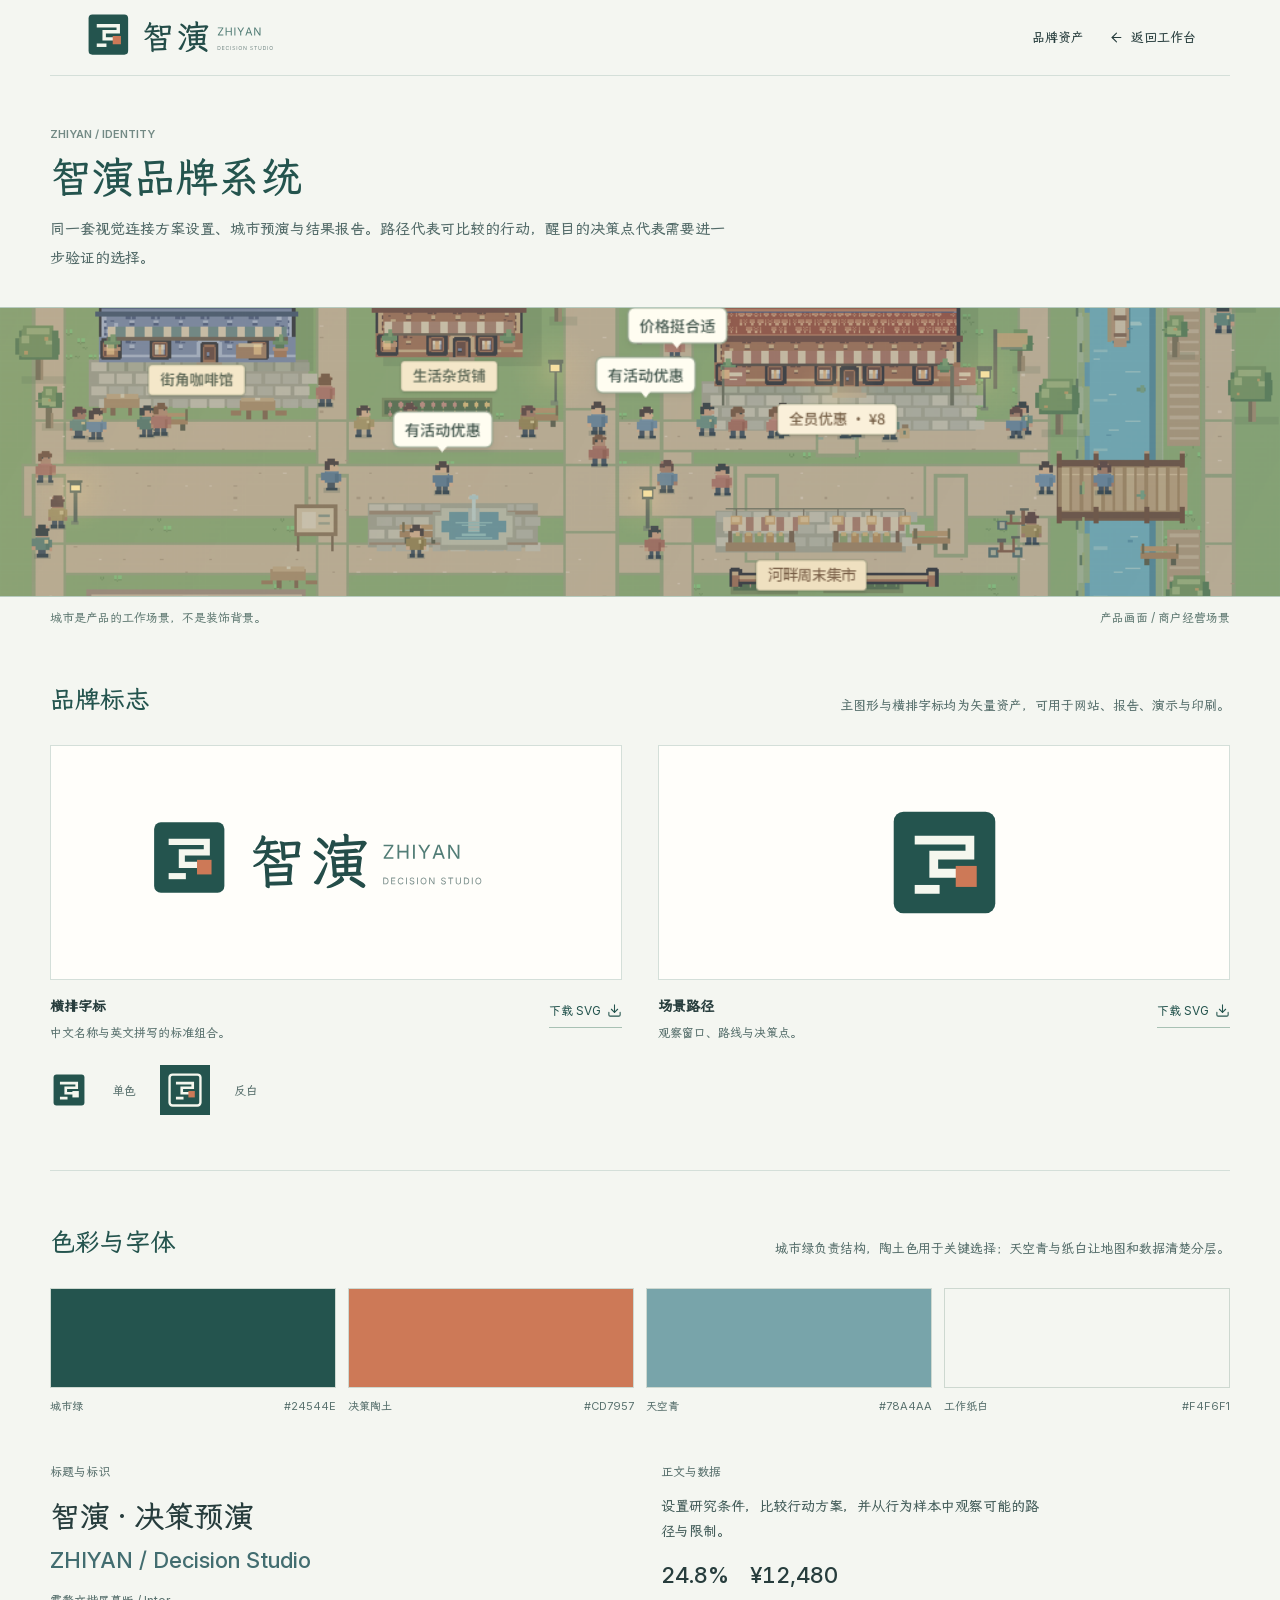
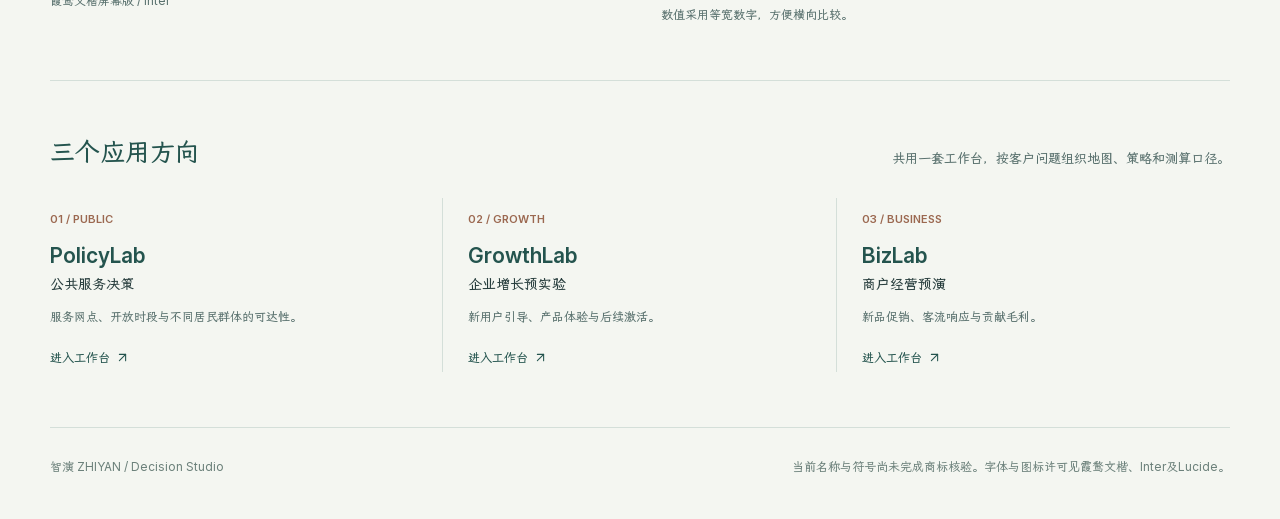
==== commit 6fcb1538: "Add distinct scene maps and restoreable context" ====
--- a/docs/brand.html
+++ b/docs/brand.html
@@ -1,44 +1,35 @@
 <!doctype html>
 <html lang="zh-CN">
 <head>
-<meta charset="utf-8">
-<meta name="viewport" content="width=device-width, initial-scale=1">
-<meta name="theme-color" content="#f3f1e9">
-<meta name="description" content="演策 YANCE 的城市视觉语言、PolicyLab / GrowthLab / BizLab 产品架构与品牌下载资产。">
-<title>品牌资产 · 演策 YANCE</title>
-<link rel="icon" type="image/svg+xml" href="assets/favicon.svg">
+<meta charset="utf-8"><meta name="viewport" content="width=device-width,initial-scale=1">
+<meta name="theme-color" content="#f4f6f1">
+<meta name="description" content="智演 ZHIYAN 的品牌标志、色彩、字体与产品体系。">
+<title>品牌资产 · 智演 ZHIYAN</title>
+<link rel="icon" href="assets/favicon.svg" type="image/svg+xml">
 <link rel="stylesheet" href="assets/fonts.css">
 <script defer src="assets/lucide.min.js"></script>
 <style>
-:root{--paper:#f3f1e9;--forest:#41634f;--terracotta:#ba6d48;--sage:#829484;--ink:#253b34;--muted:#68766a;--line:#dddcd1;--sans:"Inter","Yance Screen","Microsoft YaHei",sans-serif;--serif:"Yance Screen",serif}
-*{box-sizing:border-box}html{scroll-behavior:smooth}body{margin:0;background:#fffefb;color:var(--ink);font:14px/1.8 var(--sans);-webkit-font-smoothing:antialiased}a{color:inherit;text-decoration:none}button{font:inherit;cursor:pointer}a:focus-visible,button:focus-visible{outline:2px solid var(--forest);outline-offset:5px}::selection{background:#dbe4d8}.wrap{max-width:1200px;margin:auto;padding:0 52px}.masthead{height:95px;display:flex;align-items:center;justify-content:space-between;gap:24px}.wordmark{width:185px;height:auto;display:block}.nav{display:flex;align-items:center;gap:31px;font-size:12px}.nav .current{color:var(--muted)}.nav a:hover{color:#55785e}.nav svg{width:15px;height:15px;vertical-align:middle;margin-left:11px}.intro-band{background:var(--paper)}.intro{min-height:345px;display:grid;grid-template-columns:1.2fr 1fr;align-items:center;gap:60px;padding-top:55px;padding-bottom:54px}.intro h1{font-family:var(--serif);font-size:38px;line-height:1.6;font-weight:500;margin:0 0 17px}.intro p{font-size:13px;line-height:1.95;color:#637467;max-width:445px;margin:0}.intro .brand-line{font-family:"Inter",sans-serif;font-size:17px;color:#788977;margin-top:24px}.hero-symbol{display:flex;align-items:center;justify-content:center;gap:40px}.hero-symbol img{width:160px;height:160px}.hero-symbol .caption{writing-mode:vertical-rl;color:#758674;font-family:var(--serif);font-size:12px;line-height:2.1}.content{padding-top:45px}.section{margin-bottom:58px}.section-heading{display:flex;justify-content:space-between;align-items:flex-end;gap:32px;margin-bottom:28px}.section-heading h2{font-size:25px;font-family:var(--serif);line-height:1.5;font-weight:500;margin:0}.section-heading p{margin:0;font-size:12px;color:var(--muted);max-width:420px;line-height:1.9}.concepts{display:grid;grid-template-columns:repeat(3,1fr);gap:26px}.concept{min-width:0}.symbol-stage{height:218px;display:grid;place-items:center;background:#f3f1e9}.symbol-stage img{width:129px;height:129px}.concept.recommended .symbol-stage{background:#f3f1e9}.concept-heading{display:flex;align-items:center;justify-content:space-between;gap:12px;margin:18px 0 7px}.concept-heading h3{font-size:16px;font-family:var(--serif);font-weight:500;margin:0}.status{font-size:10px;color:#496952;background:#e6ece0;padding:3px 7px}.concept p{font-size:11px;color:var(--muted);margin:0;line-height:1.95;max-width:300px}.concept .download{margin-top:15px}.download{display:inline-flex;align-items:center;gap:14px;font-size:11px;color:var(--forest);padding:0 0 4px;border-bottom:1px solid #bdcbbb}.download:hover{border-color:var(--forest)}.download svg{width:13px;height:13px}.recommendation{display:grid;grid-template-columns:145px 1fr;gap:25px;border-top:1px solid var(--line);margin-top:29px;padding-top:23px}.recommendation strong{font-family:var(--serif);font-size:15px;font-weight:500}.recommendation p{font-size:12px;color:var(--muted);line-height:1.95;margin:0;max-width:780px}.assets-grid{display:grid;grid-template-columns:1.35fr 1fr;gap:24px}.signature-stage{height:244px;background:#f5f4ed;display:flex;align-items:center;justify-content:center}.signature-stage img{width:270px;max-width:80%}.small-variants{display:grid;grid-template-columns:1fr 1fr;gap:13px}.variant-stage{height:244px;display:grid;place-items:center;background:#f3f1e9}.variant-stage.dark{background:var(--forest)}.variant-stage img{width:80px;height:80px}.asset-meta{display:flex;justify-content:space-between;gap:15px;margin-top:14px;align-items:flex-start}.asset-meta strong{font-size:11px;font-weight:400}.asset-meta .download{font-size:10px;gap:8px}.size-row{display:flex;justify-content:space-between;align-items:center;gap:25px;padding-top:23px;margin-top:26px;border-top:1px solid var(--line)}.size-row p{font-size:11px;color:var(--muted);margin:0}.size-ladder{display:flex;align-items:center;gap:27px}.size-sample{display:flex;align-items:center;gap:10px;font-size:10px;color:var(--muted)}.size-sample img{display:block}.palette{display:grid;grid-template-columns:1.3fr 1.05fr 1fr 1fr;gap:15px}.swatch{height:130px;display:flex;align-items:flex-end;padding:18px;color:white;font-size:12px}.swatch.forest{background:#41634f}.swatch.paper{background:#f3f1e9;color:var(--forest)}.swatch.terracotta{background:#ba6d48;color:#fffefb}.swatch.white{background:#fffefb;border:1px solid var(--line);color:var(--forest)}.color-meta{display:flex;align-items:center;justify-content:space-between;gap:10px;font-size:10px;color:var(--muted);margin-top:10px}.color-meta span:last-child{font-variant-numeric:tabular-nums}.type-area{display:grid;grid-template-columns:1fr 1fr;gap:50px;align-items:start}.type-kind{font-size:11px;color:var(--muted);margin:0 0 17px}.type-serif{font-family:var(--serif);font-size:29px;font-weight:500;line-height:1.75;margin:0 0 9px}.type-latin{font-family:"Inter",sans-serif;font-size:23px;line-height:1.65;margin:0;color:#637467}.type-body{font-size:13px;line-height:1.9;margin:0 0 26px;max-width:430px;color:#536a58}.type-number{font-size:22px;font-variant-numeric:tabular-nums;display:flex;gap:23px;margin:0 0 15px}.type-note{font-size:10px;line-height:1.8;color:var(--muted);margin:19px 0 0}.applications{display:grid;grid-template-columns:1fr 1fr;gap:24px}.stationery{height:285px;background:#f3f1e9;display:grid;place-items:center;padding:28px}.business-card{width:315px;max-width:100%;aspect-ratio:1.72;background:#fffefb;box-shadow:0 7px 22px #253b3410;padding:23px 25px;display:flex;flex-direction:column;justify-content:space-between}.business-card .card-logo{width:160px;display:block}.card-foot{display:flex;justify-content:space-between;align-items:end;gap:12px}.card-foot p{font-family:var(--serif);font-size:10px;color:#627265;margin:0}.card-foot span{font-family:"Inter",sans-serif;font-size:8px;color:#84917f}.card-back{background:var(--forest);align-items:center;justify-content:center;position:relative}.card-back img{width:67px;height:67px}.card-back .back-footer{position:absolute;left:23px;bottom:19px;font-family:"Inter",sans-serif;font-size:9px;color:#dde4d6}.card-back .earth-rule{position:absolute;bottom:0;left:0;height:7px;width:100%;background:var(--terracotta)}.application-label{font-size:11px;color:var(--muted);margin:13px 0 0}.closing{display:flex;align-items:center;justify-content:space-between;gap:35px;margin:0 0 35px;padding-top:29px;border-top:1px solid var(--line)}.closing p{font-size:18px;line-height:1.6;font-family:var(--serif);margin:0}.button{display:inline-flex;gap:17px;align-items:center;justify-content:center;background:var(--forest);color:#fffefb;padding:11px 18px;border:1px solid var(--forest);border-radius:3px;font-size:12px}.button:hover{background:#34533f}.button svg{width:14px;height:14px}.footer{font-size:10px;color:#84917f;line-height:1.9;display:flex;justify-content:space-between;gap:35px;border-top:1px solid var(--line);padding:23px 0 30px}.footer p{margin:0}.footer p:last-child{max-width:620px;text-align:right}
-@media(max-width:1050px){.wrap{padding-left:30px;padding-right:30px}.intro{gap:25px;min-height:318px}.intro h1{font-size:33px}.hero-symbol{gap:20px}.hero-symbol img{width:140px;height:140px}.concepts{gap:19px}.symbol-stage{height:195px}.assets-grid{gap:18px;grid-template-columns:1.15fr 1fr}.signature-stage,.variant-stage{height:213px}.type-area{gap:35px}.type-serif{font-size:25px}.type-latin{font-size:21px}.stationery{padding:22px;height:268px}.business-card{padding:20px}.business-card .card-logo{width:149px}.palette{gap:12px}.size-ladder{gap:19px}}
-@media(max-width:720px){.wrap{padding-left:21px;padding-right:21px}.masthead{height:79px}.wordmark{width:154px}.nav{font-size:11px;gap:15px}.nav .current{display:none}.nav svg{margin-left:6px}.intro{grid-template-columns:1fr;gap:29px;padding-top:36px;padding-bottom:37px}.intro h1{font-size:31px;margin-bottom:14px}.intro p{font-size:12px;max-width:410px}.intro .brand-line{font-size:15px;margin-top:17px}.hero-symbol{justify-content:flex-start;gap:27px}.hero-symbol img{width:103px;height:103px}.hero-symbol .caption{writing-mode:horizontal-tb;font-size:12px}.content{padding-top:31px}.section{margin-bottom:40px}.section-heading{display:block;margin-bottom:21px}.section-heading h2{font-size:24px}.section-heading p{font-size:11px;margin-top:11px;max-width:none}.concepts{grid-template-columns:1fr;gap:27px}.symbol-stage{height:200px}.symbol-stage img{width:122px;height:122px}.concept-heading{margin-top:13px}.concept p{max-width:none}.concept .download{margin-top:11px}.recommendation{grid-template-columns:1fr;gap:8px;margin-top:25px;padding-top:20px}.recommendation strong{font-size:16px}.recommendation p{font-size:11px}.assets-grid{grid-template-columns:1fr;gap:23px}.signature-stage{height:205px}.signature-stage img{width:267px}.variant-stage{height:176px}.variant-stage img{width:75px;height:75px}.size-row{flex-direction:column;align-items:flex-start;gap:19px;padding-top:20px;margin-top:23px}.size-ladder{gap:20px}.size-sample{gap:7px}.palette{grid-template-columns:1fr 1fr;gap:25px 12px}.swatch{height:118px;padding:16px}.color-meta{gap:8px}.type-area{grid-template-columns:1fr;gap:26px}.type-kind{margin-bottom:13px}.type-serif{font-size:26px}.type-latin{font-size:21px}.type-body{font-size:12px;margin-bottom:19px;max-width:none}.type-note{margin-top:15px}.type-number{font-size:20px;gap:23px}.applications{grid-template-columns:1fr;gap:23px}.stationery{height:273px;padding:22px}.business-card{padding:23px}.business-card .card-logo{width:158px}.closing{flex-direction:column;align-items:flex-start;gap:18px;margin-bottom:25px;padding-top:24px}.closing p{font-size:19px}.button{font-size:11px}.footer{flex-direction:column;gap:8px;padding:19px 0 24px}.footer p:last-child{text-align:left}}
+:root{--paper:#f4f6f1;--white:#fffefa;--ink:#273d3d;--muted:#59716e;--line:#d4dfd9;--green:#24544e;--clay:#cd7957;--sky:#78a4aa;--gold:#e6c076;--body:'Inter','Yance Screen','Microsoft YaHei',sans-serif}
+*{box-sizing:border-box}html{scroll-behavior:smooth}body{margin:0;color:var(--ink);background:var(--paper);font:14px/1.75 var(--body)}a{color:inherit;text-decoration:none}button{font:inherit}a:focus-visible,button:focus-visible{outline:2px solid var(--green);outline-offset:3px}.wrap{max-width:1180px;margin:0 auto;padding:0 34px}.topbar{height:76px;display:flex;align-items:center;justify-content:space-between;gap:24px;border-bottom:1px solid var(--line)}.topbar img{display:block;width:214px;height:auto}.topbar nav{display:flex;align-items:center;gap:25px;font-size:13px}.topbar a:hover,.download:hover,.product a:hover{color:#a3583c}.topbar nav a{display:inline-flex;align-items:center;gap:7px}.topbar svg,.download svg,.product svg{width:15px;height:15px;stroke-width:1.7}
+.opening{padding:50px 0 35px}.eyebrow{display:block;color:#738a85;font:600 11px/1.5 'Inter',sans-serif;text-transform:uppercase}.opening h1{margin:8px 0 12px;font:400 42px/1.25 var(--body);color:var(--green)}.opening p{margin:0;max-width:680px;color:#536b69;font-size:15px;line-height:1.9}.city-scene{height:290px;overflow:hidden;background:#b8c8b1;border-top:1px solid #b7cbbf;border-bottom:1px solid #b7cbbf}.city-scene img{display:block;width:100%;height:100%;object-fit:cover;object-position:center 42%;image-rendering:auto}.scene-caption{display:flex;justify-content:space-between;gap:25px;padding:10px 0 0;color:#647d76;font-size:12px}
+.section{padding:55px 0;border-bottom:1px solid var(--line)}.section-heading{display:flex;align-items:end;justify-content:space-between;gap:30px;margin-bottom:28px}.section-heading h2{margin:0;color:var(--green);font:400 25px/1.35 var(--body)}.section-heading p{margin:0;max-width:465px;color:var(--muted);font-size:13px}.identity-grid{display:grid;grid-template-columns:1fr 1fr;gap:36px}.identity-item{min-width:0}.identity-stage{height:235px;display:flex;align-items:center;justify-content:center;border:1px solid var(--line);background:var(--white)}.identity-stage.lockup img{display:block;width:min(380px,80%)}.identity-stage.symbol img{width:125px;height:125px}.identity-meta{display:flex;align-items:start;justify-content:space-between;gap:16px;padding-top:14px}.identity-meta strong{font-size:14px;font-weight:600}.identity-meta p{margin:4px 0 0;color:var(--muted);font-size:12px}.download{display:inline-flex;align-items:center;gap:6px;flex:none;padding:6px 0;border-bottom:1px solid #a8c1b4;color:var(--green);font-size:12px}.symbol-set{display:flex;align-items:center;gap:24px;margin-top:22px;color:var(--muted);font-size:12px}.symbol-set img{width:38px;height:38px}.symbol-set .reverse{display:grid;place-items:center;width:50px;height:50px;background:var(--green)}.symbol-set .reverse img{width:38px;height:38px}
+.palette{display:grid;grid-template-columns:repeat(4,minmax(0,1fr));gap:12px}.swatch{height:100px;border:1px solid #cdd8d0}.swatch.green{background:var(--green)}.swatch.clay{background:var(--clay)}.swatch.sky{background:var(--sky)}.swatch.paper{background:var(--paper)}.swatch-meta{display:flex;justify-content:space-between;gap:8px;margin-top:9px;font-size:11px;color:var(--muted)}.type-system{display:grid;grid-template-columns:1fr 1fr;gap:42px;margin-top:45px}.type-system h3{font-size:12px;font-weight:500;color:var(--muted);margin:0 0 12px}.type-chinese{font-size:30px;line-height:1.5;margin:0 0 6px}.type-latin{font:500 22px/1.45 'Inter',sans-serif;color:#426d70;margin:0}.type-copy{max-width:380px;margin:0 0 17px;color:#455e5b}.type-numbers{display:flex;gap:21px;margin:0;font:500 22px/1.4 'Inter',sans-serif;font-variant-numeric:tabular-nums}.type-note{color:var(--muted);font-size:12px;margin:13px 0 0}
+.products{display:grid;grid-template-columns:repeat(3,minmax(0,1fr));gap:0}.product{padding:8px 25px 3px 0;border-right:1px solid var(--line);min-width:0}.product+.product{padding-left:25px}.product:last-child{border:0}.product .index{font:600 11px/1.4 'Inter',sans-serif;color:#9b6850}.product h3{margin:12px 0 1px;color:var(--green);font:600 21px/1.35 'Inter',sans-serif}.product strong{font-size:14px;font-weight:500}.product p{color:var(--muted);font-size:12px;line-height:1.8;margin:10px 0 17px}.product a{display:inline-flex;align-items:center;gap:5px;color:var(--green);font-size:12px}.footer{display:flex;justify-content:space-between;gap:25px;padding:28px 0 42px;color:#6c817b;font-size:12px}.footer p{margin:0}.footer p:last-child{max-width:580px;text-align:right}
+@media(max-width:760px){.wrap{padding:0 20px}.topbar{height:70px}.topbar img{width:178px}.topbar nav{gap:12px}.topbar nav .hide-small{display:none}.opening{padding:36px 0 27px}.opening h1{font-size:34px}.opening p{font-size:14px}.city-scene{height:190px}.scene-caption{display:block}.scene-caption span+span{display:block;margin-top:3px}.section{padding:38px 0}.section-heading{display:block;margin-bottom:20px}.section-heading h2{font-size:23px}.section-heading p{margin-top:9px}.identity-grid,.type-system{grid-template-columns:1fr;gap:26px}.identity-stage{height:190px}.palette{grid-template-columns:repeat(2,minmax(0,1fr));gap:20px 12px}.swatch{height:83px}.products{grid-template-columns:1fr}.product,.product+.product{padding:18px 0;border:0;border-bottom:1px solid var(--line)}.product:last-child{border:0}.footer{display:block}.footer p:last-child{margin-top:8px;text-align:left}}
 @media(prefers-reduced-motion:reduce){html{scroll-behavior:auto}}
-@media print{.nav,.closing,.download{display:none}.section{break-inside:avoid}.intro-band,.symbol-stage,.signature-stage,.variant-stage,.swatch,.business-card{print-color-adjust:exact;-webkit-print-color-adjust:exact}.wrap{padding:0 20px}.footer{font-size:9px}}
-.applications>div{min-width:0}
-.nav a{display:inline-flex;align-items:center;gap:8px}.nav a .lucide,.download .lucide,.button .lucide{display:block;width:16px;height:16px;flex-shrink:0;margin:0;stroke-width:1.65}.download{gap:8px;min-height:32px;white-space:nowrap}.asset-meta .download{font-size:11px}.concept p,.type-note{font-size:12px}.section-heading h2{letter-spacing:.02em}.type-number{font-variant-numeric:lining-nums tabular-nums}.footer a{text-decoration:underline;text-underline-offset:3px}
-
-.product-architecture{display:grid;grid-template-columns:repeat(3,minmax(0,1fr));gap:18px}.product-link{display:flex;flex-direction:column;align-items:flex-start;padding:24px;background:var(--paper);border:1px solid var(--line);border-radius:6px;transition:background .15s,border-color .15s}.product-link:hover{background:#e9eddf;border-color:#9db097}.product-code{font-size:11px;color:var(--terracotta);line-height:1.5;margin-bottom:12px}.product-link strong{font-size:23px;font-weight:600;line-height:1.4;color:var(--forest);letter-spacing:-.02em}.product-label{font-size:15px;margin-top:5px;color:var(--ink)}.product-link p{font-size:12px;color:var(--muted);margin:10px 0 20px}.product-visit{display:inline-flex;align-items:center;gap:9px;font-size:12px;color:var(--forest);margin-top:auto}.product-visit svg{width:15px;height:15px}.swatch.terracotta{color:#fffefb}.color-meta span:last-child{text-transform:uppercase}@media(max-width:720px){.product-architecture{grid-template-columns:1fr;gap:12px}.product-link{padding:20px}.product-link strong{font-size:22px}.product-code{margin-bottom:8px}.product-link p{margin-bottom:15px}}
-body{font-size:15px}.type-serif,.intro h1,.section-heading h2{font-weight:400}.type-latin,.type-number{font-family:"Inter",sans-serif}.intro-band{background:#eef1ec}.status{border-radius:0;background:transparent}.symbol-stage,.signature-stage,.variant-stage{border-radius:0}
 </style>
 </head>
 <body>
-<header class="masthead wrap"><a href="index.html" aria-label="演策 YANCE，返回研究工作台"><img class="wordmark" src="assets/logo-horizontal.svg" alt="演策 YANCE Decision Studio"></a><nav class="nav" aria-label="品牌页面导航"><span class="current" aria-current="page">品牌资产</span><a href="index.html"><i data-lucide="arrow-left" aria-hidden="true"></i>返回工作台</a></nav></header>
-<div class="intro-band"><section class="intro wrap" aria-labelledby="page-title"><div><h1 id="page-title">演策品牌资产</h1><p>演策 · 决策预演<br>从城市街区的绿地、砖墙与纸面中取色，<br>让工作台、报告与品牌资产使用同一套视觉语言。</p><p class="brand-line" lang="en">PolicyLab · GrowthLab · BizLab</p></div><div class="hero-symbol"><img src="assets/mark.svg" alt="演策观窗品牌标志"><div class="caption">观窗<br>主品牌标志</div></div></section></div>
-<main class="wrap content">
-<section class="section" aria-labelledby="products-title"><div class="section-heading"><h2 id="products-title">一个品牌，三类决策。</h2><p>用清楚的产品入口连接不同使用者。<br>进入对应工作台，再选择具体场景与策略。</p></div><nav class="product-architecture" aria-label="演策产品"><a class="product-link" href="index.html?scene=public"><span class="product-code">To G</span><strong>PolicyLab</strong><span class="product-label">政策决策</span><p>政府与公共机构</p><span class="product-visit">进入工作台<i data-lucide="arrow-up-right" aria-hidden="true"></i></span></a><a class="product-link" href="index.html?scene=growth"><span class="product-code">To B</span><strong>GrowthLab</strong><span class="product-label">企业增长</span><p>企业与业务团队</p><span class="product-visit">进入工作台<i data-lucide="arrow-up-right" aria-hidden="true"></i></span></a><a class="product-link" href="index.html?scene=merchant"><span class="product-code">商户与个体经营</span><strong>BizLab</strong><span class="product-label">商户经营</span><p>店主与个体经营者</p><span class="product-visit">进入工作台<i data-lucide="arrow-up-right" aria-hidden="true"></i></span></a></nav></section>
-<section class="section" aria-labelledby="shapes-title"><div class="section-heading"><h2 id="shapes-title">品牌标志</h2><p>三个设计方向：观察、比较与选择。<br>网站当前使用「观窗」，其余为备选方案。</p></div>
-<div class="concepts">
-<article class="concept recommended"><div class="symbol-stage"><img src="assets/mark-mono.svg" alt="观窗单色标志：方形边界中的 Y 形路径"></div><div class="concept-heading"><h3>观窗</h3><span class="status">当前使用</span></div><p>方形代表观察窗口，中央留白形成 Y 形路径，对应品牌名称与策略选择。</p><a class="download" href="assets/mark-mono.svg" download="yance-window-mono.svg" aria-label="下载观窗单色标志 SVG">下载 SVG<i data-lucide="download" aria-hidden="true"></i></a></article>
-<article class="concept"><div class="symbol-stage"><img src="assets/mark-parallel.svg" alt="并景标志：两个错位排列的观察窗口"></div><div class="concept-heading"><h3>并景</h3><span class="status">备选方案</span></div><p>两个窗口错位并置，表达在相同条件下观察和比较不同方案。</p><a class="download" href="assets/mark-parallel.svg" download="yance-parallel.svg" aria-label="下载并景标志 SVG">下载 SVG<i data-lucide="download" aria-hidden="true"></i></a></article>
-<article class="concept"><div class="symbol-stage"><img src="assets/mark-converge.svg" alt="归径标志：两条路径汇入同一方向"></div><div class="concept-heading"><h3>归径</h3><span class="status">备选方案</span></div><p>两条路径汇入同一方向，表达从方案探索到行动选择的过程。</p><a class="download" href="assets/mark-converge.svg" download="yance-converge.svg" aria-label="下载归径标志 SVG">下载 SVG<i data-lucide="download" aria-hidden="true"></i></a></article>
-</div><div class="recommendation"><strong>标志使用</strong><p>网站与报告使用「观窗」及横排字标；深色背景使用反白版本。缩放时保持原始比例，四周留出空间，避免贴近文字或裁切边缘。</p></div></section>
-<section class="section" aria-labelledby="assets-title"><div class="section-heading"><h2 id="assets-title">标准资产</h2><p>横排字标、单色与反白版本，均提供 SVG 下载。<br>字标已转为矢量轮廓，无需安装字体。</p></div><div class="assets-grid"><div><div class="signature-stage"><img src="assets/logo-horizontal.svg" alt="演策 YANCE 横排品牌组合"></div><div class="asset-meta"><strong>演策 YANCE / 横排组合</strong><a class="download" href="assets/logo-horizontal.svg" download="yance-signature.svg" aria-label="下载演策横排字标 SVG">下载 SVG<i data-lucide="download" aria-hidden="true"></i></a></div></div><div class="small-variants"><div><div class="variant-stage"><img src="assets/mark-mono.svg" alt="演策单色品牌符号"></div><div class="asset-meta"><strong>单色</strong><a class="download" href="assets/mark-mono.svg" download="yance-mono.svg" aria-label="下载单色 SVG">下载 SVG<i data-lucide="download" aria-hidden="true"></i></a></div></div><div><div class="variant-stage dark"><img src="assets/mark-reverse.svg" alt="演策反白品牌符号"></div><div class="asset-meta"><strong>反白</strong><a class="download" href="assets/mark-reverse.svg" download="yance-reverse.svg" aria-label="下载反白 SVG">下载 SVG<i data-lucide="download" aria-hidden="true"></i></a></div></div></div></div><div class="size-row"><p>常用图标尺寸，以像素（px）为单位。</p><div class="size-ladder"><div class="size-sample"><img src="assets/favicon.svg" alt="16 像素符号" width="16" height="16"><span>16</span></div><div class="size-sample"><img src="assets/mark.svg" alt="24 像素符号" width="24" height="24"><span>24</span></div><div class="size-sample"><img src="assets/mark.svg" alt="32 像素符号" width="32" height="32"><span>32</span></div><div class="size-sample"><img src="assets/mark.svg" alt="48 像素符号" width="48" height="48"><span>48 px</span></div></div></div></section>
-<section class="section" aria-labelledby="palette-title"><div class="section-heading"><h2 id="palette-title">色彩</h2><p>森林绿用于品牌与主要操作，暖纸色承接城市街区。<br>陶土色提示少量重点，暖白用于阅读与数据区域。</p></div><div class="palette"><div><div class="swatch forest">森林绿</div><div class="color-meta"><span>Forest</span><span>#41634f</span></div></div><div><div class="swatch paper">暖纸色</div><div class="color-meta"><span>Warm paper</span><span>#f3f1e9</span></div></div><div><div class="swatch terracotta">陶土色</div><div class="color-meta"><span>Terracotta</span><span>#ba6d48</span></div></div><div><div class="swatch white">暖白</div><div class="color-meta"><span>Warm white</span><span>#fffefb</span></div></div></div></section>
-<section class="section" aria-labelledby="type-title"><div class="section-heading"><h2 id="type-title">字体</h2><p>宋体用于品牌标题，无衬线体用于任务、正文和操作。<br>数值采用等宽数字，让策略与结果更易比较。</p></div><div class="type-area"><div><p class="type-kind">品牌标题</p><p class="type-serif">演策 · 决策预演</p><p class="type-latin" lang="en">PolicyLab · GrowthLab · BizLab</p><p class="type-note">LXGW WenKai Screen / Inter</p></div><div><p class="type-kind">正文与数据</p><p class="type-body">明确决策问题，设置人群、预算与行动方式；比较当前策略和现状的差异，再选择值得实际验证的做法。</p><p class="type-number"><span>24.8%</span><span>¥12,480</span><span>1,024</span></p><p class="type-note">Inter · 等宽数字</p></div></div></section>
-<section class="section" aria-labelledby="application-title"><div class="section-heading"><h2 id="application-title">名片应用</h2><p>正面使用横排字标，背面使用反白标志。</p></div><div class="applications"><div><div class="stationery"><div class="business-card"><img class="card-logo" src="assets/logo-horizontal.svg" alt="演策横排标志名片"><div class="card-foot"><p>演策 · 决策预演</p><span>YANCE</span></div></div></div><p class="application-label">名片正面</p></div><div><div class="stationery"><div class="business-card card-back"><img src="assets/mark-reverse.svg" alt="演策反白符号名片"><span class="back-footer" lang="en">PolicyLab · GrowthLab · BizLab</span><span class="earth-rule" aria-hidden="true"></span></div></div><p class="application-label">名片背面</p></div></div></section>
-<div class="closing"><p>演策 · 决策研究工作台</p><a class="button" href="index.html"><i data-lucide="arrow-left" aria-hidden="true"></i>返回工作台</a></div>
-</main><footer class="footer wrap"><p>演策 YANCE / Decision Studio</p><p>网站使用稿；名称与符号尚未完成商标检索。字标采用 Noto Sans SC，<a href="assets/FONT-LICENSE.txt">查看字体许可</a>。界面图标采用 Lucide，<a href="assets/ICON-LICENSE.txt">查看图标许可</a>。</p></footer>
-<script>document.addEventListener("DOMContentLoaded",function(){if(window.lucide){lucide.createIcons({attrs:{"stroke-width":1.65,"aria-hidden":"true","focusable":"false"}})}});</script></body>
+<header class="topbar wrap"><a href="index.html" aria-label="智演工作台"><img src="assets/logo-horizontal.svg" alt="智演 ZHIYAN"></a><nav aria-label="品牌页导航"><a class="hide-small" href="#assets">品牌资产</a><a href="index.html"><i data-lucide="arrow-left" aria-hidden="true"></i>返回工作台</a></nav></header>
+<main>
+<div class="wrap opening"><span class="eyebrow">ZHIYAN / IDENTITY</span><h1>智演品牌系统</h1><p>同一套视觉连接方案设置、城市预演与结果报告。路径代表可比较的行动，醒目的决策点代表需要进一步验证的选择。</p></div>
+<div class="city-scene"><img src="assets/brand-city.png" alt="智演产品中的城市预演地图：建筑、步道和人物组成可观察的场景"></div>
+<div class="wrap scene-caption"><span>城市是产品的工作场景，不是装饰背景。</span><span>产品画面 / 商户经营场景</span></div>
+<section class="section wrap" id="assets"><div class="section-heading"><h2>品牌标志</h2><p>主图形与横排字标均为矢量资产，可用于网站、报告、演示与印刷。</p></div><div class="identity-grid"><div class="identity-item"><div class="identity-stage lockup"><img src="assets/logo-horizontal.svg" alt="智演 ZHIYAN 横排字标"></div><div class="identity-meta"><div><strong>横排字标</strong><p>中文名称与英文拼写的标准组合。</p></div><a class="download" href="assets/logo-horizontal.svg" download="zhiyan-wordmark.svg">下载 SVG<i data-lucide="download" aria-hidden="true"></i></a></div></div><div class="identity-item"><div class="identity-stage symbol"><img src="assets/mark.svg" alt="智演场景路径图形"></div><div class="identity-meta"><div><strong>场景路径</strong><p>观察窗口、路线与决策点。</p></div><a class="download" href="assets/mark.svg" download="zhiyan-mark.svg">下载 SVG<i data-lucide="download" aria-hidden="true"></i></a></div></div></div><div class="symbol-set"><img src="assets/mark-mono.svg" alt="单色版本"><span>单色</span><span class="reverse"><img src="assets/mark-reverse.svg" alt="反白版本"></span><span>反白</span></div></section>
+<section class="section wrap"><div class="section-heading"><h2>色彩与字体</h2><p>城市绿负责结构，陶土色用于关键选择；天空青与纸白让地图和数据清楚分层。</p></div><div class="palette"><div><div class="swatch green"></div><div class="swatch-meta"><span>城市绿</span><span>#24544E</span></div></div><div><div class="swatch clay"></div><div class="swatch-meta"><span>决策陶土</span><span>#CD7957</span></div></div><div><div class="swatch sky"></div><div class="swatch-meta"><span>天空青</span><span>#78A4AA</span></div></div><div><div class="swatch paper"></div><div class="swatch-meta"><span>工作纸白</span><span>#F4F6F1</span></div></div></div><div class="type-system"><div><h3>标题与标识</h3><p class="type-chinese">智演 · 决策预演</p><p class="type-latin">ZHIYAN / Decision Studio</p><p class="type-note">霞鹜文楷屏幕版 / Inter</p></div><div><h3>正文与数据</h3><p class="type-copy">设置研究条件，比较行动方案，并从行为样本中观察可能的路径与限制。</p><p class="type-numbers"><span>24.8%</span><span>¥12,480</span></p><p class="type-note">数值采用等宽数字，方便横向比较。</p></div></div></section>
+<section class="section wrap"><div class="section-heading"><h2>三个应用方向</h2><p>共用一套工作台，按客户问题组织地图、策略和测算口径。</p></div><div class="products"><div class="product"><span class="index">01 / PUBLIC</span><h3>PolicyLab</h3><strong>公共服务决策</strong><p>服务网点、开放时段与不同居民群体的可达性。</p><a href="index.html?scene=public">进入工作台<i data-lucide="arrow-up-right" aria-hidden="true"></i></a></div><div class="product"><span class="index">02 / GROWTH</span><h3>GrowthLab</h3><strong>企业增长预实验</strong><p>新用户引导、产品体验与后续激活。</p><a href="index.html?scene=growth">进入工作台<i data-lucide="arrow-up-right" aria-hidden="true"></i></a></div><div class="product"><span class="index">03 / BUSINESS</span><h3>BizLab</h3><strong>商户经营预演</strong><p>新品促销、客流响应与贡献毛利。</p><a href="index.html?scene=merchant">进入工作台<i data-lucide="arrow-up-right" aria-hidden="true"></i></a></div></div></section>
+</main>
+<footer class="footer wrap"><p>智演 ZHIYAN / Decision Studio</p><p>当前名称与符号尚未完成商标核验。字体与图标许可见<a href="assets/WENKAI-LICENSE.txt">霞鹜文楷</a>、<a href="assets/INTER-LICENSE.txt">Inter</a>及<a href="assets/ICON-LICENSE.txt">Lucide</a>。</p></footer>
+<script>document.addEventListener('DOMContentLoaded',()=>window.lucide?.createIcons({attrs:{'stroke-width':1.7,'aria-hidden':'true','focusable':'false'}}));</script>
+</body>
 </html>
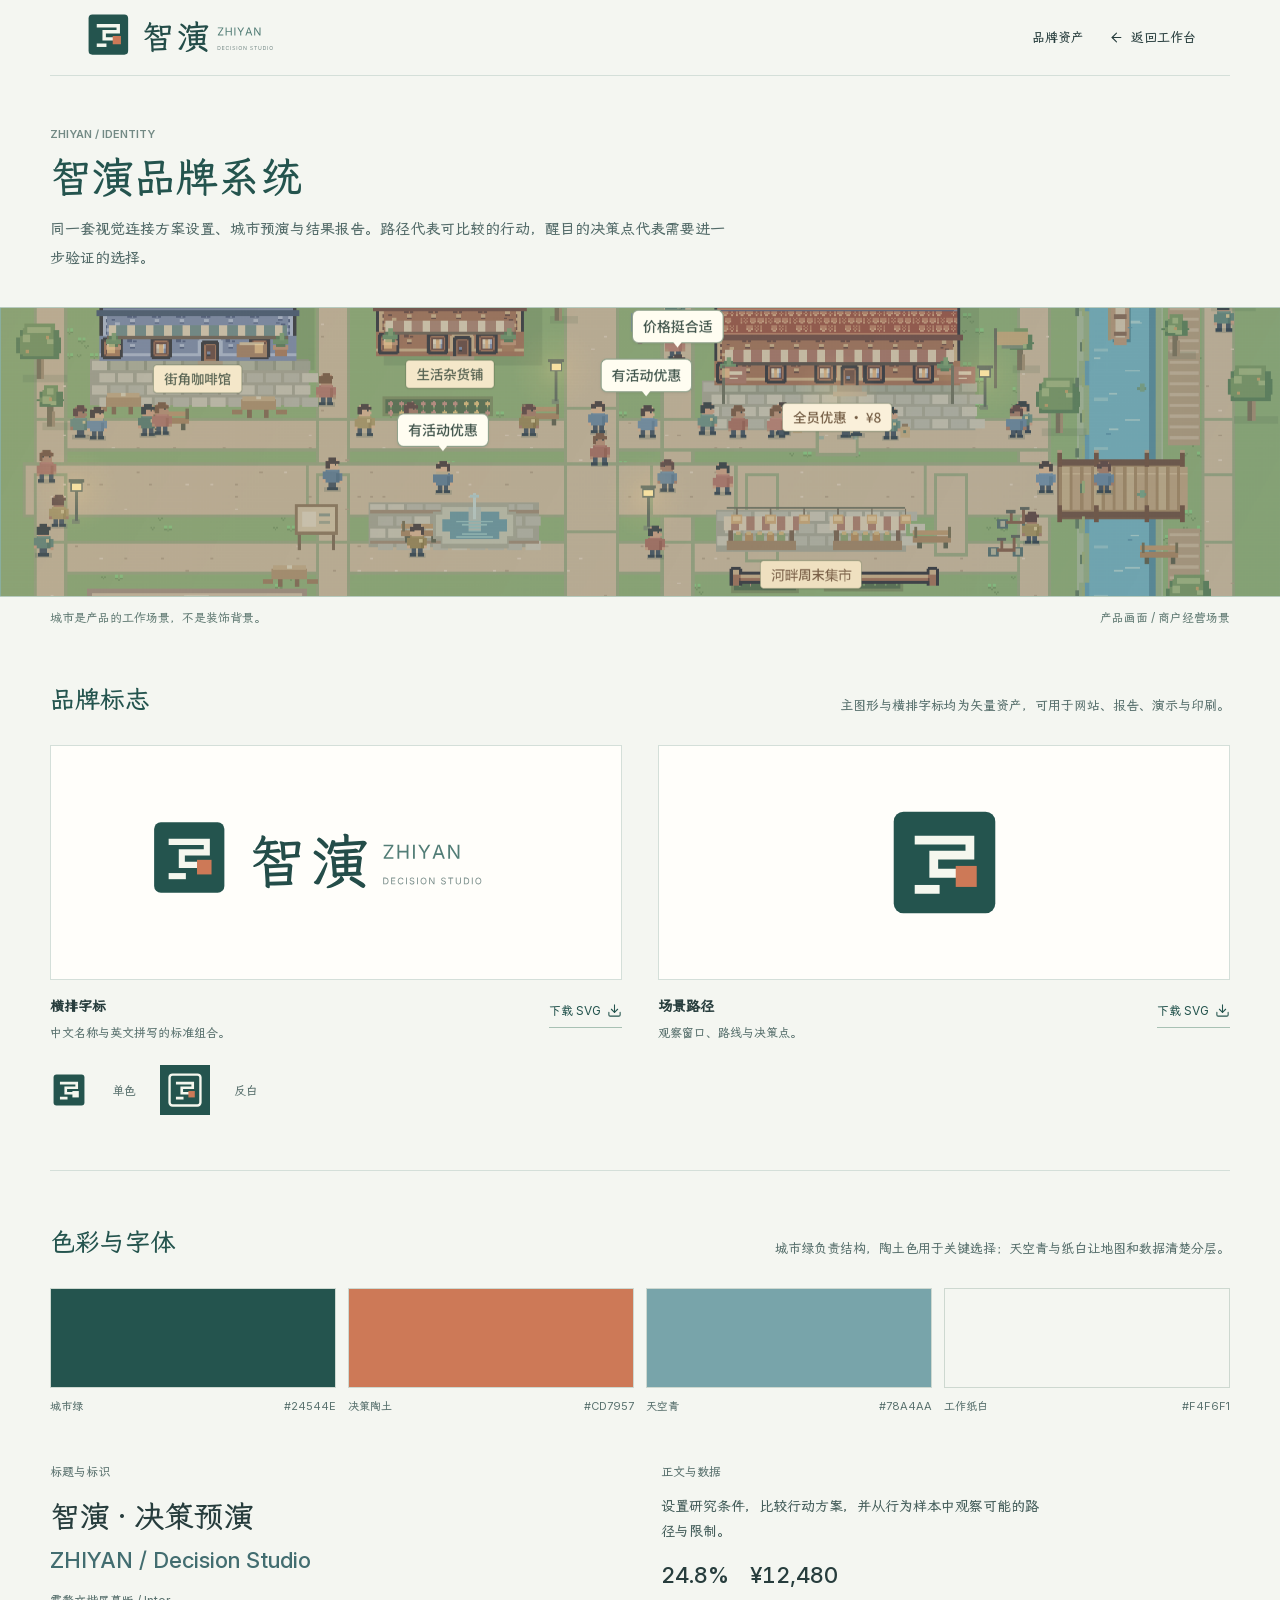
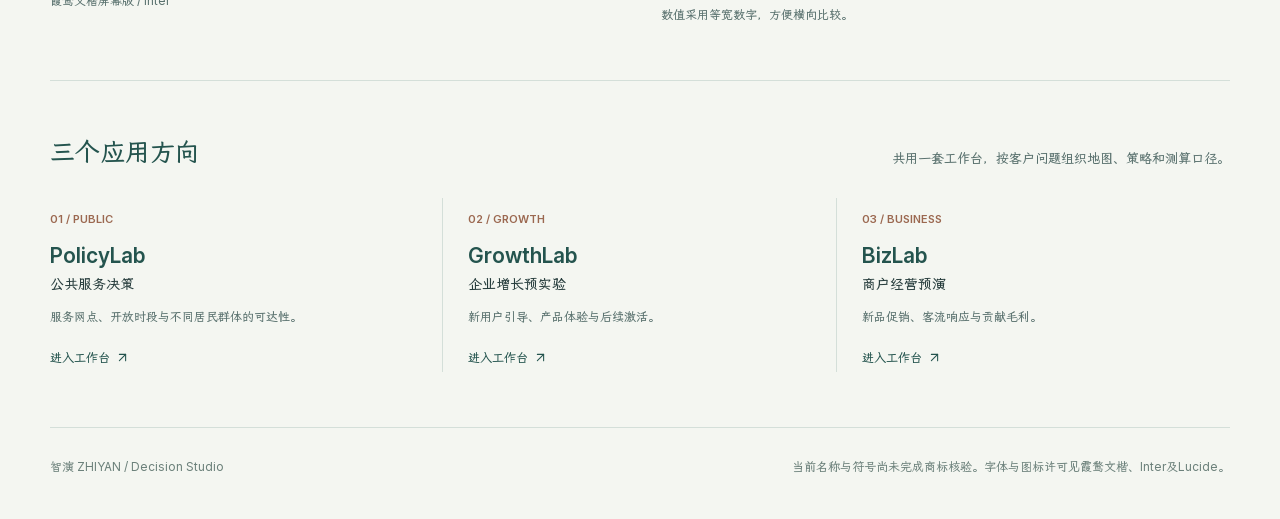
==== commit 9877c086: "Add distinct scene maps and restoreable context" ====
--- a/docs/brand.html
+++ b/docs/brand.html
@@ -17,6 +17,9 @@
 .products{display:grid;grid-template-columns:repeat(3,minmax(0,1fr));gap:0}.product{padding:8px 25px 3px 0;border-right:1px solid var(--line);min-width:0}.product+.product{padding-left:25px}.product:last-child{border:0}.product .index{font:600 11px/1.4 'Inter',sans-serif;color:#9b6850}.product h3{margin:12px 0 1px;color:var(--green);font:600 21px/1.35 'Inter',sans-serif}.product strong{font-size:14px;font-weight:500}.product p{color:var(--muted);font-size:12px;line-height:1.8;margin:10px 0 17px}.product a{display:inline-flex;align-items:center;gap:5px;color:var(--green);font-size:12px}.footer{display:flex;justify-content:space-between;gap:25px;padding:28px 0 42px;color:#6c817b;font-size:12px}.footer p{margin:0}.footer p:last-child{max-width:580px;text-align:right}
 @media(max-width:760px){.wrap{padding:0 20px}.topbar{height:70px}.topbar img{width:178px}.topbar nav{gap:12px}.topbar nav .hide-small{display:none}.opening{padding:36px 0 27px}.opening h1{font-size:34px}.opening p{font-size:14px}.city-scene{height:190px}.scene-caption{display:block}.scene-caption span+span{display:block;margin-top:3px}.section{padding:38px 0}.section-heading{display:block;margin-bottom:20px}.section-heading h2{font-size:23px}.section-heading p{margin-top:9px}.identity-grid,.type-system{grid-template-columns:1fr;gap:26px}.identity-stage{height:190px}.palette{grid-template-columns:repeat(2,minmax(0,1fr));gap:20px 12px}.swatch{height:83px}.products{grid-template-columns:1fr}.product,.product+.product{padding:18px 0;border:0;border-bottom:1px solid var(--line)}.product:last-child{border:0}.footer{display:block}.footer p:last-child{margin-top:8px;text-align:left}}
 @media(prefers-reduced-motion:reduce){html{scroll-behavior:auto}}
+<style>
+:root{--body:'Noto Sans SC','Inter','Microsoft YaHei',sans-serif;--display:'Noto Serif SC','Noto Sans SC','Microsoft YaHei',serif}
+body{font-family:var(--body)}h1,h2,h3,h4,.opening h1,.section-heading h2,.type-chinese{font-family:var(--display)!important}.opening h1{font-weight:400}.type-chinese{font-size:30px!important;font-weight:400}
 </style>
 </head>
 <body>
